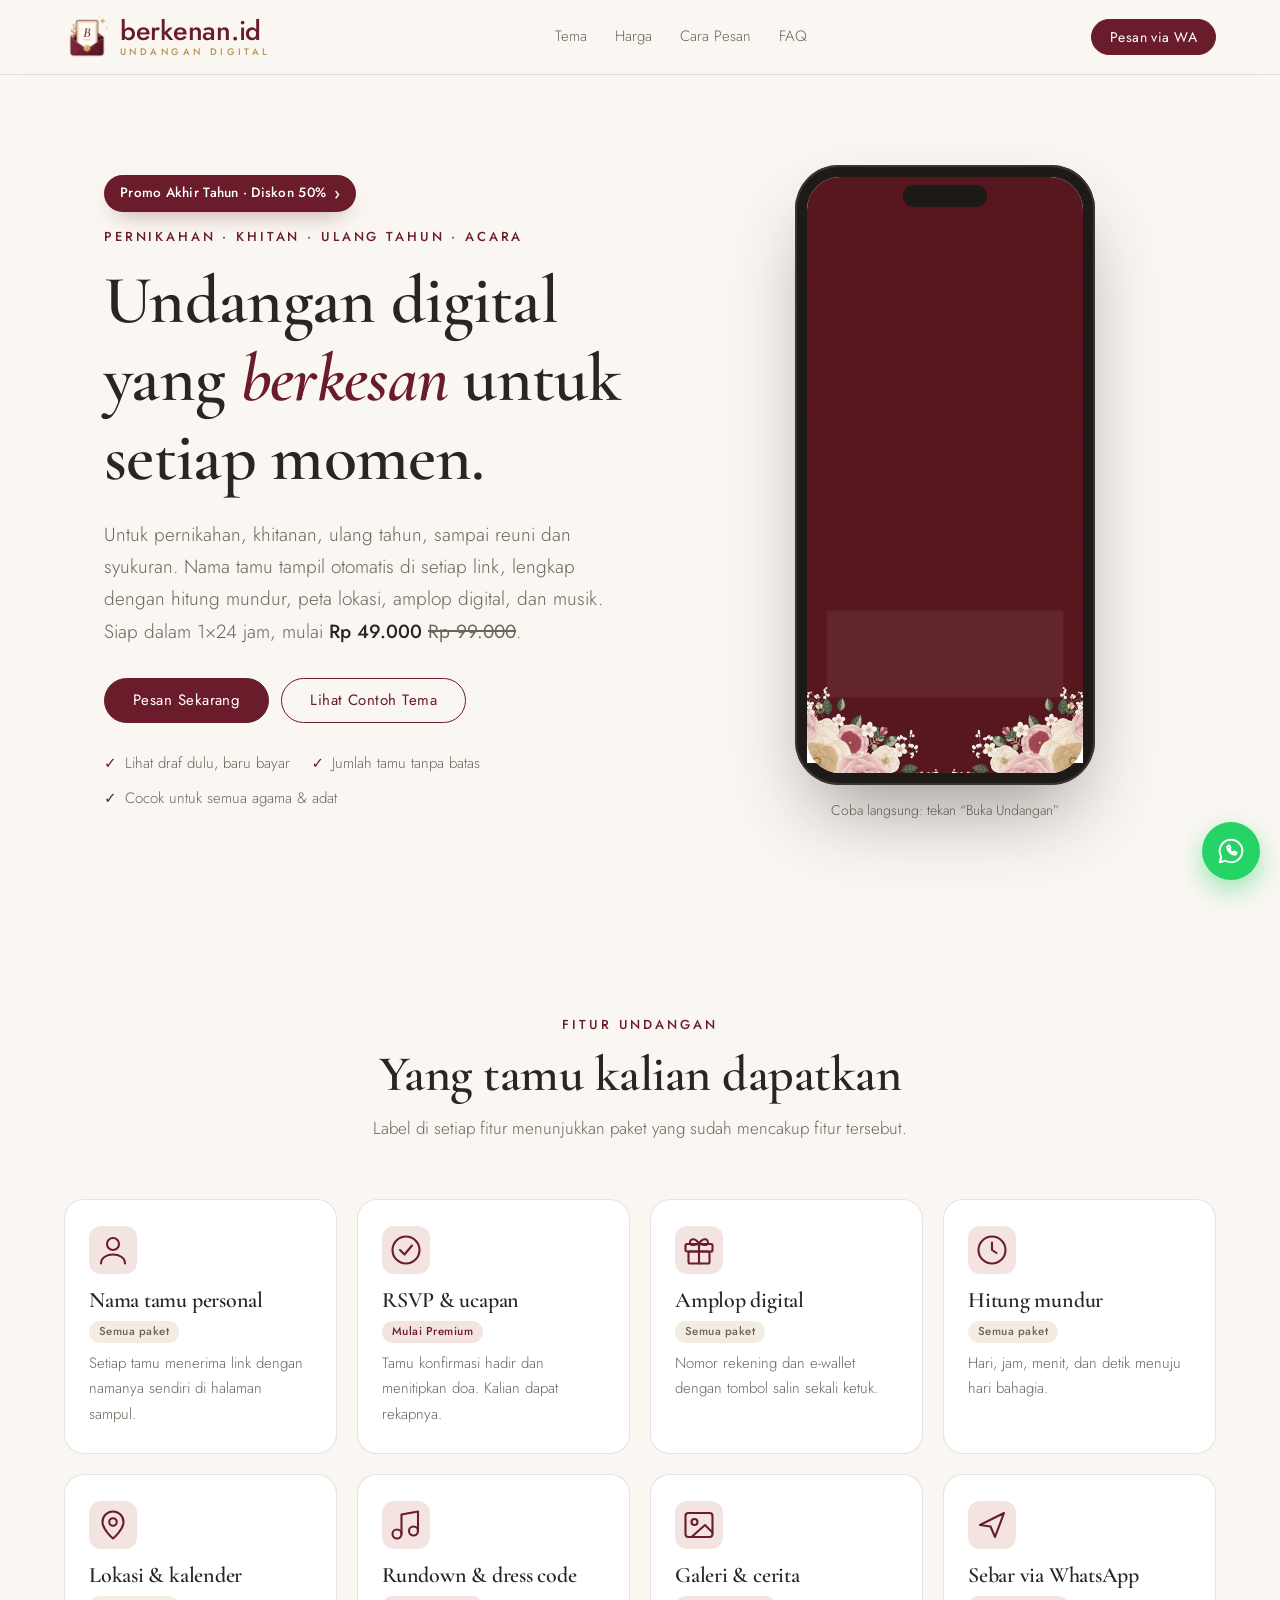
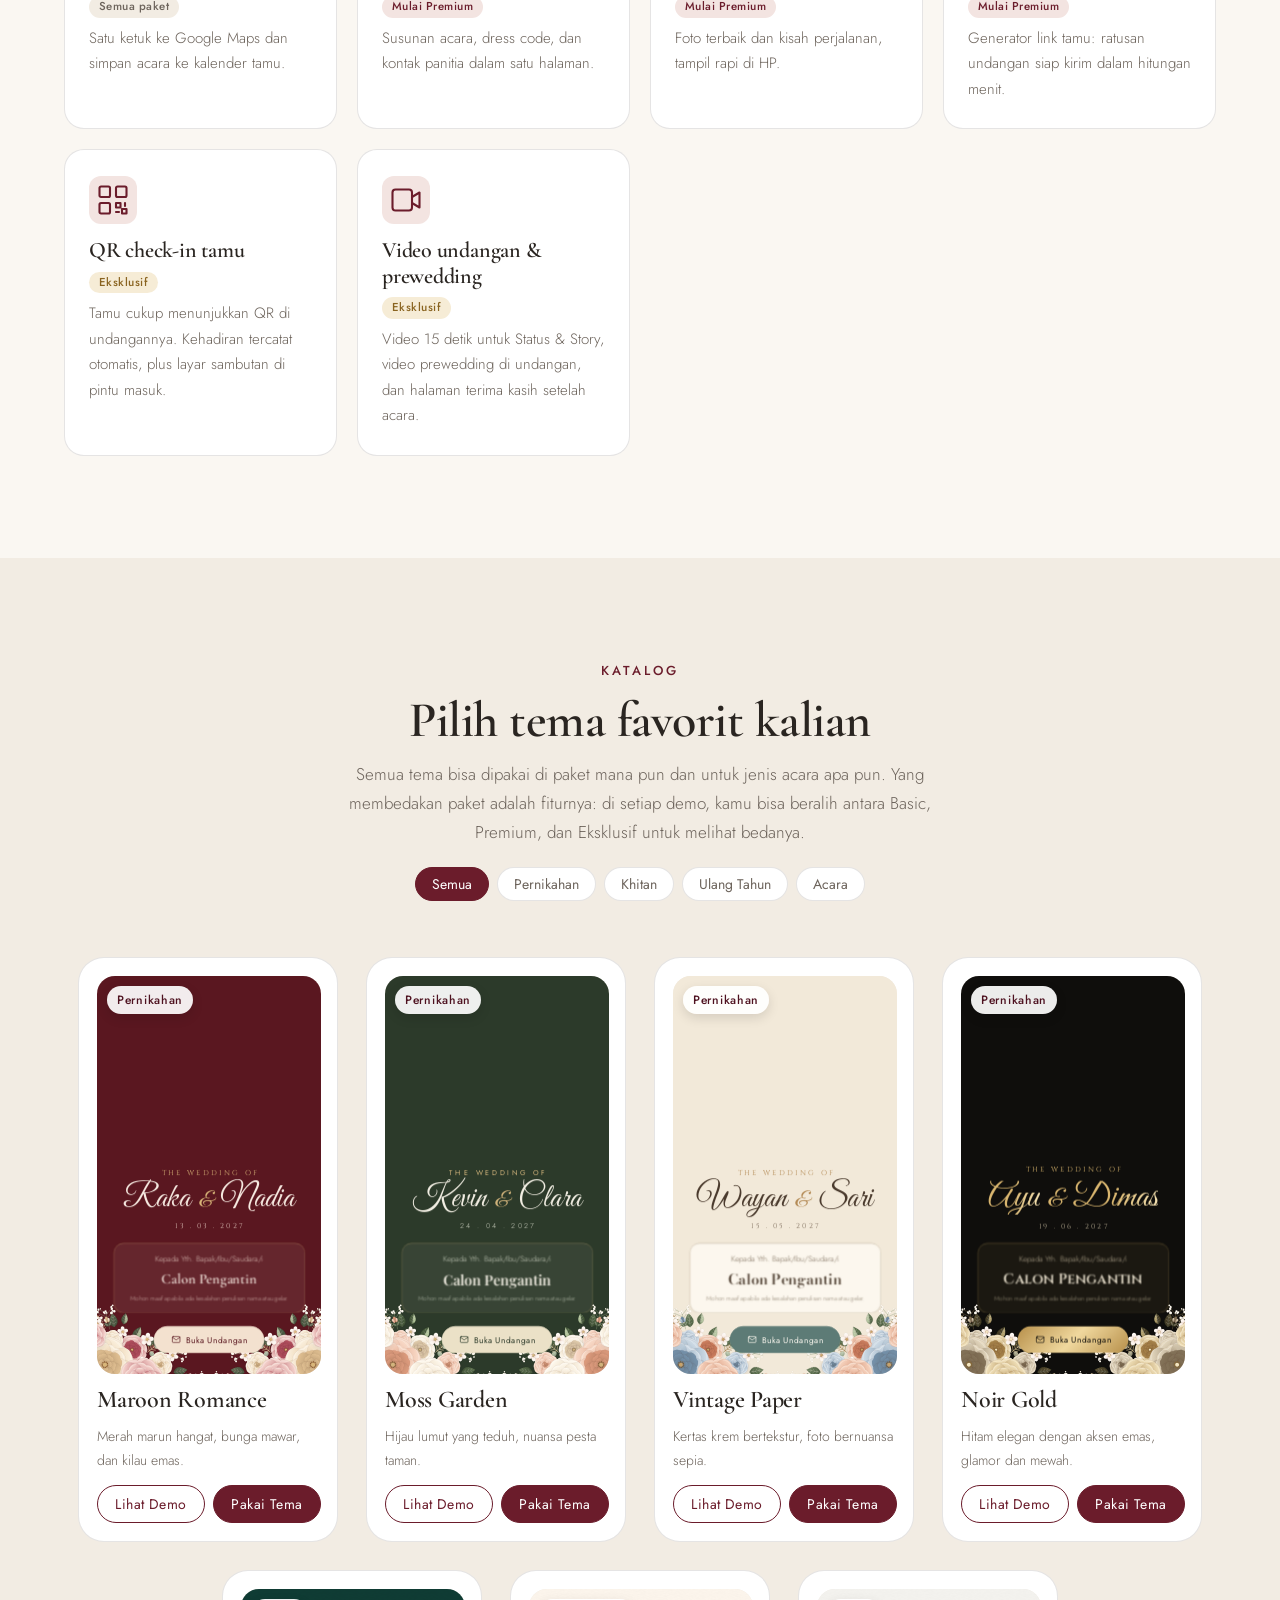
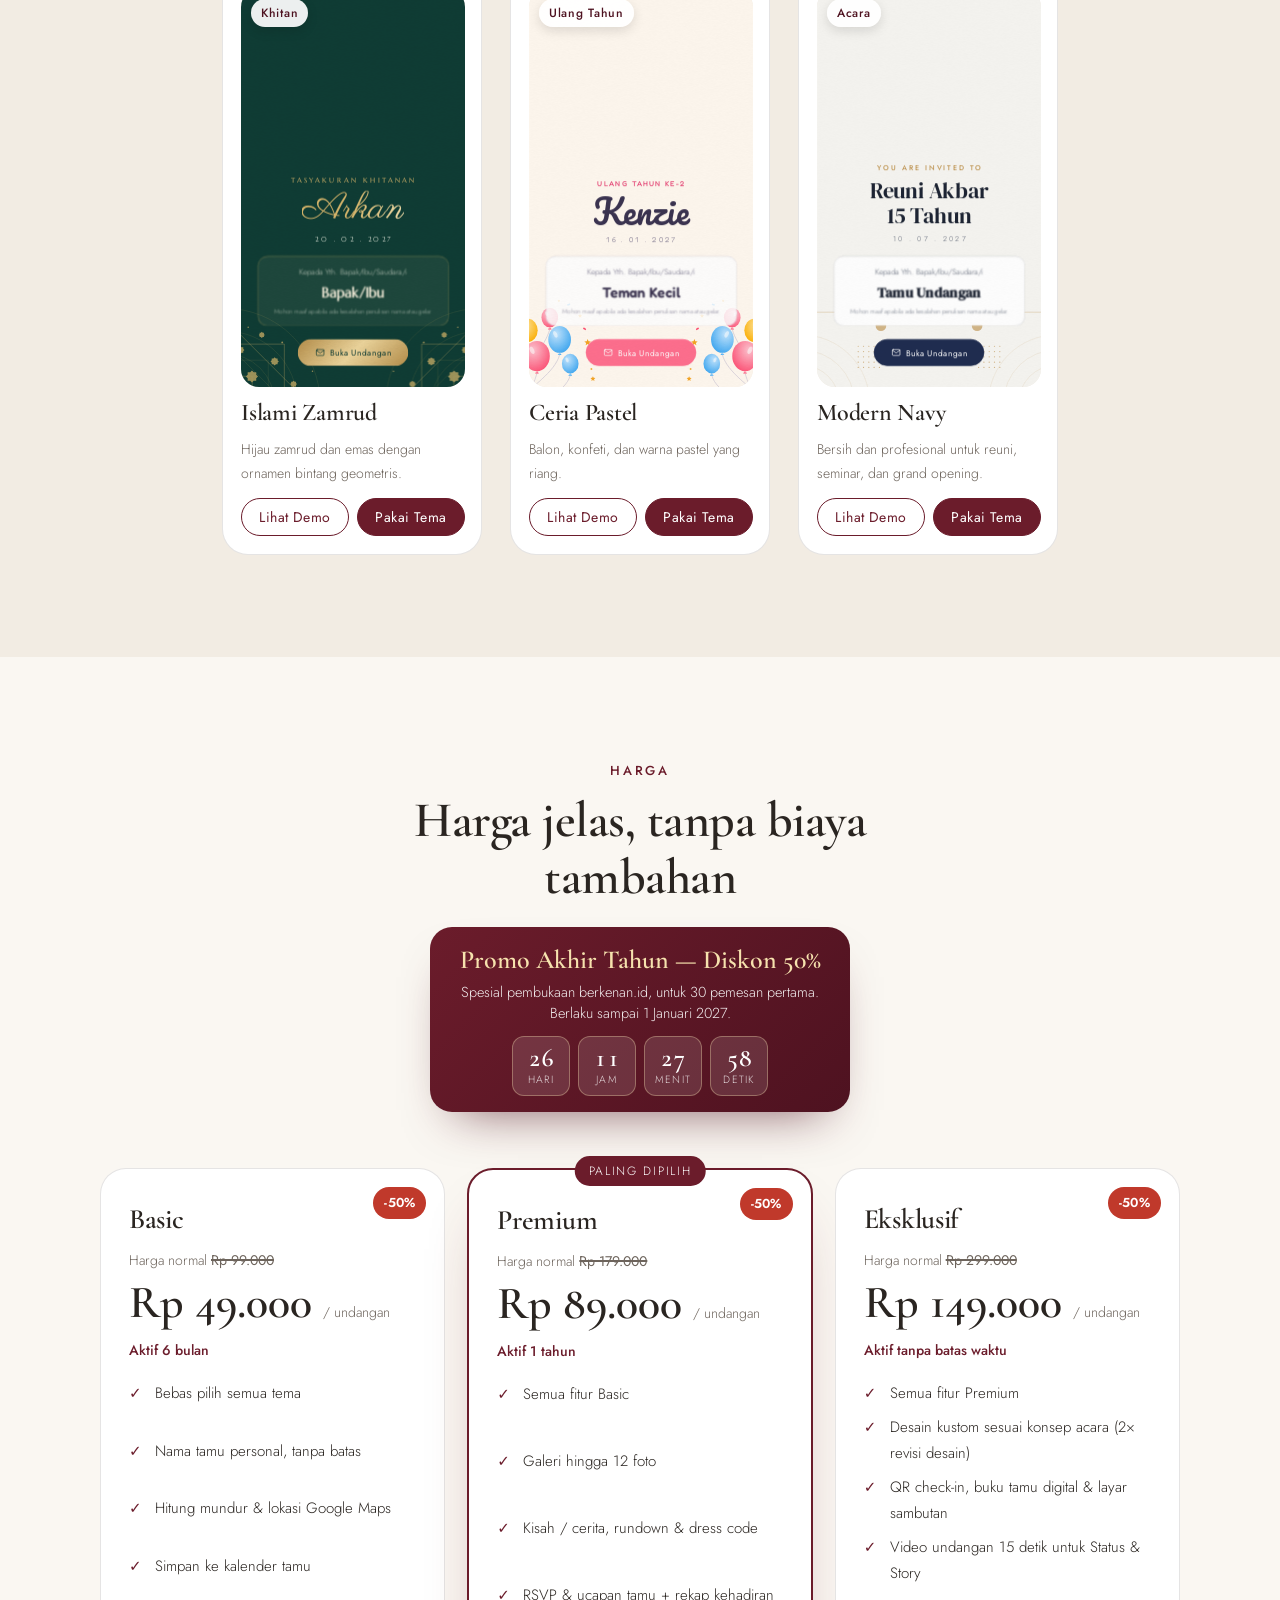
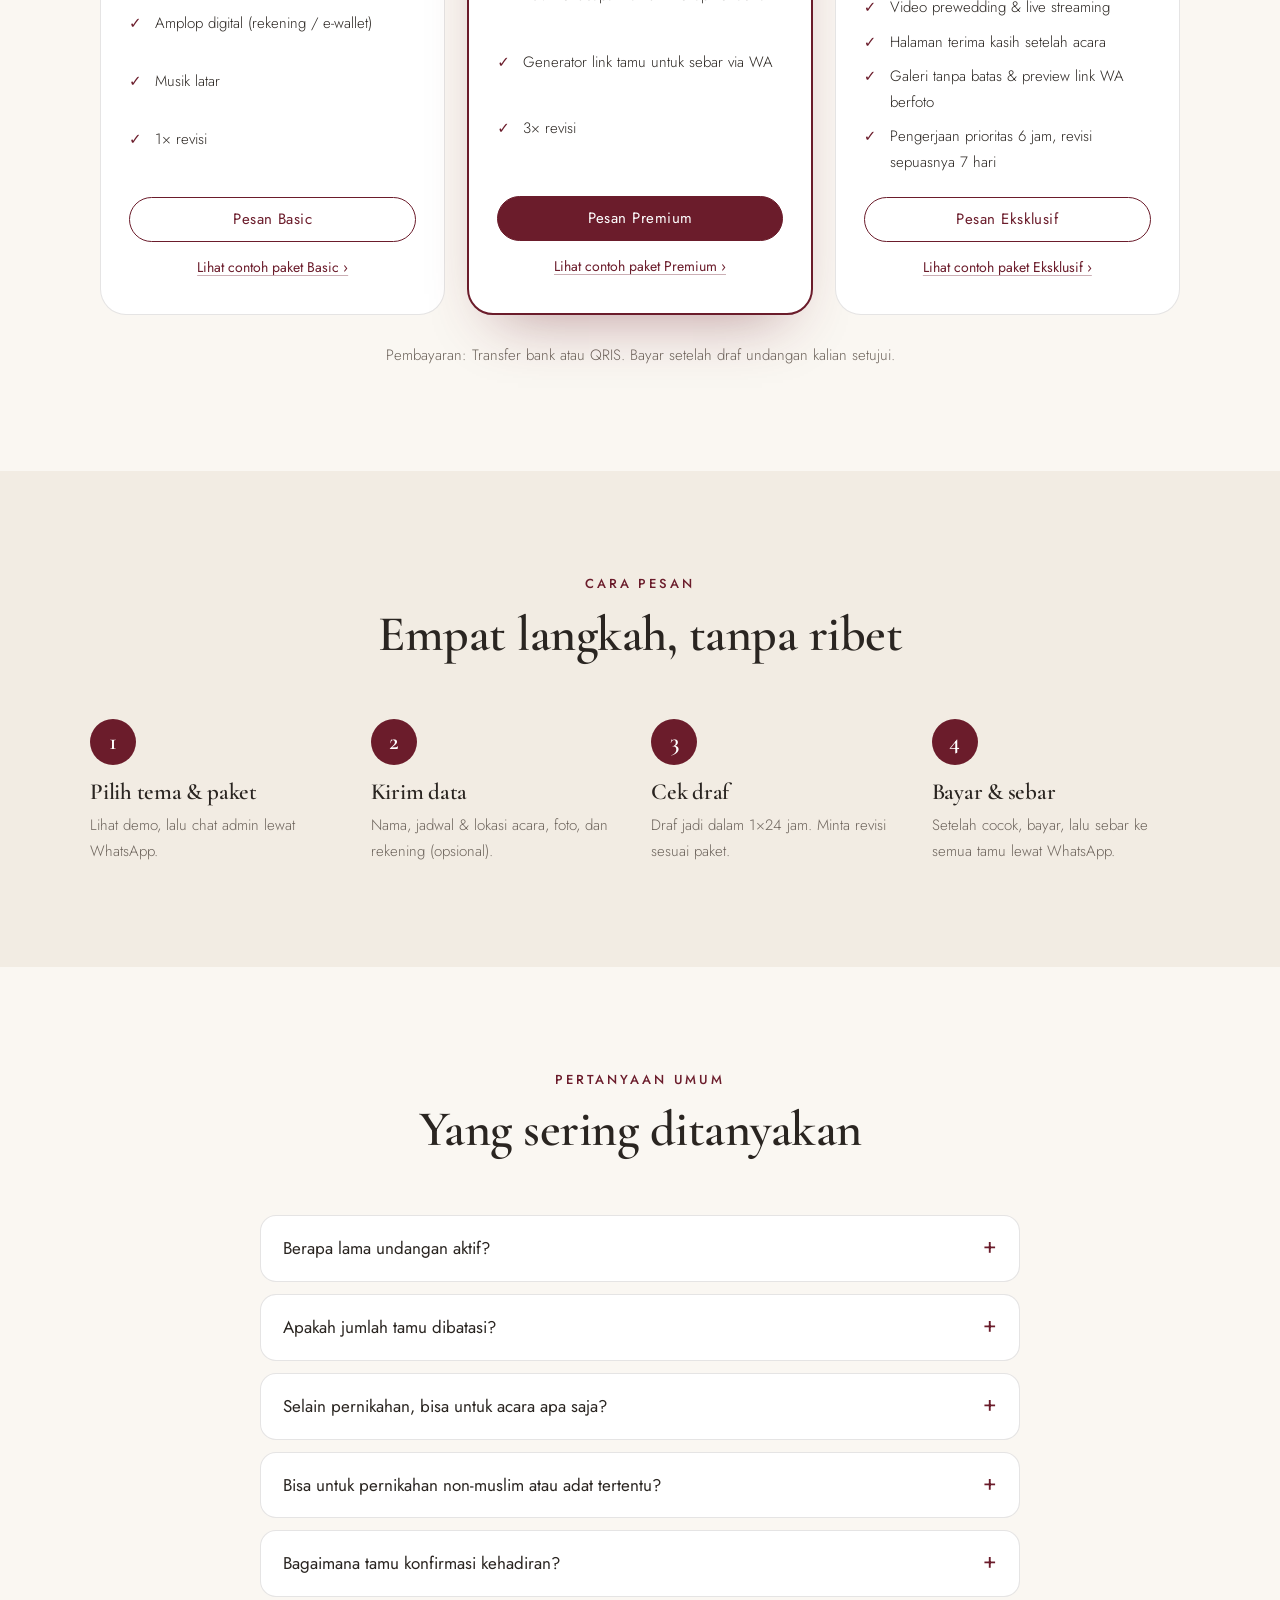
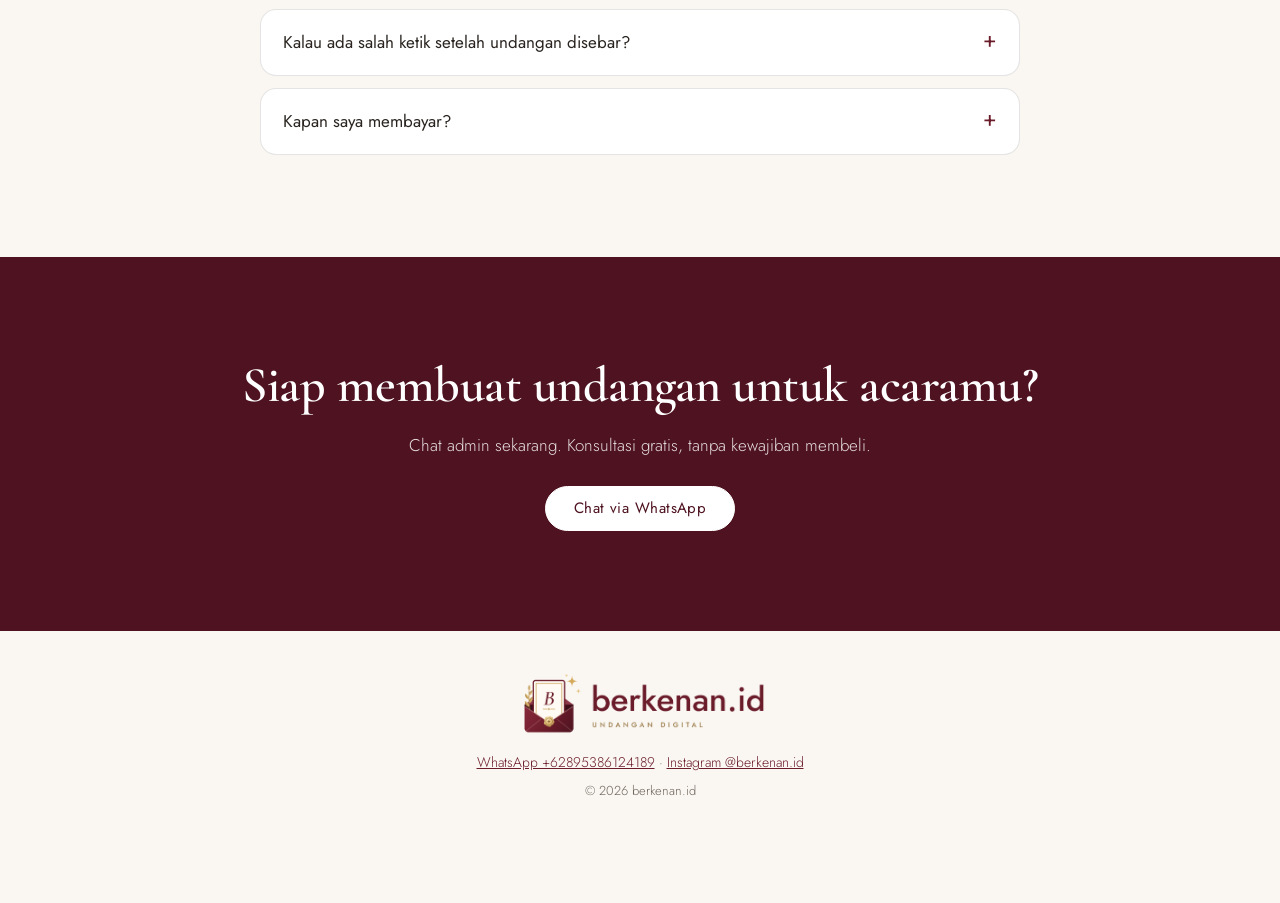
==== index.html @ 18062f18 "Promo Akhir Tahun 50% (berakhir otomatis 1 Jan 2027) & bagian testimoni - config.js → diskon: nama, " ====
<!doctype html>
<html lang="id">
<head>
  <meta charset="utf-8">
  <meta name="viewport" content="width=device-width, initial-scale=1">
  <title>berkenan.id — Undangan Digital Pernikahan, Khitan, Ulang Tahun & Acara</title>
  <meta name="description" content="Undangan digital elegan untuk pernikahan, khitanan, ulang tahun, reuni, dan acara lainnya: nama tamu otomatis, RSVP, amplop digital, hitung mundur, dan musik. Jadi dalam 1×24 jam.">
  <meta property="og:title" content="berkenan.id — Undangan Digital untuk Setiap Momen">
  <meta property="og:description" content="Undangan digital untuk pernikahan, khitan, ulang tahun, dan acara. Siap disebar dalam 1×24 jam.">
  <meta property="og:type" content="website">
  <meta property="og:site_name" content="berkenan.id">
  <!-- Pratinjau link (WhatsApp, Facebook) butuh alamat lengkap. Ganti saat pindah ke domain sendiri. -->
  <meta property="og:image" content="https://ivan42118.github.io/berkenan.id/assets/logo/og.png">
  <meta property="og:image:width" content="1200">
  <meta property="og:image:height" content="630">
  <meta name="twitter:card" content="summary_large_image">
  <meta name="theme-color" content="#faf7f2">
  <link rel="icon" type="image/png" sizes="32x32" href="assets/logo/favicon-32.png">
  <link rel="icon" type="image/png" sizes="16x16" href="assets/logo/favicon-16.png">
  <link rel="apple-touch-icon" href="assets/logo/apple-touch-icon.png">
  <link rel="preconnect" href="https://fonts.googleapis.com">
  <link rel="preconnect" href="https://fonts.gstatic.com" crossorigin>
  <link href="https://fonts.googleapis.com/css2?family=Cormorant+Garamond:ital,wght@0,500;0,600;1,500&family=Jost:wght@300;400;500&display=swap" rel="stylesheet">
  <link rel="stylesheet" href="assets/landing.css?v=20261127d">
</head>
<body>
  <div class="peringatan" id="peringatan" hidden>
    ⚠ Nomor WhatsApp masih contoh. Ganti <code>whatsapp</code> di <code>config.js</code> sebelum situs ini online.
  </div>

  <header class="nav">
    <a class="logo" href="#" aria-label="berkenan.id, undangan digital">
      <img src="assets/logo/ikon-terang-96.png" srcset="assets/logo/ikon-terang-96.png 1x, assets/logo/ikon-terang-192.png 2x" width="46" height="46" alt="">
      <span class="logo-teks"><span class="logo-nama" data-brand>berkenan.id</span><small data-tagline>Undangan Digital</small></span>
    </a>
    <nav class="menu" aria-label="Navigasi utama">
      <a href="#tema">Tema</a>
      <a href="#harga">Harga</a>
      <a href="#cara">Cara Pesan</a>
      <a href="#faq">FAQ</a>
    </nav>
    <a class="btn kecil" data-wa target="_blank" rel="noopener">Pesan via WA</a>
  </header>

  <main>
    <section class="hero">
      <div class="hero-teks">
        <p class="eyebrow">Pernikahan · Khitan · Ulang Tahun · Acara</p>
        <h1>Undangan digital yang <em>berkesan</em> untuk setiap momen.</h1>
        <p class="lead">Untuk pernikahan, khitanan, ulang tahun, sampai reuni dan syukuran. Nama tamu tampil otomatis di setiap link, lengkap dengan hitung mundur, peta lokasi, amplop digital, dan musik. Siap dalam <span data-waktu>1×24 jam</span>, mulai <strong data-harga-min>Rp 99.000</strong>.</p>
        <div class="cta">
          <a class="btn" data-wa target="_blank" rel="noopener">Pesan Sekarang</a>
          <a class="btn garis" href="#tema">Lihat Contoh Tema</a>
        </div>
        <ul class="jaminan">
          <li>Lihat draf dulu, baru bayar</li>
          <li>Jumlah tamu tanpa batas</li>
          <li>Cocok untuk semua agama &amp; adat</li>
        </ul>
      </div>
      <div class="hero-hp">
        <div class="hp">
          <!-- Undangan dirender selebar HP asli (375px) lalu diperkecil, supaya tampilannya persis seperti di HP tamu. -->
          <div class="hp-layar">
            <iframe src="undangan/?u=demo-maroon&amp;to=Tamu%20Spesial&amp;v=20261127d" title="Contoh undangan tema Maroon Romance"></iframe>
          </div>
        </div>
        <p class="hp-ket">Coba langsung: tekan “Buka Undangan”</p>
      </div>
    </section>

    <section class="bagian" id="fitur">
      <header class="kepala">
        <p class="eyebrow">Fitur undangan</p>
        <h2>Yang tamu kalian dapatkan</h2>
        <p>Label di setiap fitur menunjukkan paket yang sudah mencakup fitur tersebut.</p>
      </header>
      <div class="grid-fitur">
        <article class="fitur">
          <svg viewBox="0 0 24 24" aria-hidden="true"><circle cx="12" cy="8" r="4"/><path d="M4 21c0-4 4-6 8-6s8 2 8 6"/></svg>
          <h3>Nama tamu personal</h3>
          <span class="lencana-paket">Semua paket</span>
          <p>Setiap tamu menerima link dengan namanya sendiri di halaman sampul.</p>
        </article>
        <article class="fitur">
          <svg viewBox="0 0 24 24" aria-hidden="true"><circle cx="12" cy="12" r="9"/><path d="M8 12l3 3 5-6"/></svg>
          <h3>RSVP &amp; ucapan</h3>
          <span class="lencana-paket premium">Mulai Premium</span>
          <p>Tamu konfirmasi hadir dan menitipkan doa. Kalian dapat rekapnya.</p>
        </article>
        <article class="fitur">
          <svg viewBox="0 0 24 24" aria-hidden="true"><rect x="3" y="8" width="18" height="5" rx="1"/><rect x="5" y="13" width="14" height="8" rx="1"/><path d="M12 8v13M12 8c-2-4-6-4-6-1s4 1 6 1zM12 8c2-4 6-4 6-1s-4 1-6 1z"/></svg>
          <h3>Amplop digital</h3>
          <span class="lencana-paket">Semua paket</span>
          <p>Nomor rekening dan e-wallet dengan tombol salin sekali ketuk.</p>
        </article>
        <article class="fitur">
          <svg viewBox="0 0 24 24" aria-hidden="true"><circle cx="12" cy="12" r="9"/><path d="M12 7v5l3 2"/></svg>
          <h3>Hitung mundur</h3>
          <span class="lencana-paket">Semua paket</span>
          <p>Hari, jam, menit, dan detik menuju hari bahagia.</p>
        </article>
        <article class="fitur">
          <svg viewBox="0 0 24 24" aria-hidden="true"><path d="M12 21s-7-6-7-11a7 7 0 0 1 14 0c0 5-7 11-7 11z"/><circle cx="12" cy="10" r="2.5"/></svg>
          <h3>Lokasi &amp; kalender</h3>
          <span class="lencana-paket">Semua paket</span>
          <p>Satu ketuk ke Google Maps dan simpan acara ke kalender tamu.</p>
        </article>
        <article class="fitur">
          <svg viewBox="0 0 24 24" aria-hidden="true"><path d="M9 18V5l11-2v13"/><circle cx="6" cy="18" r="3"/><circle cx="17" cy="16" r="3"/></svg>
          <h3>Rundown &amp; dress code</h3>
          <span class="lencana-paket premium">Mulai Premium</span>
          <p>Susunan acara, dress code, dan kontak panitia dalam satu halaman.</p>
        </article>
        <article class="fitur">
          <svg viewBox="0 0 24 24" aria-hidden="true"><rect x="3" y="4" width="18" height="16" rx="2"/><circle cx="9" cy="10" r="2"/><path d="M21 17l-5-5-9 8"/></svg>
          <h3>Galeri &amp; cerita</h3>
          <span class="lencana-paket premium">Mulai Premium</span>
          <p>Foto terbaik dan kisah perjalanan, tampil rapi di HP.</p>
        </article>
        <article class="fitur">
          <svg viewBox="0 0 24 24" aria-hidden="true"><path d="M4 12l16-8-6 16-3-7z"/></svg>
          <h3>Sebar via WhatsApp</h3>
          <span class="lencana-paket premium">Mulai Premium</span>
          <p>Generator link tamu: ratusan undangan siap kirim dalam hitungan menit.</p>
        </article>
        <article class="fitur">
          <svg viewBox="0 0 24 24" aria-hidden="true"><rect x="3" y="3" width="7" height="7" rx="1"/><rect x="14" y="3" width="7" height="7" rx="1"/><rect x="3" y="14" width="7" height="7" rx="1"/><path d="M14 14h3v3h-3zM18 18h3v3h-3zM14 20h2M20 14v2"/></svg>
          <h3>QR check-in tamu</h3>
          <span class="lencana-paket eksklusif">Eksklusif</span>
          <p>Tamu cukup menunjukkan QR di undangannya. Kehadiran tercatat otomatis, plus layar sambutan di pintu masuk.</p>
        </article>
        <article class="fitur">
          <svg viewBox="0 0 24 24" aria-hidden="true"><rect x="3" y="5" width="13" height="14" rx="2"/><path d="M16 10l5-3v10l-5-3"/></svg>
          <h3>Video undangan &amp; prewedding</h3>
          <span class="lencana-paket eksklusif">Eksklusif</span>
          <p>Video 15 detik untuk Status &amp; Story, video prewedding di undangan, dan halaman terima kasih setelah acara.</p>
        </article>
      </div>
    </section>

    <section class="bagian lembut" id="tema">
      <header class="kepala">
        <p class="eyebrow">Katalog</p>
        <h2>Pilih tema favorit kalian</h2>
        <p>Semua tema bisa dipakai di paket mana pun dan untuk jenis acara apa pun. Yang membedakan paket adalah fiturnya: di setiap demo, kamu bisa beralih antara Basic, Premium, dan Eksklusif untuk melihat bedanya.</p>
        <div class="filter-tema" id="filter-tema" role="tablist" aria-label="Filter kategori"></div>
      </header>
      <div class="grid-tema" id="grid-tema"></div>
    </section>

    <section class="bagian" id="harga">
      <header class="kepala">
        <p class="eyebrow">Harga</p>
        <h2>Harga jelas, tanpa biaya tambahan</h2>
        <p class="promo" id="promo" hidden></p>
      </header>
      <div class="grid-harga" id="grid-harga"></div>
      <p class="catatan">Pembayaran: <span data-pembayaran>Transfer bank atau QRIS</span>. Bayar setelah draf undangan kalian setujui.</p>
    </section>

    <!-- Testimoni: diisi dari config.js (testimoni). Tersembunyi selama belum ada isinya. -->
    <section class="bagian testimoni" id="testimoni" hidden>
      <header class="kepala">
        <p class="eyebrow">Testimoni</p>
        <h2>Cerita mereka</h2>
        <p>Sebelum memakai nama berkenan.id, kami sudah membuatkan undangan digital untuk keluarga dan sahabat. Ini kesan mereka.</p>
      </header>
      <div class="grid-testimoni" id="grid-testimoni"></div>
    </section>

    <section class="bagian lembut" id="cara">
      <header class="kepala">
        <p class="eyebrow">Cara pesan</p>
        <h2>Empat langkah, tanpa ribet</h2>
      </header>
      <ol class="langkah">
        <li><span>1</span><h3>Pilih tema &amp; paket</h3><p>Lihat demo, lalu chat admin lewat WhatsApp.</p></li>
        <li><span>2</span><h3>Kirim data</h3><p>Nama, jadwal &amp; lokasi acara, foto, dan rekening (opsional).</p></li>
        <li><span>3</span><h3>Cek draf</h3><p>Draf jadi dalam <span data-waktu>1×24 jam</span>. Minta revisi sesuai paket.</p></li>
        <li><span>4</span><h3>Bayar &amp; sebar</h3><p>Setelah cocok, bayar, lalu sebar ke semua tamu lewat WhatsApp.</p></li>
      </ol>
    </section>

    <section class="bagian" id="faq">
      <header class="kepala">
        <p class="eyebrow">Pertanyaan umum</p>
        <h2>Yang sering ditanyakan</h2>
      </header>
      <div class="faq">
        <details>
          <summary>Berapa lama undangan aktif?</summary>
          <p>Paket Basic aktif 6 bulan dan Premium aktif 1 tahun sejak undangan jadi. Paket Eksklusif aktif tanpa batas waktu, dan setelah acara berubah menjadi halaman terima kasih berisi foto hari H sebagai kenang-kenangan.</p>
        </details>
        <details>
          <summary>Apakah jumlah tamu dibatasi?</summary>
          <p>Tidak. Kalian bisa membuat link bernama untuk tamu sebanyak apa pun tanpa biaya tambahan.</p>
        </details>
        <details>
          <summary>Selain pernikahan, bisa untuk acara apa saja?</summary>
          <p>Bisa untuk khitanan, aqiqah, ulang tahun anak maupun dewasa, reuni, syukuran, pengajian, seminar, sampai grand opening usaha. Isi dan susunan undangan menyesuaikan jenis acaranya.</p>
        </details>
        <details>
          <summary>Bisa untuk pernikahan non-muslim atau adat tertentu?</summary>
          <p>Bisa. Salam pembuka, kutipan, nama acara (akad, pemberkatan, resepsi, ngunduh mantu, dan lainnya) semuanya disesuaikan dengan kalian.</p>
        </details>
        <details>
          <summary>Bagaimana tamu konfirmasi kehadiran?</summary>
          <p>Tamu mengisi form RSVP di undangan. Konfirmasi dan ucapan masuk ke rekap yang bisa kalian lihat (paket Premium ke atas).</p>
        </details>
        <details>
          <summary>Kalau ada salah ketik setelah undangan disebar?</summary>
          <p>Kami perbaiki tanpa mengganti link, jadi tamu yang sudah menerima tetap melihat versi terbaru.</p>
        </details>
        <details>
          <summary>Kapan saya membayar?</summary>
          <p>Setelah draf undangan jadi dan kalian setujui. Pembayaran lewat <span data-pembayaran>transfer bank atau QRIS</span>.</p>
        </details>
      </div>
    </section>

    <!-- Setelah ada pelanggan, tambahkan bagian testimoni ASLI (dengan izin mereka) di sini. -->

    <section class="cta-akhir">
      <h2>Siap membuat undangan untuk acaramu?</h2>
      <p>Chat admin sekarang. Konsultasi gratis, tanpa kewajiban membeli.</p>
      <a class="btn terang" data-wa target="_blank" rel="noopener">Chat via WhatsApp</a>
    </section>
  </main>

  <footer class="kaki">
    <img class="kaki-logo" src="assets/logo/logo-mendatar-terang.png" width="250" height="68" alt="berkenan.id, undangan digital">
    <p id="kontak"></p>
    <p class="hak">© <span id="tahun"></span> <span data-brand>berkenan.id</span></p>
  </footer>

  <a class="wa-mengambang" data-wa target="_blank" rel="noopener" aria-label="Chat via WhatsApp">
    <svg viewBox="0 0 24 24" aria-hidden="true"><path d="M12 3a9 9 0 0 0-7.8 13.5L3 21l4.6-1.2A9 9 0 1 0 12 3z"/><path d="M9 8.5c0 3.5 3 6.5 6.5 6.5l1-1.6-2-1-1 1c-1.2-.5-2.4-1.7-2.9-2.9l1-1-1-2z"/></svg>
  </a>

  <script src="config.js?v=20261127d"></script>
  <script src="assets/landing.js?v=20261127d"></script>
</body>
</html>
---- assets/landing.css ----
:root {
  --bg: #faf7f2;
  --bg-lembut: #f2ece3;
  --kartu: #ffffff;
  --tinta: #2a2521;
  --redup: #6d645c;
  /* Warna brand berkenan.id: marun + emas (sama dengan logo) */
  --aksen: #6b1c2b;
  --aksen-gelap: #4e1220;
  --aksen-lembut: #f3e4e1;
  --emas: #b8914c;
  --garis: rgba(42, 37, 33, 0.12);
  --radius: 20px;
  --font-judul: "Cormorant Garamond", Georgia, serif;
  --font-teks: "Jost", system-ui, sans-serif;
}

*, *::before, *::after { box-sizing: border-box; }
[hidden] { display: none !important; }
html { scroll-behavior: smooth; scroll-padding-top: 80px; }
body { margin: 0; background: var(--bg); color: var(--tinta); font: 300 17px/1.7 var(--font-teks); -webkit-font-smoothing: antialiased; }
h1, h2, h3 { font-family: var(--font-judul); font-weight: 600; line-height: 1.15; margin: 0; letter-spacing: -0.01em; }
p { margin: 0; }
a { color: inherit; }
code { font-size: .9em; background: rgba(0, 0, 0, .08); padding: 1px 6px; border-radius: 6px; }

.peringatan { background: #fff3cd; color: #664d03; text-align: center; font-size: 14px; padding: 10px 16px; border-bottom: 1px solid #ffe69c; }

/* ---------- tombol ---------- */
.btn {
  display: inline-flex; align-items: center; justify-content: center; gap: 8px;
  padding: 14px 28px; border-radius: 999px; border: 1px solid var(--aksen);
  background: var(--aksen); color: #fff; text-decoration: none;
  font: 400 15px/1 var(--font-teks); letter-spacing: .03em; cursor: pointer;
  transition: background .2s ease, transform .2s ease, box-shadow .2s ease;
}
.btn:hover { background: var(--aksen-gelap); transform: translateY(-1px); box-shadow: 0 8px 20px rgba(107, 28, 43, .25); }
.btn:focus-visible, .menu a:focus-visible, summary:focus-visible { outline: 2px solid var(--aksen); outline-offset: 3px; }
.btn.garis { background: transparent; color: var(--aksen); }
.btn.garis:hover { background: var(--aksen-lembut); box-shadow: none; }
.btn.kecil { padding: 10px 18px; font-size: 14px; }
.btn.terang { background: #fff; color: var(--aksen-gelap); border-color: #fff; }
.btn.terang:hover { background: var(--aksen-lembut); }

/* ---------- navigasi ---------- */
.nav {
  position: sticky; top: 0; z-index: 10;
  display: flex; align-items: center; justify-content: space-between; gap: 20px;
  padding: 14px clamp(20px, 5vw, 64px);
  background: rgba(250, 247, 242, .88); backdrop-filter: blur(10px);
  border-bottom: 1px solid var(--garis);
}
.logo { display: flex; align-items: center; gap: 10px; text-decoration: none; }
.logo img { width: 46px; height: 46px; flex: none; }
.logo-teks { display: grid; gap: 4px; line-height: 1; }
.logo-nama { font: 500 27px/1 var(--font-teks); letter-spacing: -.01em; text-transform: lowercase; color: var(--aksen); }
.logo small { font-size: 9.5px; font-weight: 500; letter-spacing: .36em; text-transform: uppercase; color: var(--emas); }
.menu { display: flex; gap: 28px; }
.menu a { text-decoration: none; font-size: 15px; color: var(--redup); }
.menu a:hover { color: var(--tinta); }

/* ---------- hero ---------- */
.hero {
  display: grid; grid-template-columns: 1.15fr 1fr; align-items: center; gap: clamp(32px, 6vw, 80px);
  padding: clamp(40px, 7vw, 96px) clamp(20px, 5vw, 64px);
  max-width: 1200px; margin: 0 auto;
}
.eyebrow { font-size: 13px; letter-spacing: .22em; text-transform: uppercase; color: var(--aksen); font-weight: 500; margin-bottom: 14px; }
.hero h1 { font-size: clamp(40px, 5.6vw, 68px); }
.hero h1 em { font-style: italic; color: var(--aksen); }
.lead { margin-top: 22px; font-size: 19px; color: var(--redup); max-width: 34em; }
.lead strong { color: var(--tinta); font-weight: 500; }
.cta { display: flex; flex-wrap: wrap; gap: 12px; margin-top: 30px; }
.jaminan { list-style: none; padding: 0; margin: 28px 0 0; display: flex; flex-wrap: wrap; gap: 10px 22px; font-size: 15px; color: var(--redup); }
.jaminan li::before { content: "✓"; color: var(--aksen); font-weight: 500; margin-right: 8px; }

.hero-hp { display: grid; justify-items: center; gap: 14px; }
.hp {
  /* --skala = lebar layar dalam mockup ÷ 375px (lebar HP asli). */
  --skala: calc(276 / 375);
  width: 300px; height: 620px; border-radius: 44px; padding: 12px;
  background: #1d1a18; box-shadow: 0 40px 80px -20px rgba(42, 37, 33, .45), inset 0 0 0 2px #3a3532;
  position: relative;
}
.hp::before { content: ""; position: absolute; top: 20px; left: 50%; translate: -50% 0; width: 84px; height: 22px; border-radius: 999px; background: #1d1a18; z-index: 2; }
.hp-layar { position: relative; width: 100%; height: 100%; border-radius: 33px; overflow: hidden; background: #fff; }
.hp-layar iframe {
  position: absolute; top: 0; left: 0; border: 0;
  width: calc(100% / var(--skala)); height: calc(100% / var(--skala));
  transform: scale(var(--skala)); transform-origin: 0 0;
}
.hp-ket { font-size: 14px; color: var(--redup); }

/* ---------- bagian umum ---------- */
.bagian { padding: clamp(64px, 8vw, 110px) clamp(20px, 5vw, 64px); }
.bagian.lembut { background: var(--bg-lembut); }
.kepala { text-align: center; max-width: 640px; margin: 0 auto clamp(36px, 5vw, 56px); display: grid; gap: 10px; }
.kepala .eyebrow { margin-bottom: 0; }
.kepala h2 { font-size: clamp(34px, 4.4vw, 50px); }
.kepala p:not(.eyebrow) { color: var(--redup); }

.grid-fitur { display: grid; grid-template-columns: repeat(4, 1fr); gap: 20px; max-width: 1200px; margin: 0 auto; }
.fitur { background: var(--kartu); border: 1px solid var(--garis); border-radius: var(--radius); padding: 26px 24px; display: grid; gap: 8px; align-content: start; }
.fitur svg { width: 36px; height: 36px; fill: none; stroke: var(--aksen); stroke-width: 1.4; stroke-linecap: round; stroke-linejoin: round; padding: 6px; background: var(--aksen-lembut); border-radius: 12px; box-sizing: content-box; margin-bottom: 6px; }
.fitur h3 { font-size: 22px; }
.lencana-paket { justify-self: start; font-size: 11.5px; font-weight: 500; letter-spacing: .04em; line-height: 1; padding: 5px 10px; border-radius: 999px; background: var(--bg-lembut); color: var(--redup); }
.lencana-paket.premium { background: var(--aksen-lembut); color: var(--aksen); }
.lencana-paket.eksklusif { background: #f6ecd6; color: #8a6420; }
.fitur p { font-size: 15px; color: var(--redup); }

/* ---------- katalog tema ---------- */
.grid-tema { display: flex; flex-wrap: wrap; justify-content: center; gap: 28px; max-width: 1200px; margin: 0 auto; }
.kartu-tema { width: 260px; background: var(--kartu); border: 1px solid var(--garis); border-radius: 26px; padding: 18px; display: grid; gap: 12px; transition: transform .25s ease, box-shadow .25s ease; }
.kartu-tema:hover { transform: translateY(-4px); box-shadow: 0 24px 40px -18px rgba(42, 37, 33, .3); }
.pratinjau { width: 224px; height: 398px; border-radius: 18px; overflow: hidden; position: relative; background: var(--bg-lembut); }
.pratinjau iframe { width: 375px; height: 667px; border: 0; transform: scale(.5974); transform-origin: 0 0; pointer-events: none; }
.kartu-tema { position: relative; }
.kategori-tema { position: absolute; top: 28px; left: 28px; z-index: 2; background: rgba(255, 255, 255, 0.92); color: var(--aksen-gelap); font-size: 12px; font-weight: 500; letter-spacing: 0.06em; padding: 4px 10px; border-radius: 999px; box-shadow: 0 4px 12px rgba(0, 0, 0, 0.12); }
.filter-tema { display: flex; flex-wrap: wrap; justify-content: center; gap: 8px; margin-top: 10px; }
.chip { font: 400 14px/1 var(--font-teks); padding: 9px 16px; border-radius: 999px; border: 1px solid var(--garis); background: var(--kartu); color: var(--redup); cursor: pointer; transition: all 0.2s ease; }
.chip:hover { border-color: var(--aksen); color: var(--aksen-gelap); }
.chip.aktif { background: var(--aksen); border-color: var(--aksen); color: #fff; }
.chip:focus-visible { outline: 2px solid var(--aksen); outline-offset: 3px; }
.kartu-tema h3 { font-size: 24px; }
.kartu-tema p { font-size: 14px; color: var(--redup); }
.kartu-tema .aksi { display: flex; gap: 8px; }
.kartu-tema .btn { flex: 1; padding: 11px 12px; font-size: 14px; }

/* ---------- harga ---------- */
.promo { display: inline-block; justify-self: center; background: var(--aksen-lembut); color: var(--aksen-gelap); padding: 6px 16px; border-radius: 999px; font-size: 14px; font-weight: 500; }
.grid-harga { display: grid; grid-template-columns: repeat(3, 1fr); gap: 22px; max-width: 1080px; margin: 0 auto; align-items: stretch; }
.paket { background: var(--kartu); border: 1px solid var(--garis); border-radius: 26px; padding: 34px 28px; display: flex; flex-direction: column; gap: 14px; position: relative; }
.paket.unggulan { border: 2px solid var(--aksen); box-shadow: 0 30px 60px -30px rgba(107, 28, 43, .45); }
.paket .label { position: absolute; top: -14px; left: 50%; translate: -50% 0; background: var(--aksen); color: #fff; font-size: 12px; letter-spacing: .14em; text-transform: uppercase; padding: 5px 14px; border-radius: 999px; white-space: nowrap; }
.paket h3 { font-size: 28px; }
.paket .harga { font-family: var(--font-judul); font-size: 46px; font-weight: 600; line-height: 1; color: var(--tinta); }
.paket .harga small { font-family: var(--font-teks); font-size: 14px; font-weight: 300; color: var(--redup); white-space: nowrap; }
.paket .masa { font-size: 14px; color: var(--aksen); font-weight: 500; }
.paket ul { list-style: none; padding: 0; margin: 4px 0 8px; display: grid; gap: 9px; font-size: 15px; flex: 1; }
.paket li { padding-left: 26px; position: relative; }
.paket li::before { content: "✓"; position: absolute; left: 0; color: var(--aksen); font-weight: 500; }
.paket .btn { width: 100%; }
.contoh-paket { text-align: center; font-size: 14px; font-weight: 400; color: var(--aksen); text-decoration: underline; text-underline-offset: 3px; text-decoration-color: rgba(107, 28, 43, .35); }
.contoh-paket:hover { text-decoration-color: var(--aksen); }
.paket:not(.unggulan) .btn { background: transparent; color: var(--aksen); }
.paket:not(.unggulan) .btn:hover { background: var(--aksen-lembut); box-shadow: none; }
.catatan { text-align: center; font-size: 15px; color: var(--redup); margin-top: 28px; }

/* ---------- langkah ---------- */
.langkah { list-style: none; padding: 0; margin: 0 auto; max-width: 1100px; display: grid; grid-template-columns: repeat(4, 1fr); gap: 22px; counter-reset: x; }
.langkah li { display: grid; gap: 8px; align-content: start; }
.langkah li > span:first-child { width: 46px; height: 46px; border-radius: 50%; display: grid; place-items: center; background: var(--aksen); color: #fff; font-family: var(--font-judul); font-size: 24px; font-weight: 600; margin-bottom: 6px; }
.langkah h3 { font-size: 23px; }
.langkah p { font-size: 15px; color: var(--redup); }

/* ---------- faq ---------- */
.faq { max-width: 760px; margin: 0 auto; display: grid; gap: 12px; }
.faq details { background: var(--kartu); border: 1px solid var(--garis); border-radius: 16px; padding: 0 22px; }
.faq summary { cursor: pointer; padding: 18px 0; font-weight: 400; font-size: 17px; list-style: none; display: flex; justify-content: space-between; gap: 16px; }
.faq summary::-webkit-details-marker { display: none; }
.faq summary::after { content: "+"; color: var(--aksen); font-size: 22px; line-height: 1; transition: transform .2s; }
.faq details[open] summary::after { transform: rotate(45deg); }
.faq details p { padding: 0 0 20px; color: var(--redup); font-size: 16px; }

/* ---------- penutup ---------- */
.cta-akhir { background: var(--aksen-gelap); color: #fff; text-align: center; padding: clamp(64px, 8vw, 100px) 24px; display: grid; gap: 16px; justify-items: center; }
.cta-akhir h2 { font-size: clamp(34px, 4.4vw, 50px); }
.cta-akhir p { opacity: .85; margin-bottom: 10px; }

.kaki { text-align: center; padding: 40px 24px 100px; font-size: 14px; color: var(--redup); display: grid; gap: 6px; }
.kaki-logo { justify-self: center; width: 250px; height: auto; margin-bottom: 6px; }
.kaki a { color: var(--aksen); }
.hak { font-size: 13px; }

.wa-mengambang {
  position: fixed; right: 20px; bottom: 20px; z-index: 20;
  width: 58px; height: 58px; border-radius: 50%; display: grid; place-items: center;
  background: #25d366; box-shadow: 0 10px 26px rgba(37, 211, 102, .45); transition: transform .2s;
}
.wa-mengambang:hover { transform: scale(1.06); }
.wa-mengambang svg { width: 30px; height: 30px; fill: none; stroke: #fff; stroke-width: 1.6; stroke-linejoin: round; }

/* ---------- responsif ---------- */
@media (max-width: 1000px) {
  .grid-fitur { grid-template-columns: repeat(2, 1fr); }
  .langkah { grid-template-columns: repeat(2, 1fr); }
  .grid-harga { grid-template-columns: 1fr; max-width: 440px; }
  .paket.unggulan { order: -1; }
}
@media (max-width: 820px) {
  .hero { grid-template-columns: 1fr; text-align: center; }
  .cta, .jaminan { justify-content: center; }
  .lead { margin-inline: auto; }
  .menu { display: none; }
}
@media (max-width: 520px) {
  body { font-size: 16px; }
  .grid-fitur, .langkah { grid-template-columns: 1fr; }
  .logo small { display: none; }
  .hp { width: 280px; height: 580px; --skala: calc(256 / 375); }
  .paket { padding: 30px 22px; }
  .paket .harga { font-size: 40px; }
}
/* HP kecil: logo + tombol WA tetap satu baris */
@media (max-width: 420px) {
  .nav { gap: 10px; }
  .logo { gap: 8px; }
  .logo img { width: 38px; height: 38px; }
  .logo-nama { font-size: 22px; }
  .nav .btn.kecil { padding: 9px 14px; font-size: 13.5px; white-space: nowrap; }
}
@media (prefers-reduced-motion: reduce) {
  html { scroll-behavior: auto; }
  .btn, .kartu-tema, .wa-mengambang { transition: none; }
}

/* ---------- promo berbatas waktu (config.js → diskon) ---------- */
.pil-promo { display: inline-flex; align-items: center; gap: 8px; margin-bottom: 14px; padding: 7px 16px; border-radius: 999px; background: var(--aksen); color: #fff;
  font-size: 13.5px; font-weight: 500; letter-spacing: .02em; text-decoration: none; box-shadow: 0 10px 24px -12px rgba(107, 28, 43, .6); }
.pil-promo::after { content: "›"; font-size: 17px; line-height: 1; }
.coret, .harga-normal s { color: var(--redup); font-weight: 400; text-decoration-thickness: 1.5px; }
.pita-promo { justify-self: center; display: grid; justify-items: center; gap: 6px; margin-top: 10px; padding: 18px 26px 16px; border-radius: 22px;
  background: linear-gradient(135deg, var(--aksen), var(--aksen-gelap)); color: #fff; text-align: center; box-shadow: 0 24px 50px -26px rgba(78, 18, 32, .7); max-width: 560px; }
.kepala .pita-promo .pp-judul { margin: 0; max-width: none; font-family: var(--font-judul); font-size: 26px; font-weight: 600; line-height: 1.15; color: #f6e2ae; }
.kepala .pita-promo .pp-ket { margin: 0; max-width: 46ch; font-size: 14.5px; line-height: 1.5; color: #fff; opacity: .92; }
.hitung-promo { display: flex; gap: 8px; margin-top: 6px; }
.hp-unit { display: grid; min-width: 58px; padding: 8px 6px 6px; border-radius: 12px; background: rgba(255, 255, 255, .12); border: 1px solid rgba(246, 226, 174, .35); }
.hp-unit b { font-family: var(--font-judul); font-size: 26px; font-weight: 600; line-height: 1; font-variant-numeric: tabular-nums; }
.hp-unit small { font-size: 10.5px; letter-spacing: .12em; text-transform: uppercase; opacity: .8; }
.paket .label-diskon { position: absolute; top: 18px; right: 18px; padding: 5px 11px; border-radius: 999px; background: #c0392b; color: #fff; font-size: 13px; font-weight: 600; letter-spacing: .02em; }
.paket .harga-normal { font-size: 14px; color: var(--redup); margin-bottom: -8px; }

/* ---------- testimoni (config.js → testimoni) ---------- */
.testimoni { background: var(--aksen-lembut); }
.grid-testimoni { display: grid; grid-template-columns: repeat(auto-fit, minmax(270px, 1fr)); gap: 20px; max-width: 1080px; margin: 0 auto; }
.kartu-testi { margin: 0; background: var(--kartu); border: 1px solid var(--garis); border-radius: 22px; padding: 26px 24px 22px; display: flex; flex-direction: column; gap: 16px; }
.kartu-testi blockquote { margin: 0; flex: 1; font-family: var(--font-judul); font-size: 20px; font-style: italic; line-height: 1.5; color: var(--tinta); }
.kartu-testi blockquote::before { content: "“"; display: block; font-size: 54px; line-height: .6; color: var(--emas); margin-bottom: 6px; font-style: normal; }
.kartu-testi figcaption { display: flex; align-items: center; gap: 12px; }
.testi-foto, .testi-inisial { width: 44px; height: 44px; border-radius: 50%; flex: none; object-fit: cover; }
.testi-inisial { display: grid; place-items: center; background: var(--aksen); color: #fff; font-family: var(--font-judul); font-size: 21px; font-weight: 600; }
.testi-info { display: grid; line-height: 1.3; }
.testi-info strong { font-weight: 500; }
.testi-info small { font-size: 13px; color: var(--redup); }
.testi-link { font-size: 14px; color: var(--aksen); text-underline-offset: 3px; }
@media (max-width: 520px) {
  .pita-promo { padding: 16px 16px 14px; }
  .kepala .pita-promo .pp-judul { font-size: 23px; }
  .hp-unit { min-width: 52px; }
  .hp-unit b { font-size: 22px; }
}
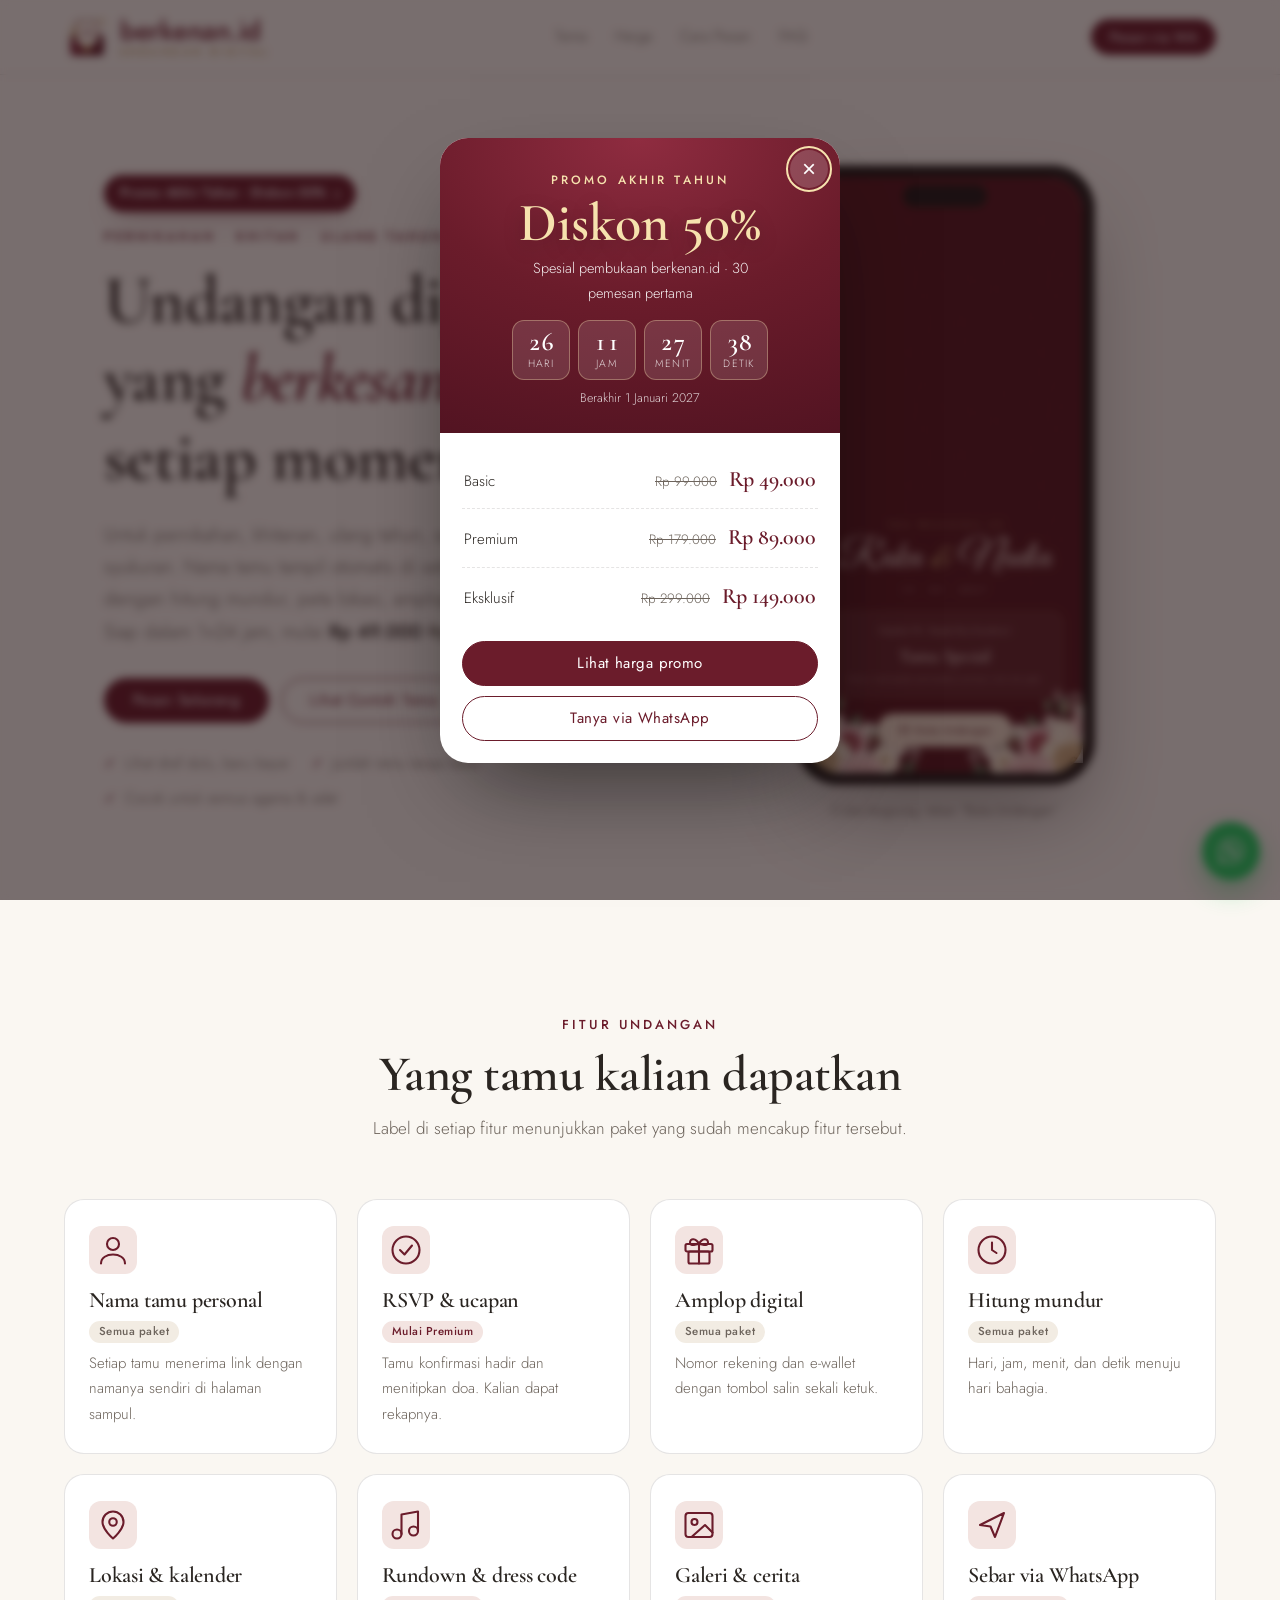
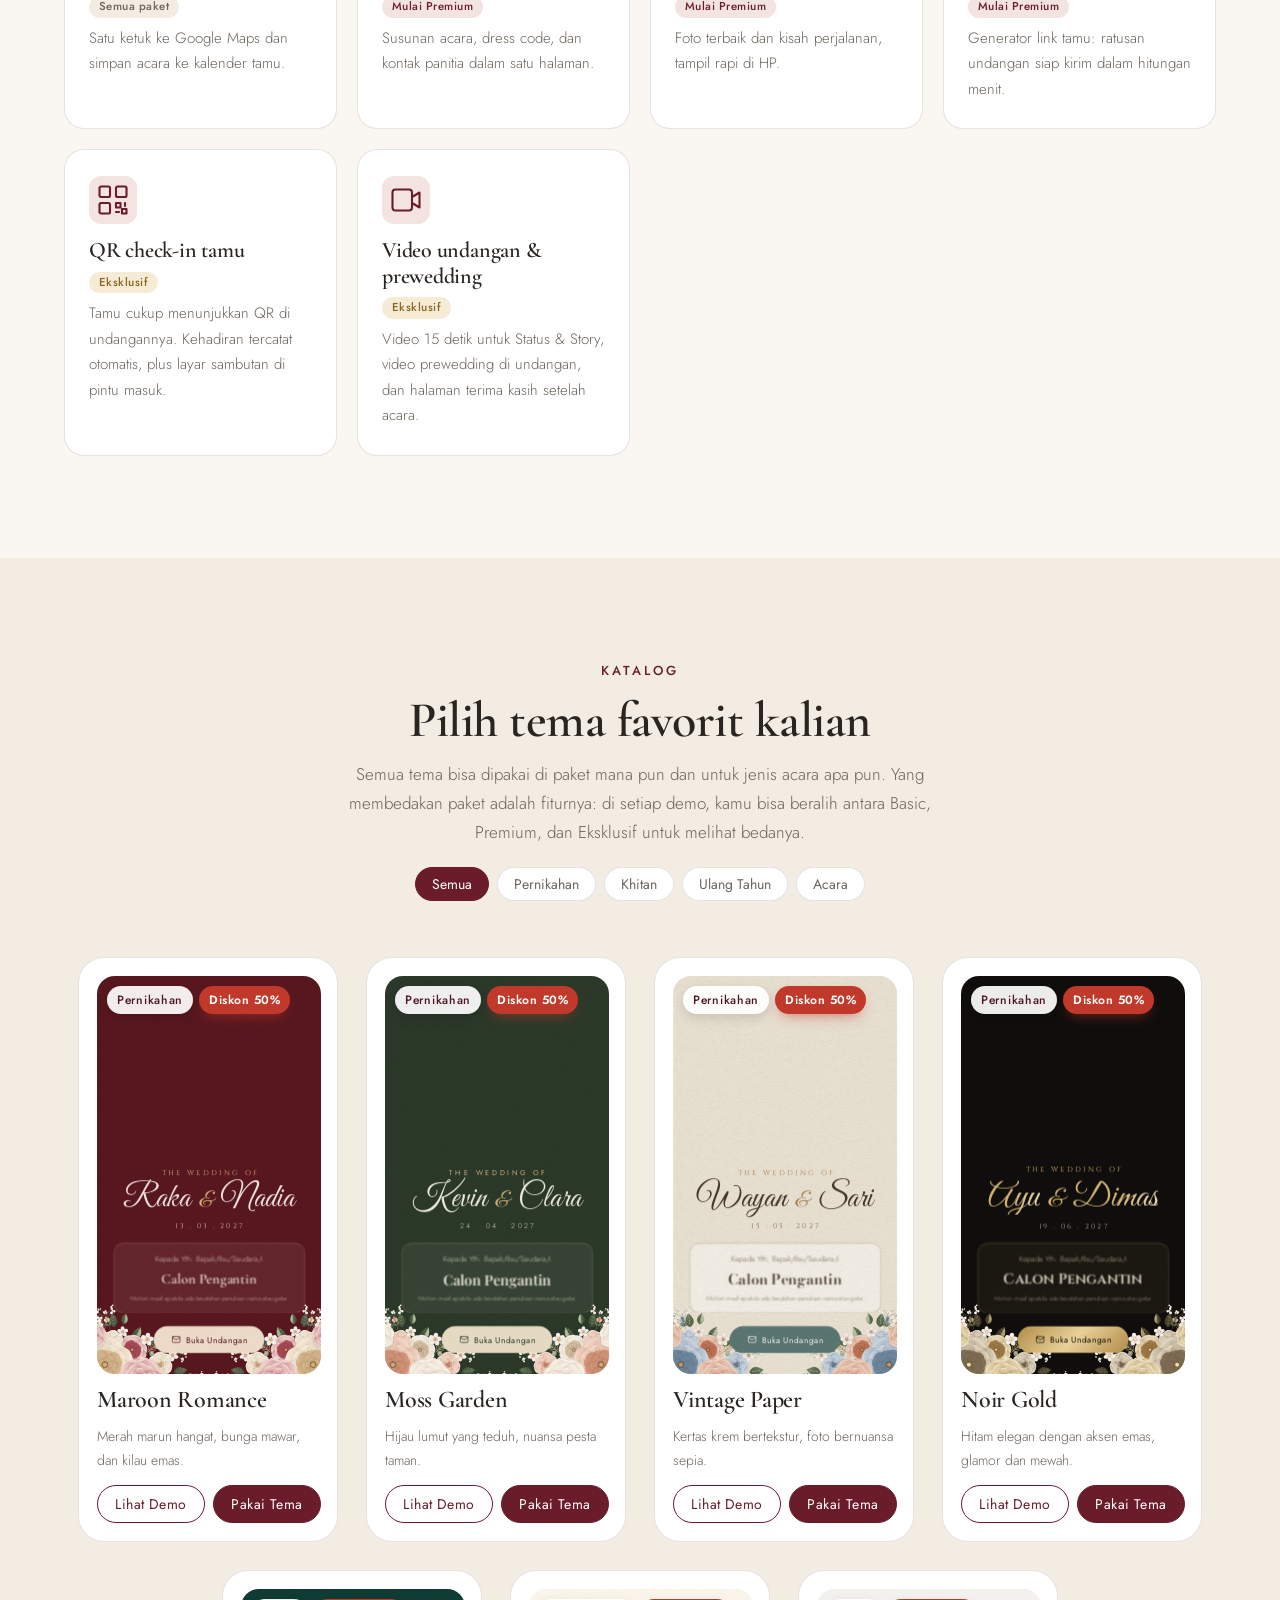
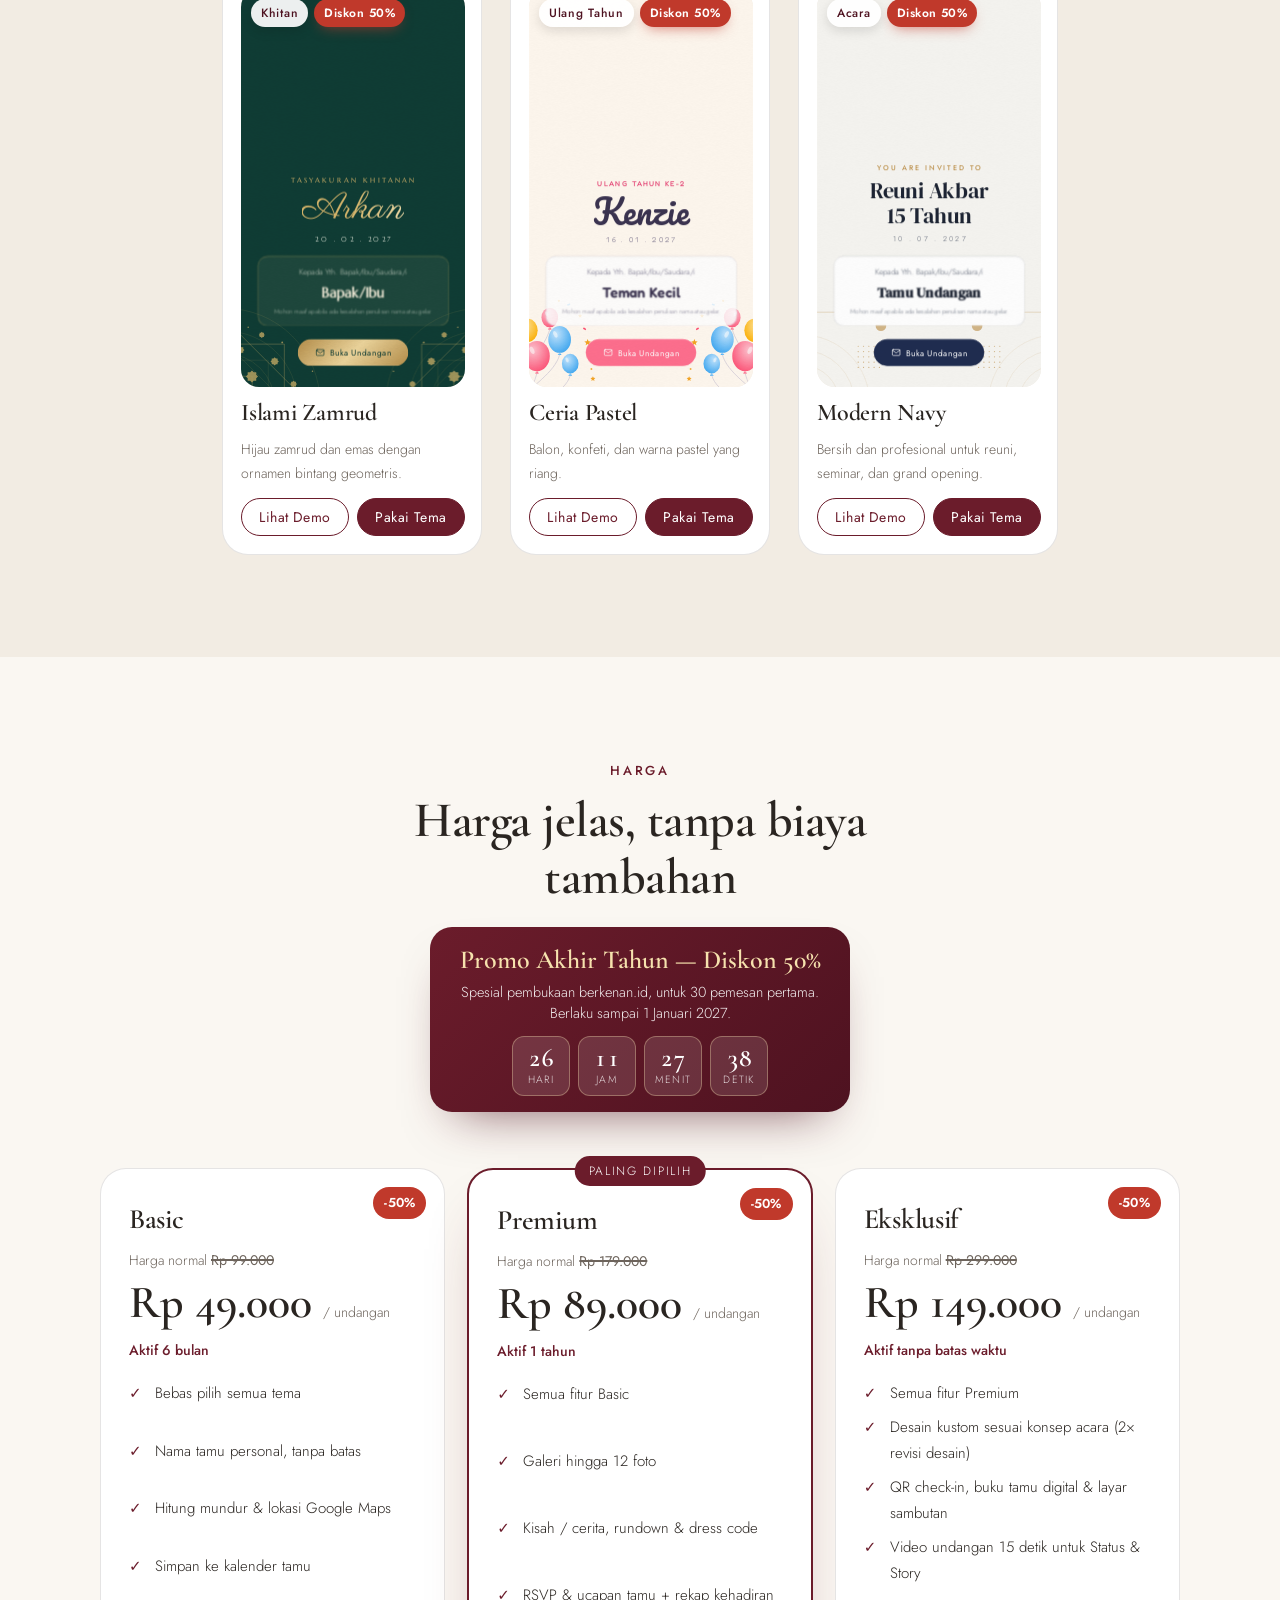
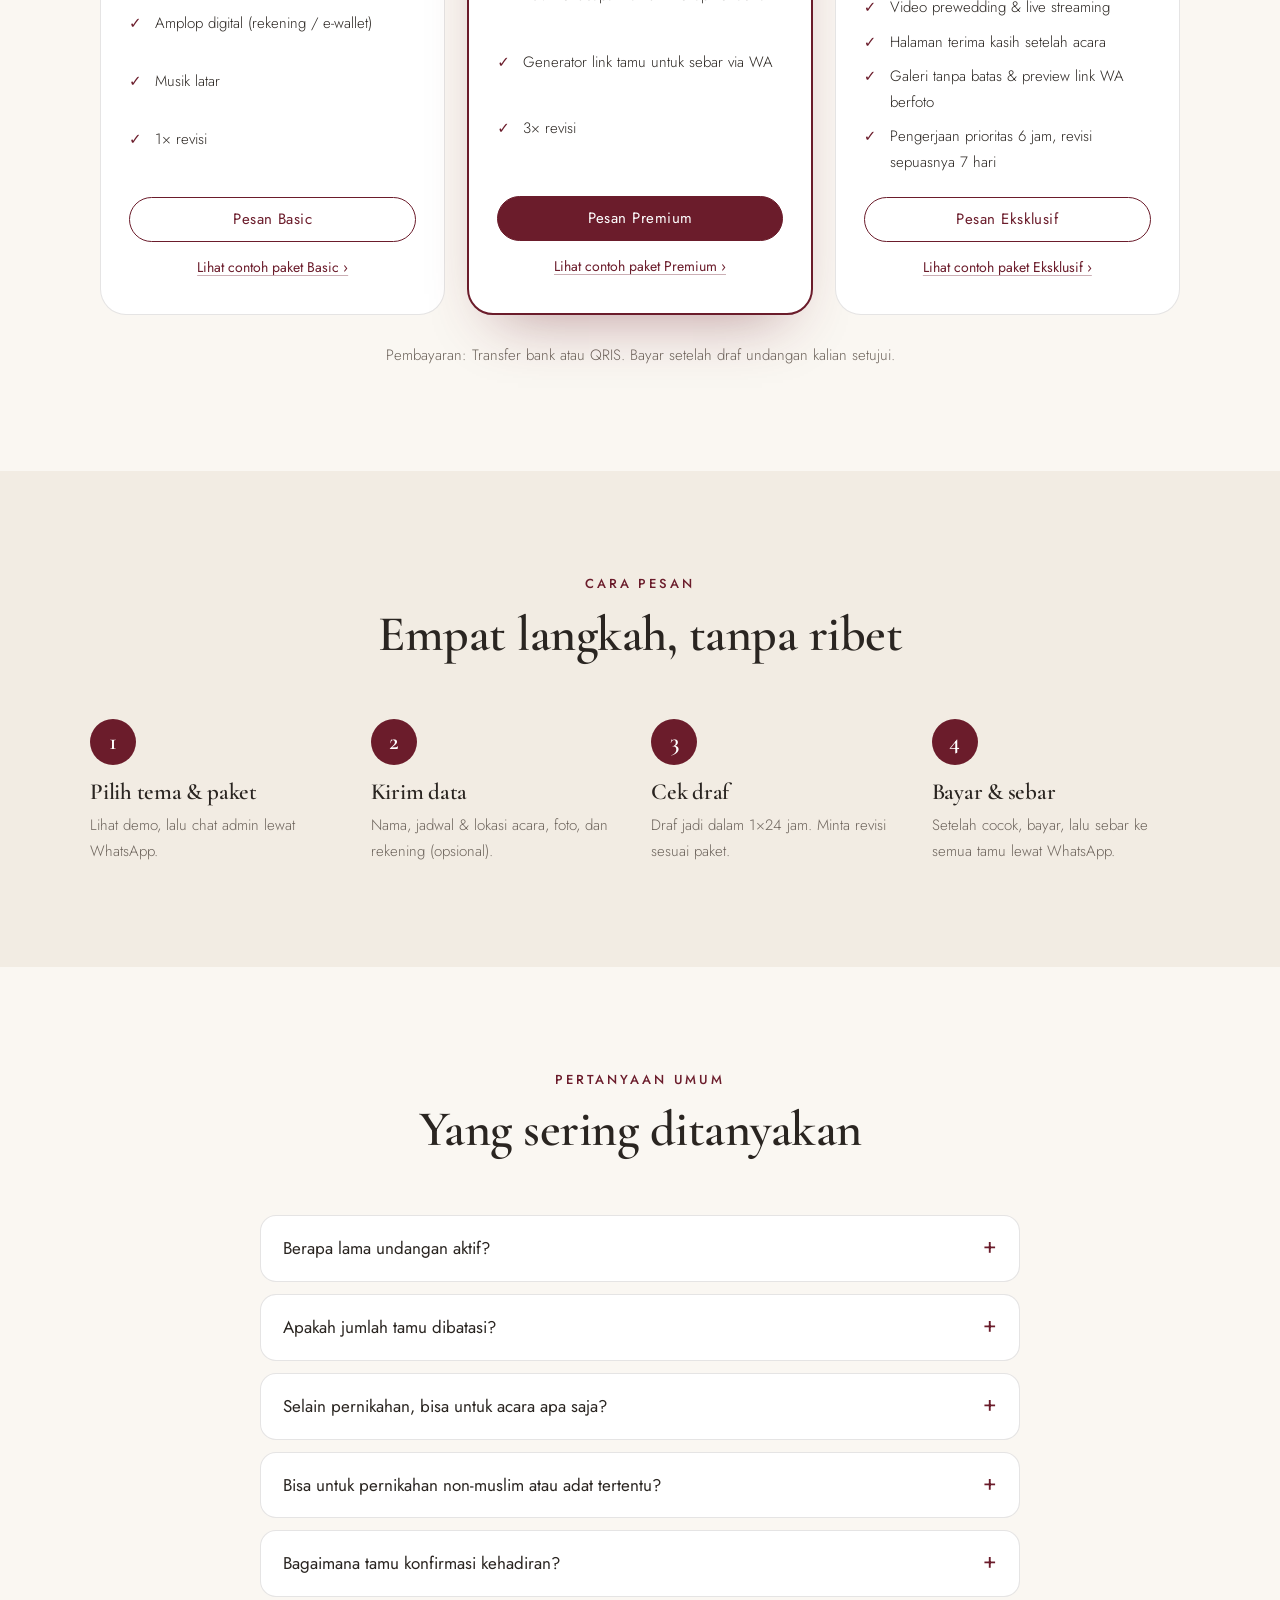
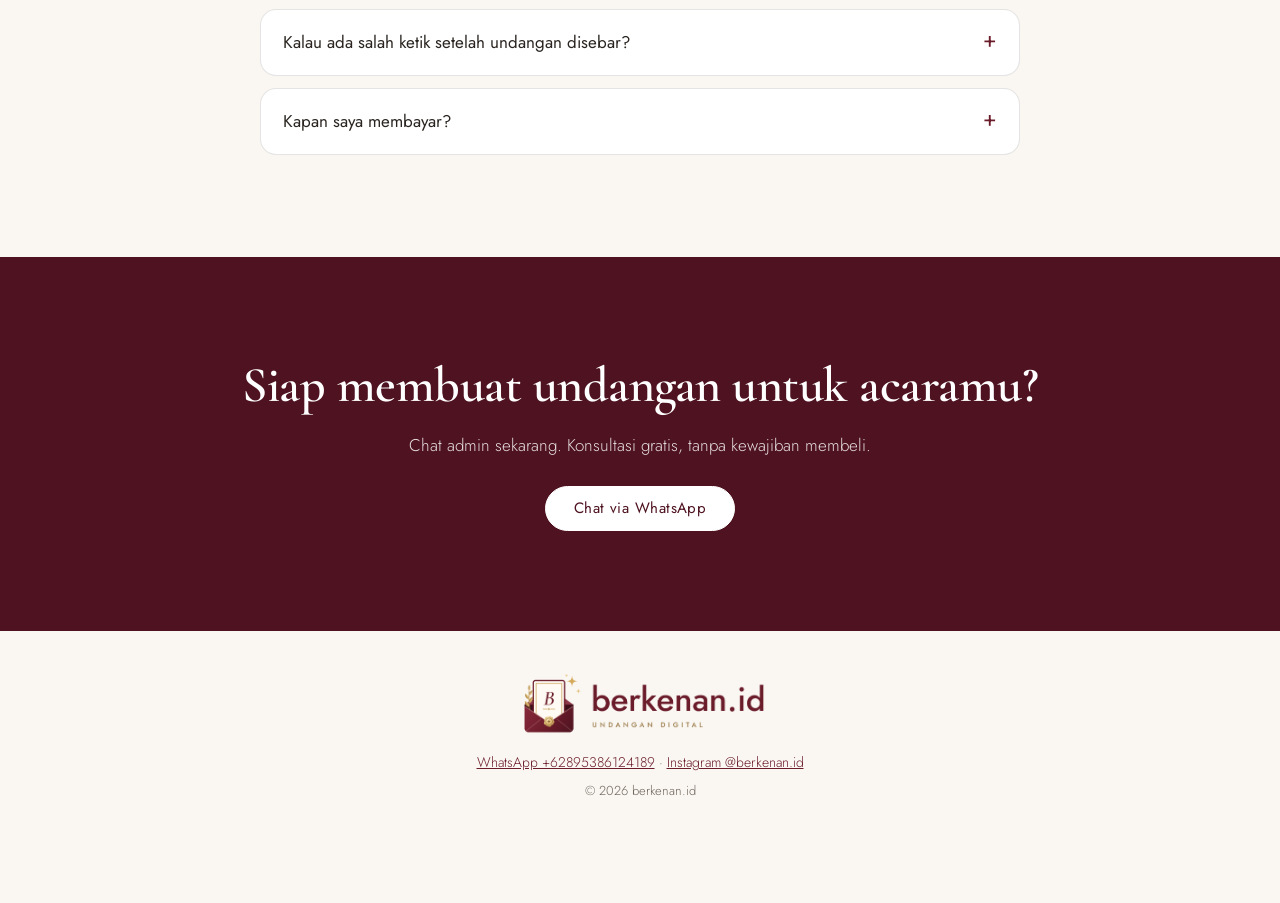
==== commit 5edd26f0: "Popup Promo Akhir Tahun dengan konfeti & label Diskon 50% di kartu tema - Saat situs dibuka: konfeti" ====
--- a/index.html
+++ b/index.html
@@ -21,7 +21,7 @@
   <link rel="preconnect" href="https://fonts.googleapis.com">
   <link rel="preconnect" href="https://fonts.gstatic.com" crossorigin>
   <link href="https://fonts.googleapis.com/css2?family=Cormorant+Garamond:ital,wght@0,500;0,600;1,500&family=Jost:wght@300;400;500&display=swap" rel="stylesheet">
-  <link rel="stylesheet" href="assets/landing.css?v=20261127d">
+  <link rel="stylesheet" href="assets/landing.css?v=20261127e">
 </head>
 <body>
   <div class="peringatan" id="peringatan" hidden>
@@ -62,7 +62,7 @@
         <div class="hp">
           <!-- Undangan dirender selebar HP asli (375px) lalu diperkecil, supaya tampilannya persis seperti di HP tamu. -->
           <div class="hp-layar">
-            <iframe src="undangan/?u=demo-maroon&amp;to=Tamu%20Spesial&amp;v=20261127d" title="Contoh undangan tema Maroon Romance"></iframe>
+            <iframe src="undangan/?u=demo-maroon&amp;to=Tamu%20Spesial&amp;v=20261127e" title="Contoh undangan tema Maroon Romance"></iframe>
           </div>
         </div>
         <p class="hp-ket">Coba langsung: tekan “Buka Undangan”</p>
@@ -238,7 +238,7 @@
     <svg viewBox="0 0 24 24" aria-hidden="true"><path d="M12 3a9 9 0 0 0-7.8 13.5L3 21l4.6-1.2A9 9 0 1 0 12 3z"/><path d="M9 8.5c0 3.5 3 6.5 6.5 6.5l1-1.6-2-1-1 1c-1.2-.5-2.4-1.7-2.9-2.9l1-1-1-2z"/></svg>
   </a>
 
-  <script src="config.js?v=20261127d"></script>
-  <script src="assets/landing.js?v=20261127d"></script>
+  <script src="config.js?v=20261127e"></script>
+  <script src="assets/landing.js?v=20261127e"></script>
 </body>
 </html>
--- a/assets/landing.css
+++ b/assets/landing.css
@@ -249,3 +249,42 @@
   .hp-unit { min-width: 52px; }
   .hp-unit b { font-size: 22px; }
 }
+
+/* ---------- label diskon di kartu tema ---------- */
+.label-tema { position: absolute; top: 28px; left: 28px; right: 28px; z-index: 2; display: flex; flex-wrap: wrap; gap: 6px; pointer-events: none; }
+.label-tema .kategori-tema { position: static; }
+.diskon-tema { background: #c0392b; color: #fff; font-size: 12px; font-weight: 600; letter-spacing: 0.04em; padding: 4px 10px; border-radius: 999px; box-shadow: 0 6px 14px -6px rgba(192, 57, 43, .7); }
+
+/* ---------- jendela promo + konfeti ---------- */
+html.promo-terbuka { overflow: hidden; }
+.promo-lapis { position: fixed; inset: 0; z-index: 90; display: grid; place-items: center; padding: 20px; background: rgba(26, 12, 15, .58);
+  -webkit-backdrop-filter: blur(4px); backdrop-filter: blur(4px); animation: promoLatar .35s ease both; }
+.promo-lapis.keluar { animation: promoLatarKeluar .3s ease forwards; }
+.promo-kotak { position: relative; width: min(400px, 100%); max-height: calc(100vh - 40px); overflow: auto; border-radius: 28px; background: var(--kartu);
+  box-shadow: 0 40px 90px -30px rgba(0, 0, 0, .6); animation: promoMasuk .55s cubic-bezier(.2, .9, .3, 1.25) both; }
+.promo-lapis.keluar .promo-kotak { animation: promoKeluar .3s ease forwards; }
+.promo-tutup { position: absolute; top: 12px; right: 12px; z-index: 2; width: 38px; height: 38px; border-radius: 50%; border: 0; cursor: pointer;
+  background: rgba(255, 255, 255, .18); color: #fff; font-size: 24px; line-height: 1; display: grid; place-items: center; transition: background .2s; }
+.promo-tutup:hover { background: rgba(255, 255, 255, .3); }
+.promo-tutup:focus-visible { outline: 2px solid #f6e2ae; outline-offset: 2px; }
+.promo-atas { display: grid; justify-items: center; gap: 6px; padding: 32px 24px 24px; text-align: center; color: #fff;
+  background: radial-gradient(130% 120% at 50% 0%, #8f2c40 0%, var(--aksen) 45%, var(--aksen-gelap) 100%); }
+.promo-label { font-size: 12px; font-weight: 500; letter-spacing: .26em; text-transform: uppercase; color: #f6e2ae; }
+.promo-besar { font-family: var(--font-judul); font-size: 54px; font-weight: 600; line-height: 1; color: #f6e2ae; text-shadow: 0 6px 20px rgba(0, 0, 0, .25); }
+.promo-ket { font-size: 14.5px; opacity: .92; max-width: 30ch; }
+.promo-sampai { font-size: 12.5px; opacity: .8; }
+.promo-atas .hitung-promo { margin: 8px 0 2px; }
+.promo-bawah { display: grid; gap: 16px; padding: 18px 22px 22px; }
+.promo-harga { list-style: none; margin: 0; padding: 0; display: grid; }
+.promo-harga li { display: grid; grid-template-columns: 1fr auto auto; align-items: baseline; gap: 12px; padding: 10px 2px; border-bottom: 1px dashed var(--garis); font-size: 15px; }
+.promo-harga li:last-child { border-bottom: 0; }
+.promo-harga s { color: var(--redup); font-size: 13.5px; }
+.promo-harga b { font-family: var(--font-judul); font-size: 22px; font-weight: 600; color: var(--aksen); }
+.promo-aksi { display: grid; gap: 10px; }
+.promo-aksi .btn { width: 100%; justify-content: center; }
+.konfeti { position: fixed; inset: 0; z-index: 95; width: 100%; height: 100%; pointer-events: none; }
+@keyframes promoLatar { from { opacity: 0; } to { opacity: 1; } }
+@keyframes promoLatarKeluar { to { opacity: 0; } }
+@keyframes promoMasuk { from { opacity: 0; transform: translateY(30px) scale(.9); } to { opacity: 1; transform: none; } }
+@keyframes promoKeluar { to { opacity: 0; transform: translateY(16px) scale(.96); } }
+@media (prefers-reduced-motion: reduce) { .promo-lapis, .promo-kotak { animation: none; } }
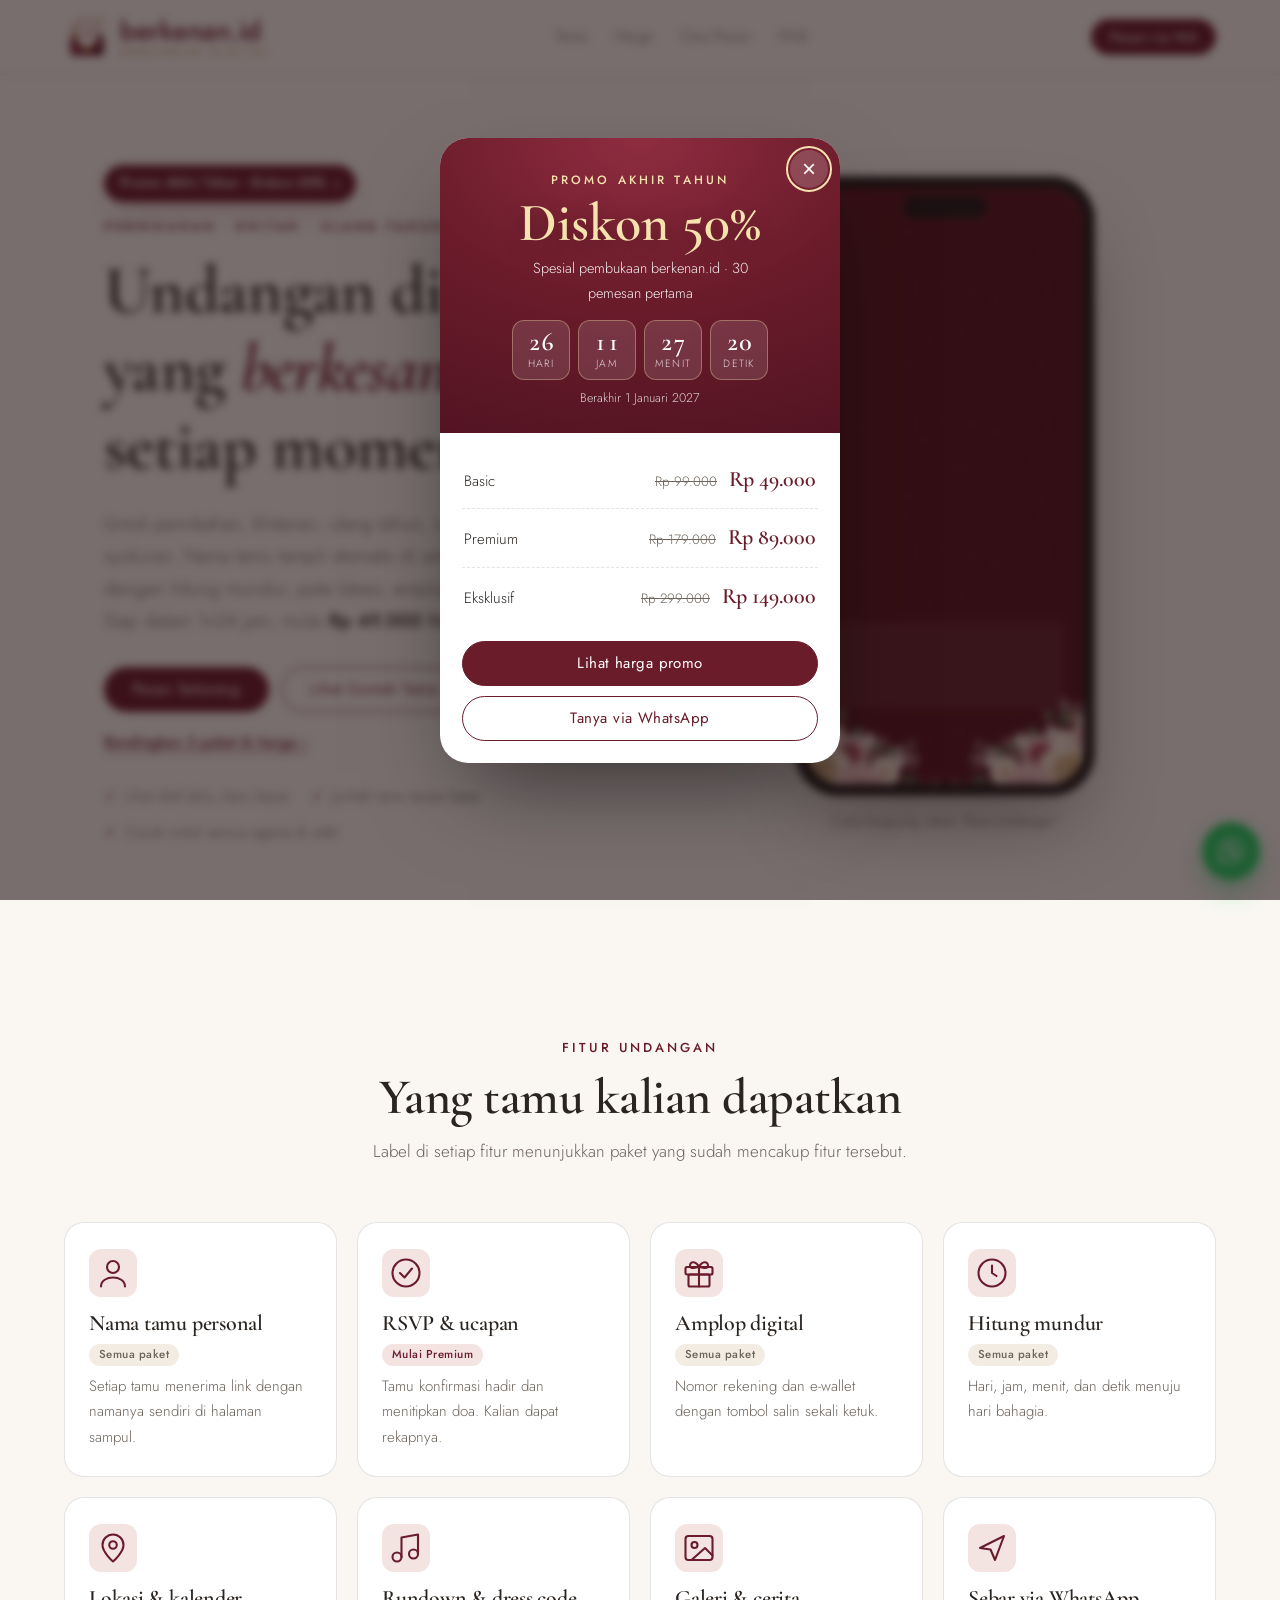
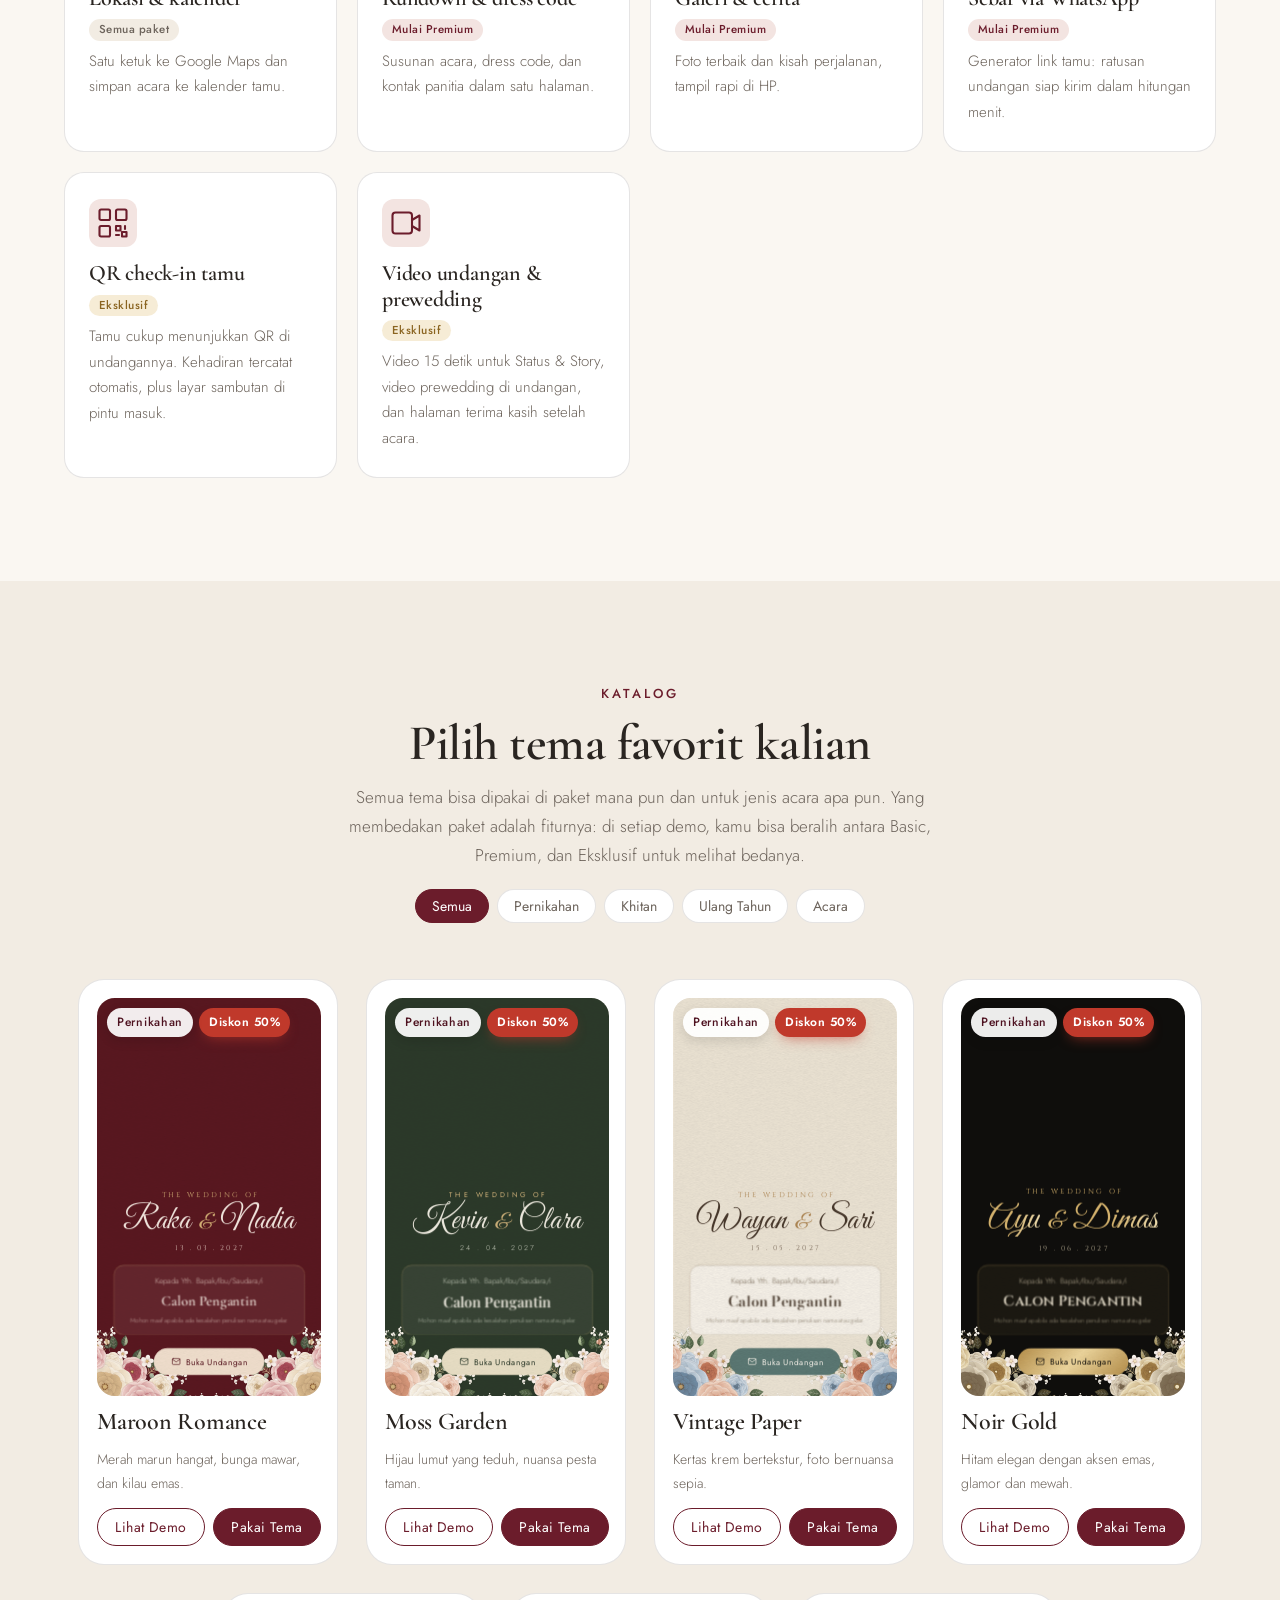
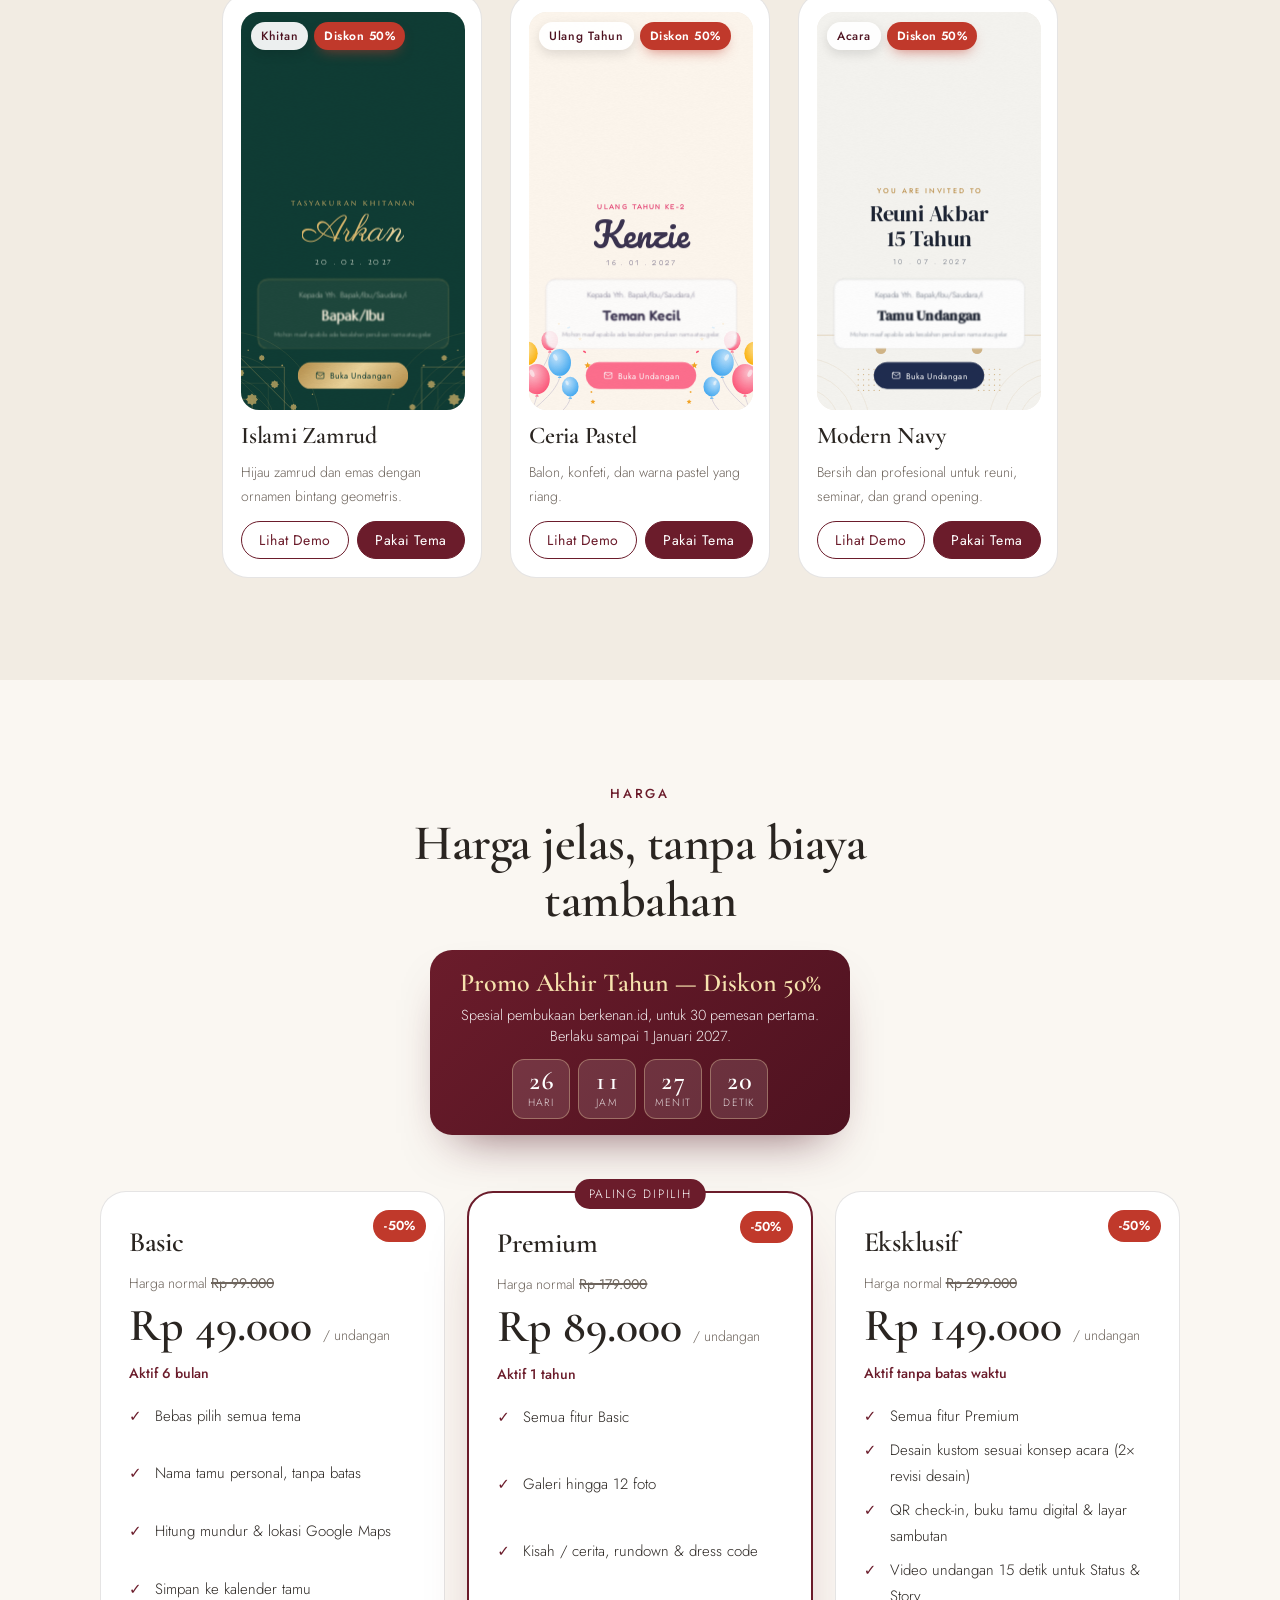
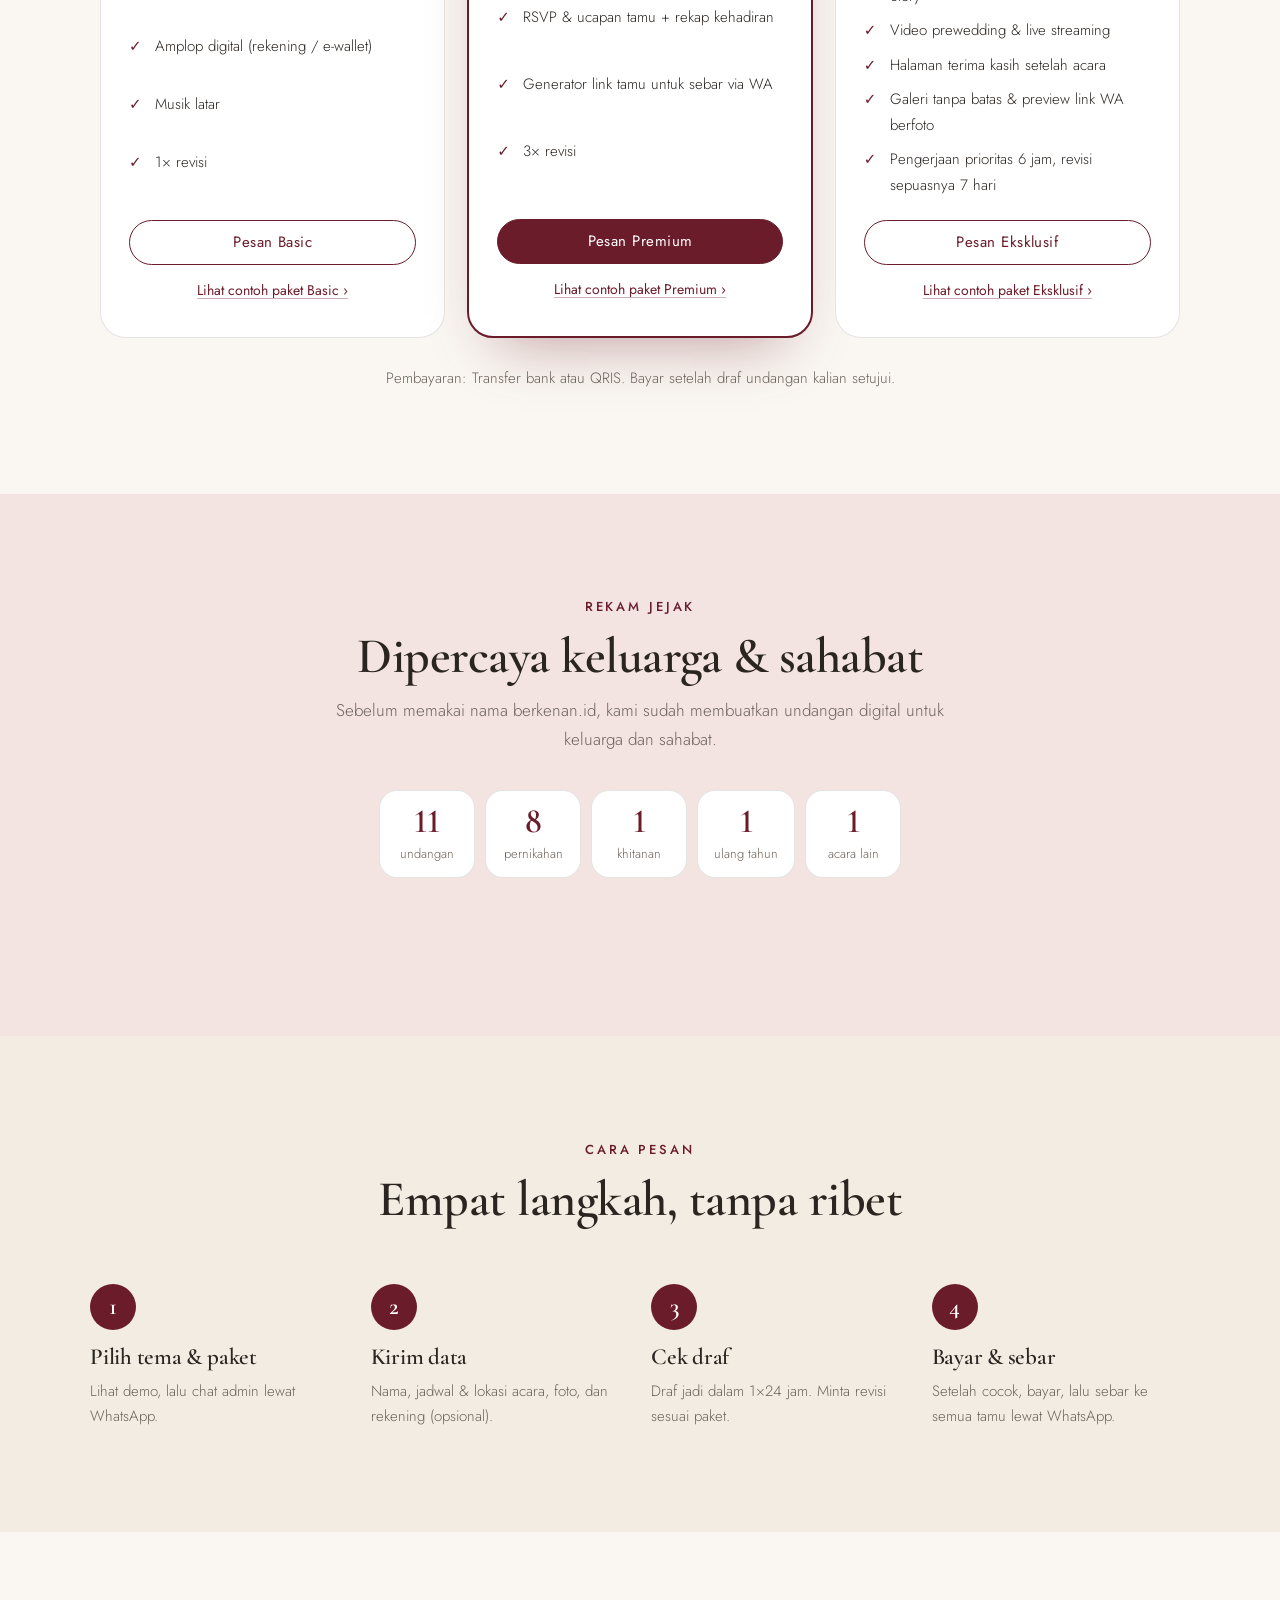
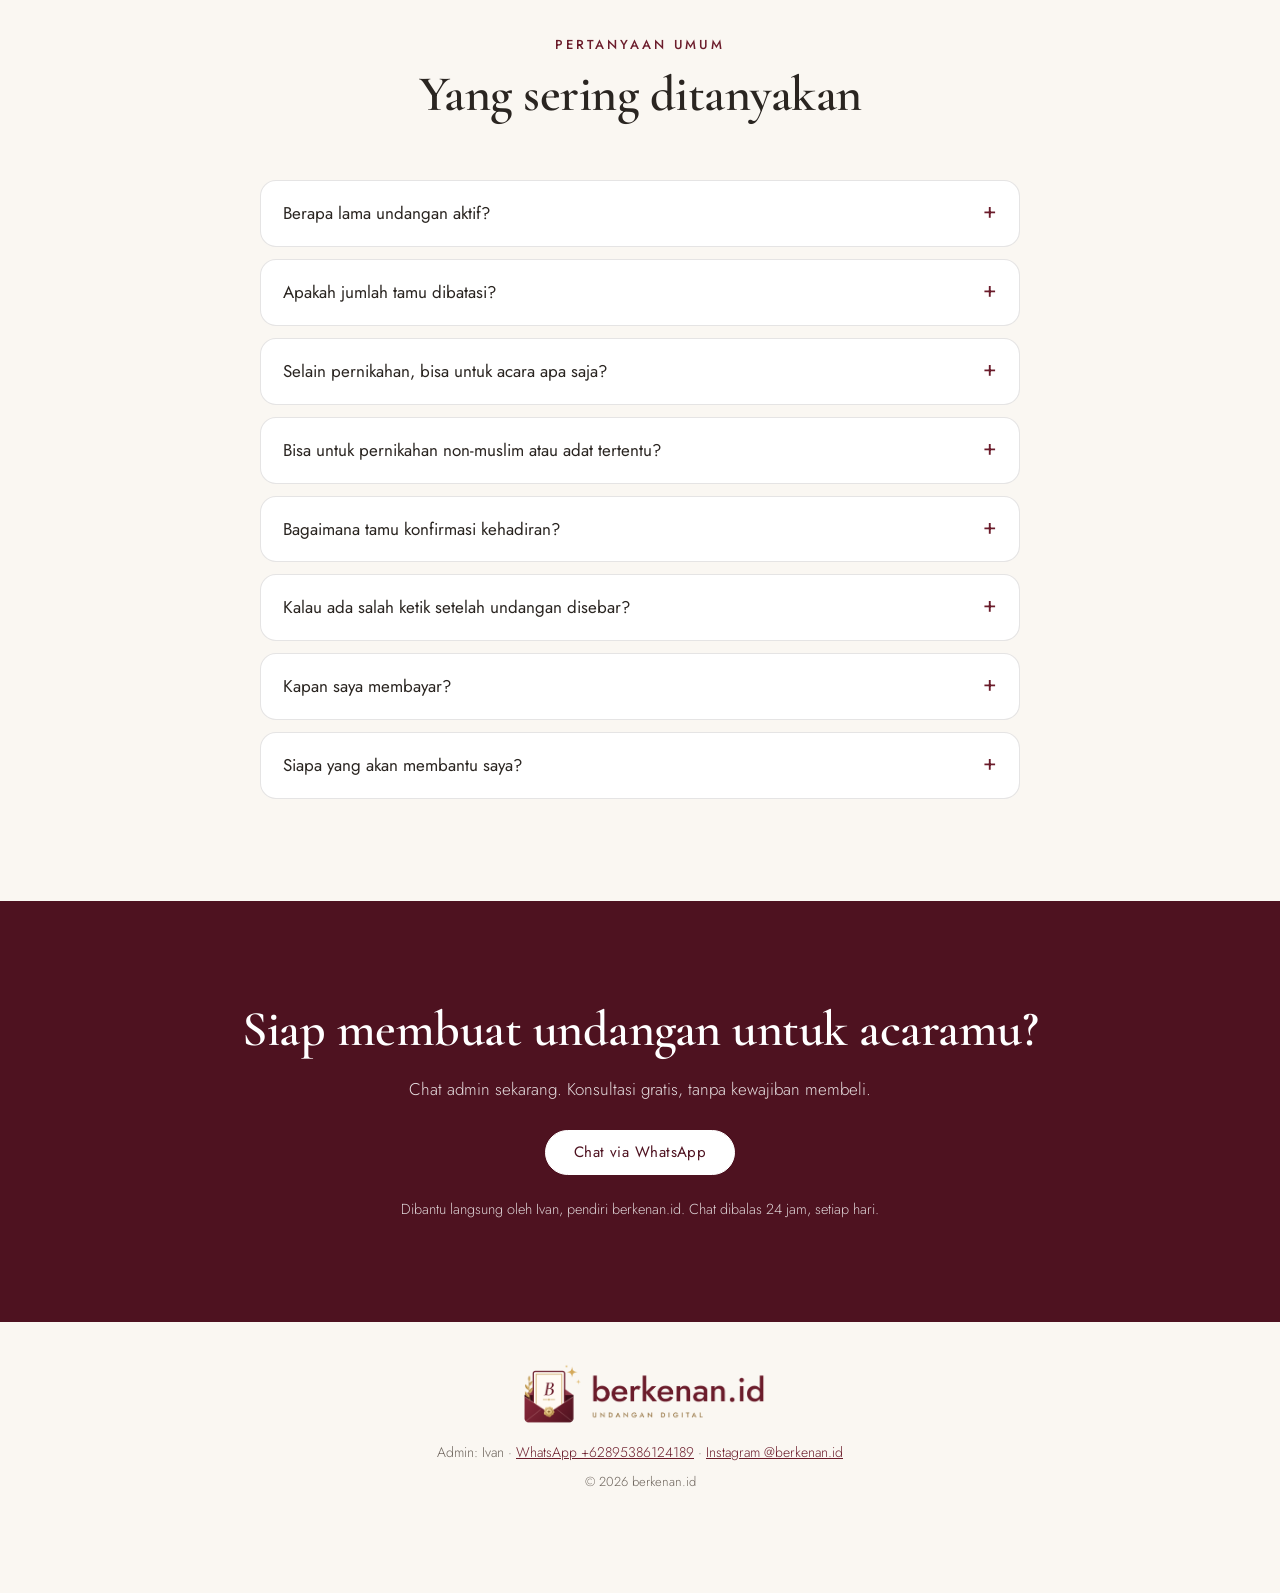
==== commit 38a74cea: "Perbaikan hasil audit UX: pesan WA netral, tombol pesan di demo, admin, rekam jejak, musik demo - Pe" ====
--- a/index.html
+++ b/index.html
@@ -21,7 +21,7 @@
   <link rel="preconnect" href="https://fonts.googleapis.com">
   <link rel="preconnect" href="https://fonts.gstatic.com" crossorigin>
   <link href="https://fonts.googleapis.com/css2?family=Cormorant+Garamond:ital,wght@0,500;0,600;1,500&family=Jost:wght@300;400;500&display=swap" rel="stylesheet">
-  <link rel="stylesheet" href="assets/landing.css?v=20261127e">
+  <link rel="stylesheet" href="assets/landing.css?v=20261127f">
 </head>
 <body>
   <div class="peringatan" id="peringatan" hidden>
@@ -39,6 +39,7 @@
       <a href="#cara">Cara Pesan</a>
       <a href="#faq">FAQ</a>
     </nav>
+    <a class="harga-hp" href="#harga">Harga</a>
     <a class="btn kecil" data-wa target="_blank" rel="noopener">Pesan via WA</a>
   </header>
 
@@ -52,6 +53,7 @@
           <a class="btn" data-wa target="_blank" rel="noopener">Pesan Sekarang</a>
           <a class="btn garis" href="#tema">Lihat Contoh Tema</a>
         </div>
+        <a class="tautan-harga" href="#harga">Bandingkan 3 paket &amp; harga ›</a>
         <ul class="jaminan">
           <li>Lihat draf dulu, baru bayar</li>
           <li>Jumlah tamu tanpa batas</li>
@@ -62,7 +64,7 @@
         <div class="hp">
           <!-- Undangan dirender selebar HP asli (375px) lalu diperkecil, supaya tampilannya persis seperti di HP tamu. -->
           <div class="hp-layar">
-            <iframe src="undangan/?u=demo-maroon&amp;to=Tamu%20Spesial&amp;v=20261127e" title="Contoh undangan tema Maroon Romance"></iframe>
+            <iframe src="undangan/?u=demo-maroon&amp;to=Tamu%20Spesial&amp;v=20261127f" title="Contoh undangan tema Maroon Romance"></iframe>
           </div>
         </div>
         <p class="hp-ket">Coba langsung: tekan “Buka Undangan”</p>
@@ -163,8 +165,9 @@
     <section class="bagian testimoni" id="testimoni" hidden>
       <header class="kepala">
         <p class="eyebrow">Testimoni</p>
-        <h2>Cerita mereka</h2>
-        <p>Sebelum memakai nama berkenan.id, kami sudah membuatkan undangan digital untuk keluarga dan sahabat. Ini kesan mereka.</p>
+        <h2>Dipercaya keluarga &amp; sahabat</h2>
+        <p>Sebelum memakai nama berkenan.id, kami sudah membuatkan undangan digital untuk keluarga dan sahabat.<span id="testi-ajak" hidden> Ini kesan mereka.</span></p>
+        <ul class="ringkas-testi" id="ringkas-testi"></ul>
       </header>
       <div class="grid-testimoni" id="grid-testimoni"></div>
     </section>
@@ -216,15 +219,18 @@
           <summary>Kapan saya membayar?</summary>
           <p>Setelah draf undangan jadi dan kalian setujui. Pembayaran lewat <span data-pembayaran>transfer bank atau QRIS</span>.</p>
         </details>
-      </div>
-    </section>
-
-    <!-- Setelah ada pelanggan, tambahkan bagian testimoni ASLI (dengan izin mereka) di sini. -->
+        <details>
+          <summary>Siapa yang akan membantu saya?</summary>
+          <p><span data-admin>Ivan</span>, pendiri berkenan.id, yang langsung membalas chat kalian dan mengerjakan undangannya sampai siap disebar. Chat WhatsApp dibalas <span data-jam-balas>24 jam, setiap hari</span>.</p>
+        </details>
+      </div>
+    </section>
 
     <section class="cta-akhir">
       <h2>Siap membuat undangan untuk acaramu?</h2>
       <p>Chat admin sekarang. Konsultasi gratis, tanpa kewajiban membeli.</p>
       <a class="btn terang" data-wa target="_blank" rel="noopener">Chat via WhatsApp</a>
+      <p class="info-admin" id="info-admin" hidden></p>
     </section>
   </main>
 
@@ -238,7 +244,7 @@
     <svg viewBox="0 0 24 24" aria-hidden="true"><path d="M12 3a9 9 0 0 0-7.8 13.5L3 21l4.6-1.2A9 9 0 1 0 12 3z"/><path d="M9 8.5c0 3.5 3 6.5 6.5 6.5l1-1.6-2-1-1 1c-1.2-.5-2.4-1.7-2.9-2.9l1-1-1-2z"/></svg>
   </a>
 
-  <script src="config.js?v=20261127e"></script>
-  <script src="assets/landing.js?v=20261127e"></script>
+  <script src="config.js?v=20261127f"></script>
+  <script src="assets/landing.js?v=20261127f"></script>
 </body>
 </html>
--- a/assets/landing.css
+++ b/assets/landing.css
@@ -288,3 +288,15 @@
 @keyframes promoMasuk { from { opacity: 0; transform: translateY(30px) scale(.9); } to { opacity: 1; transform: none; } }
 @keyframes promoKeluar { to { opacity: 0; transform: translateY(16px) scale(.96); } }
 @media (prefers-reduced-motion: reduce) { .promo-lapis, .promo-kotak { animation: none; } }
+
+/* ---------- pintasan harga, info admin, rekam jejak ---------- */
+.harga-hp { display: none; text-decoration: none; font-size: 15px; font-weight: 500; color: var(--aksen); }
+.tautan-harga { display: inline-block; margin-top: 18px; font-size: 15px; font-weight: 500; color: var(--aksen); text-underline-offset: 4px; }
+.cta-akhir .info-admin { margin: 6px 0 0; font-size: 14.5px; opacity: .8; max-width: 34em; }
+.ringkas-testi { list-style: none; margin: 26px auto 0; padding: 0; display: flex; flex-wrap: wrap; justify-content: center; gap: 10px; }
+.ringkas-testi li { display: grid; justify-items: center; gap: 4px; min-width: 96px; padding: 14px 16px 12px; background: var(--kartu); border: 1px solid var(--garis); border-radius: 18px; }
+.ringkas-testi b { font-family: var(--font-judul); font-size: 34px; font-weight: 600; line-height: 1; color: var(--aksen); font-variant-numeric: lining-nums; }
+.ringkas-testi span { font-size: 13px; color: var(--redup); }
+@media (max-width: 820px) { .harga-hp { display: inline-block; margin-left: auto; } }
+@media (max-width: 420px) { .harga-hp { font-size: 14px; } .ringkas-testi li { min-width: 84px; padding: 12px 12px 10px; } .ringkas-testi b { font-size: 30px; } }
+@media (max-width: 349px) { .harga-hp { display: none; } }
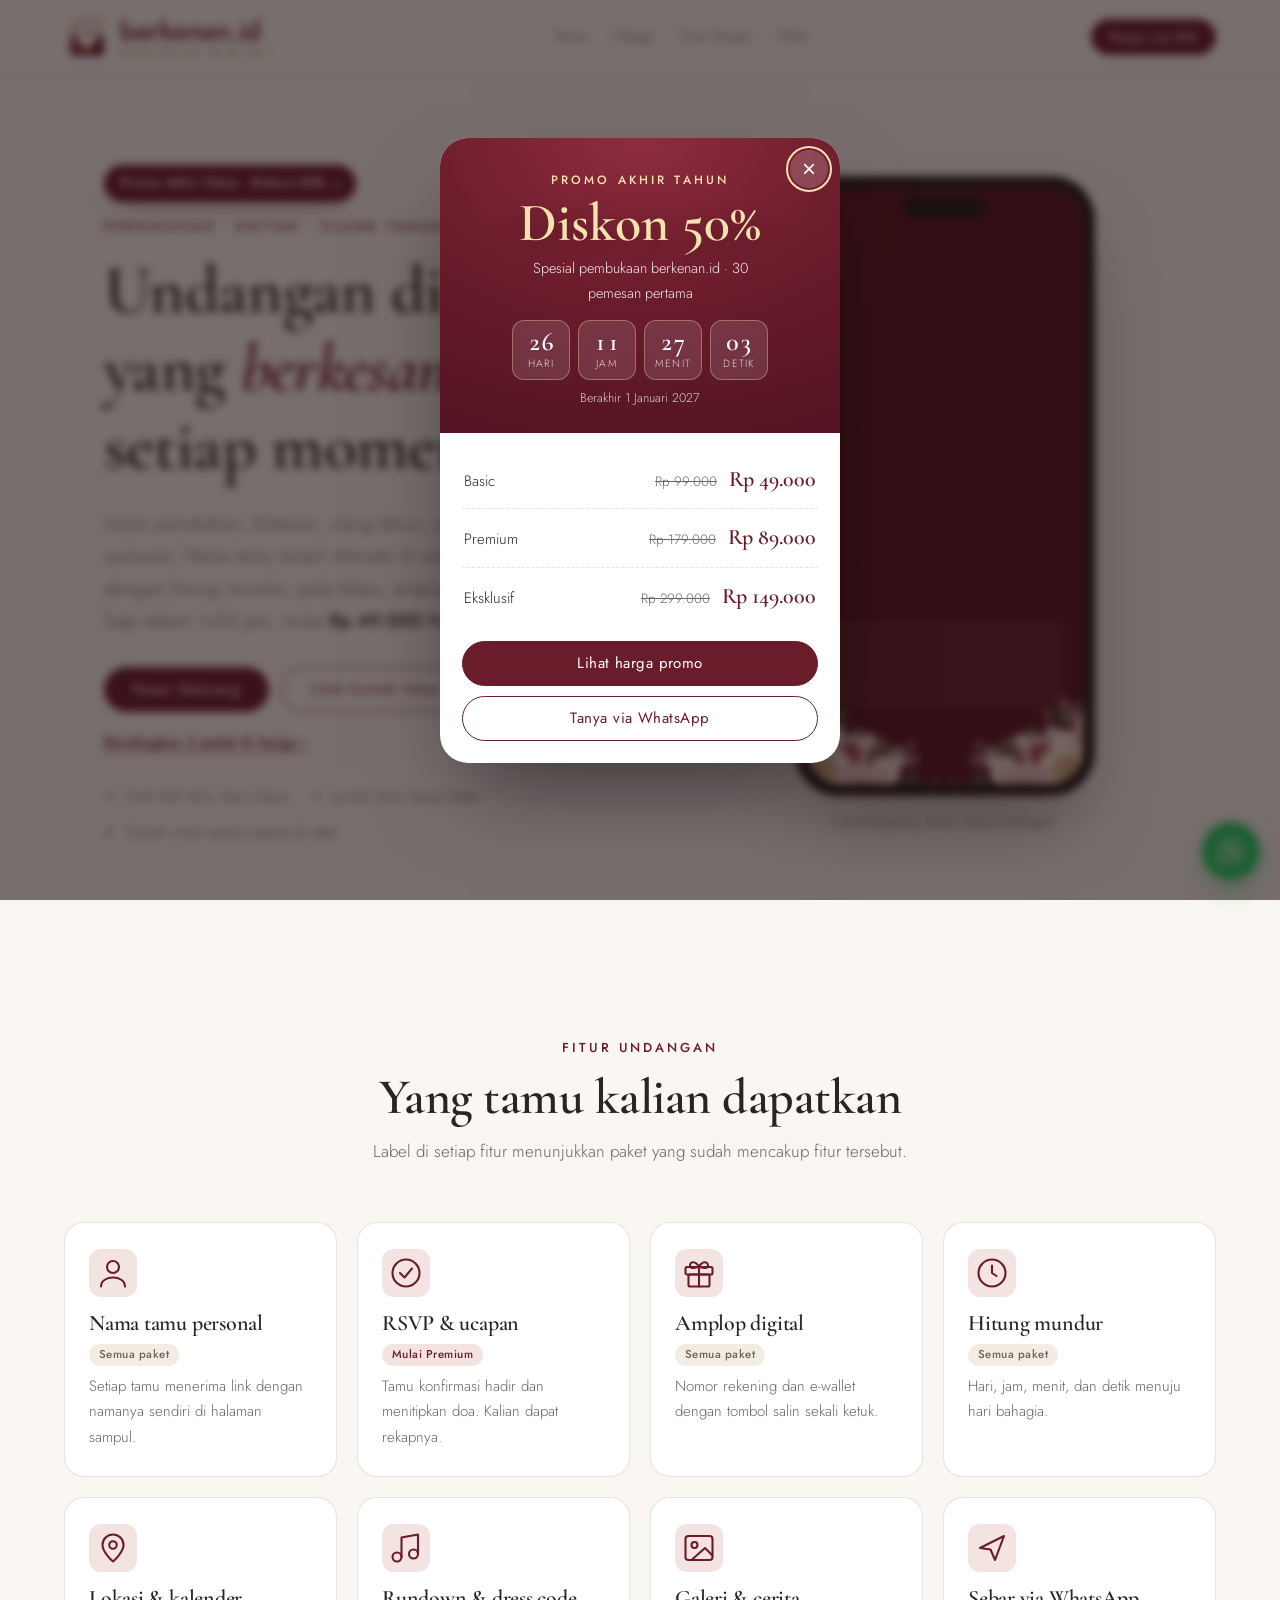
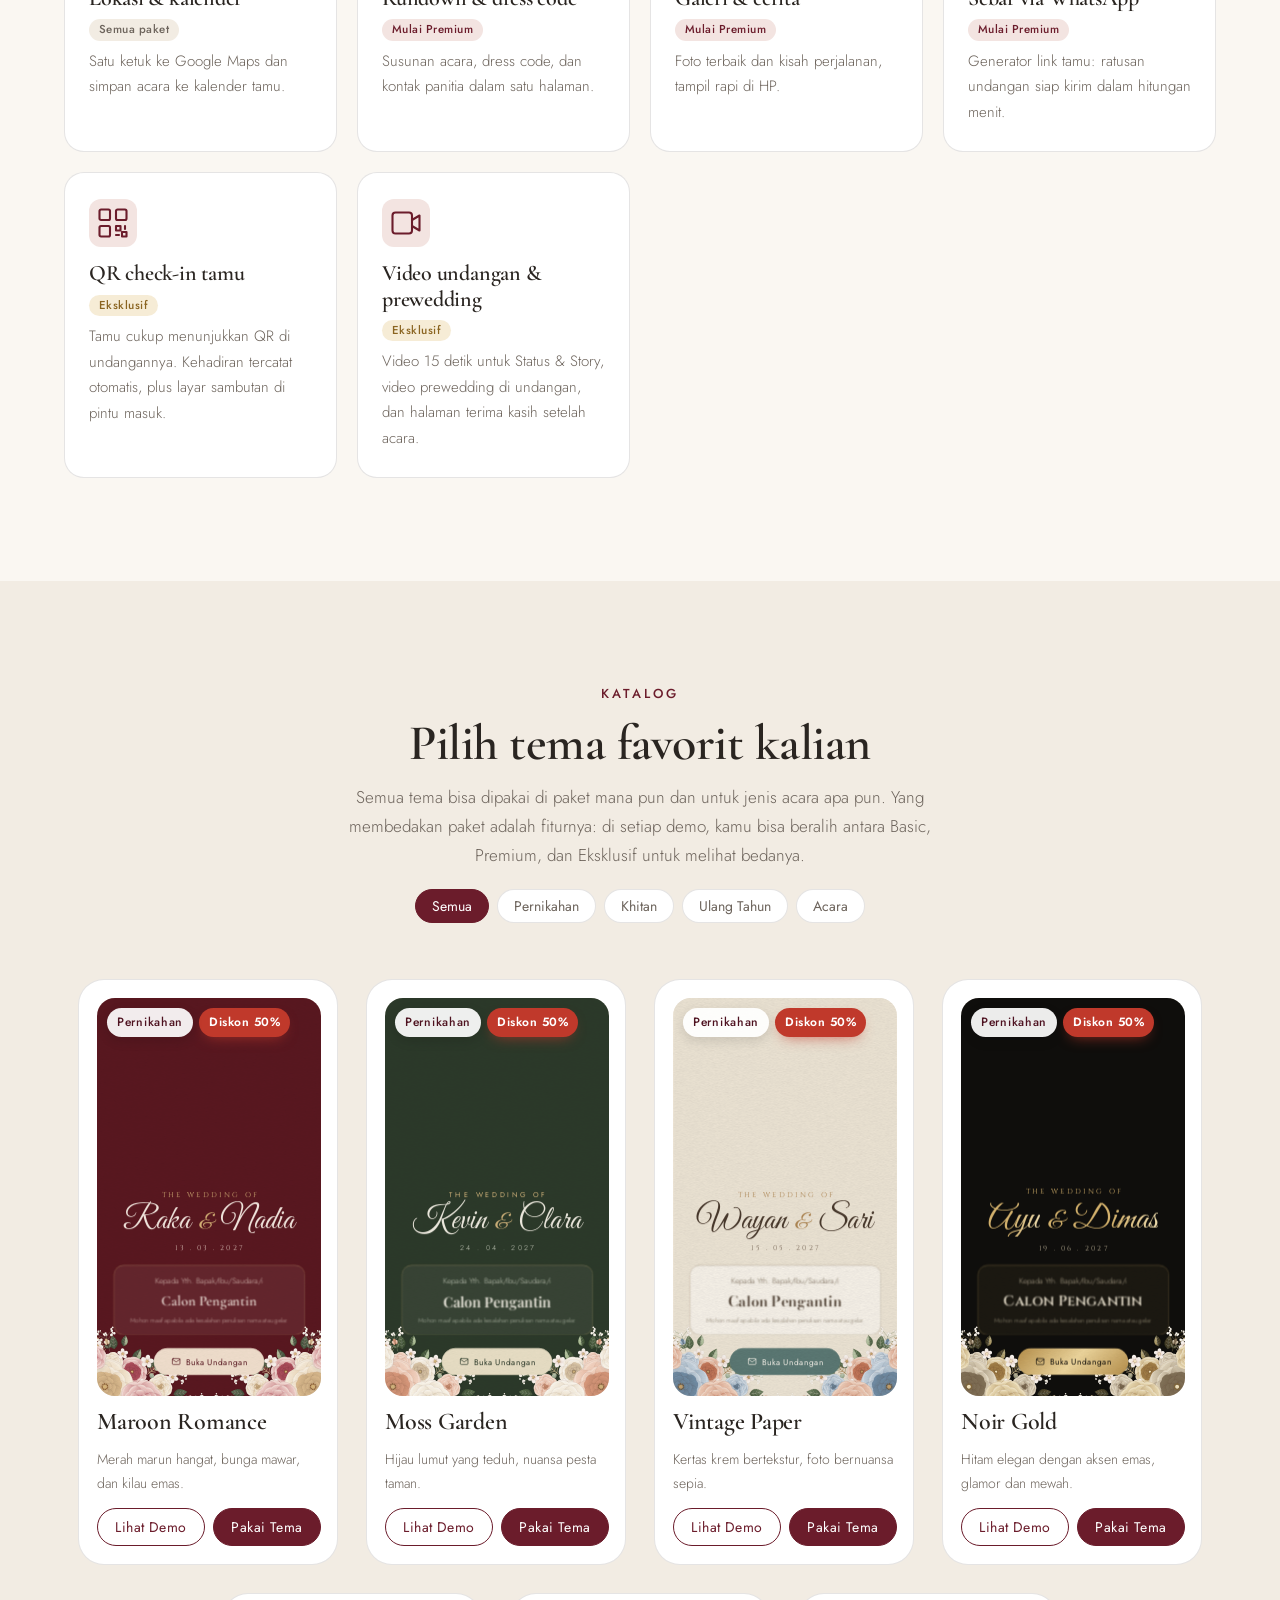
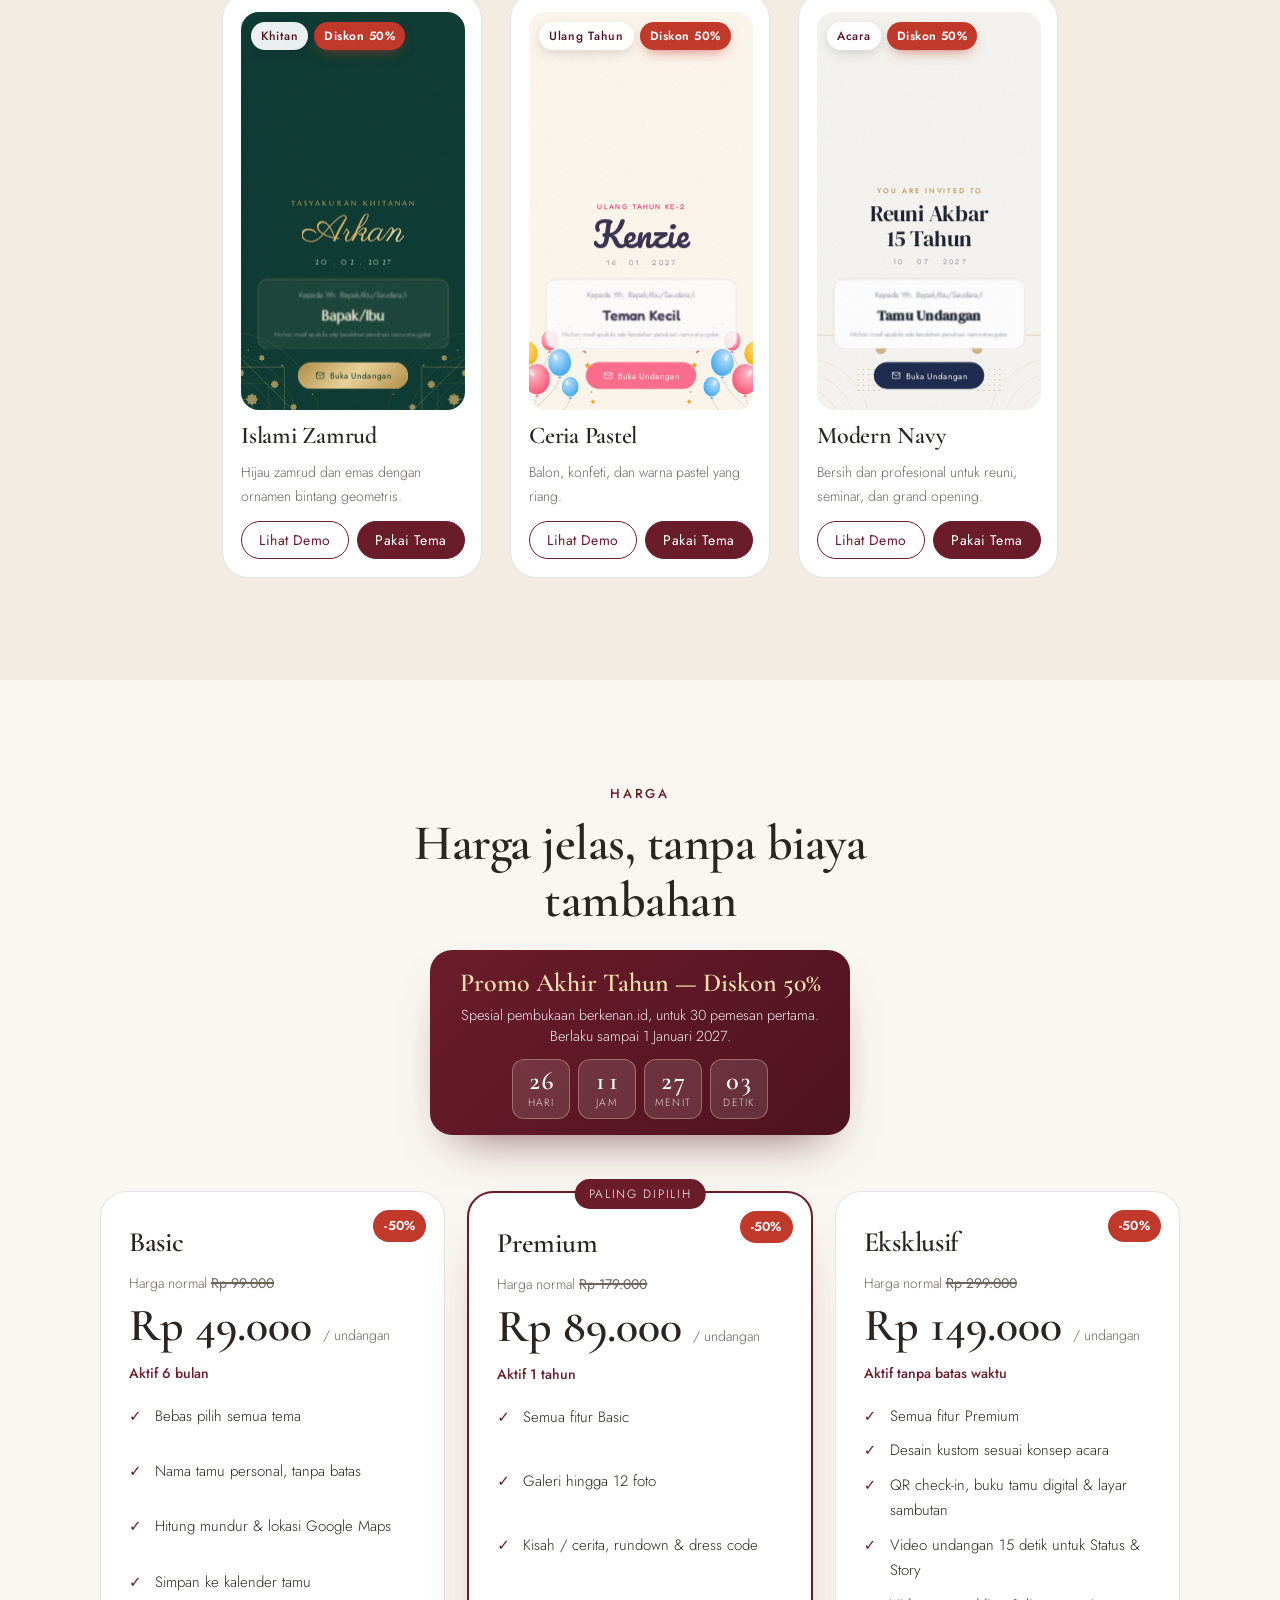
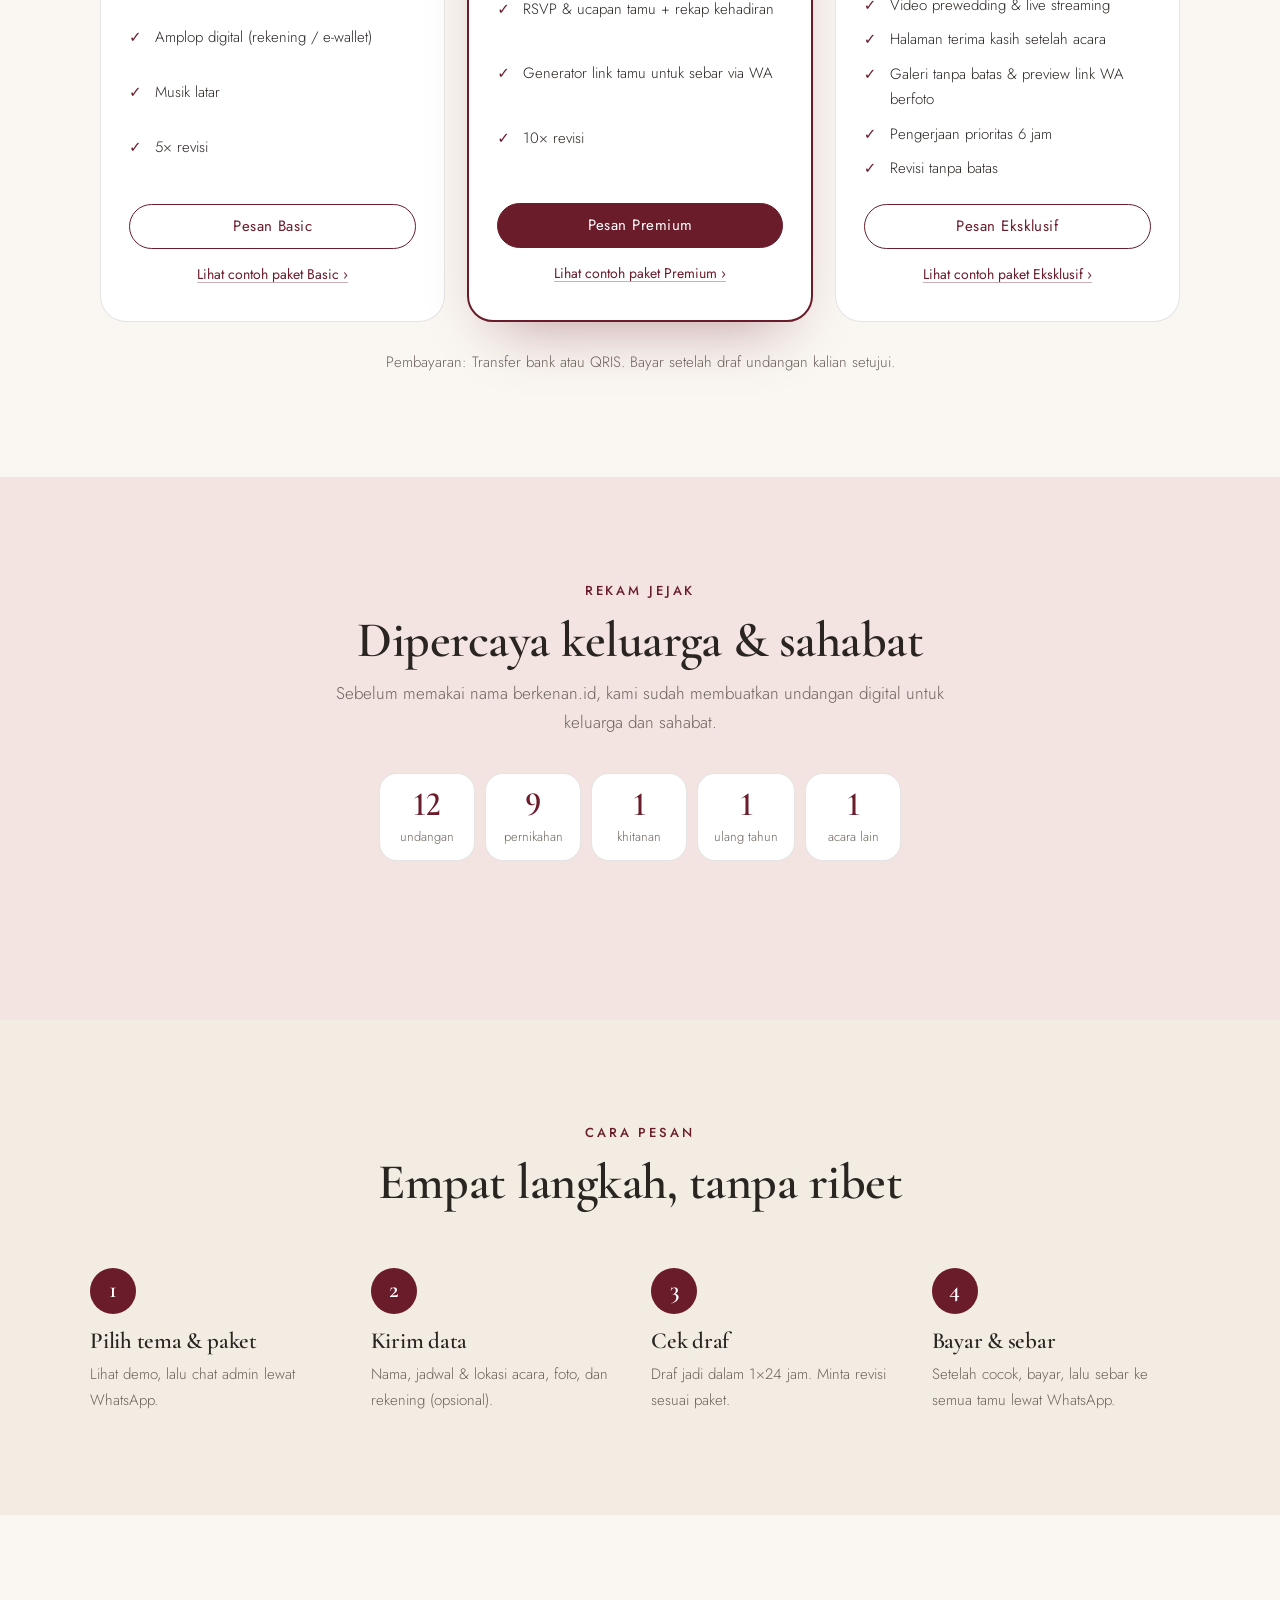
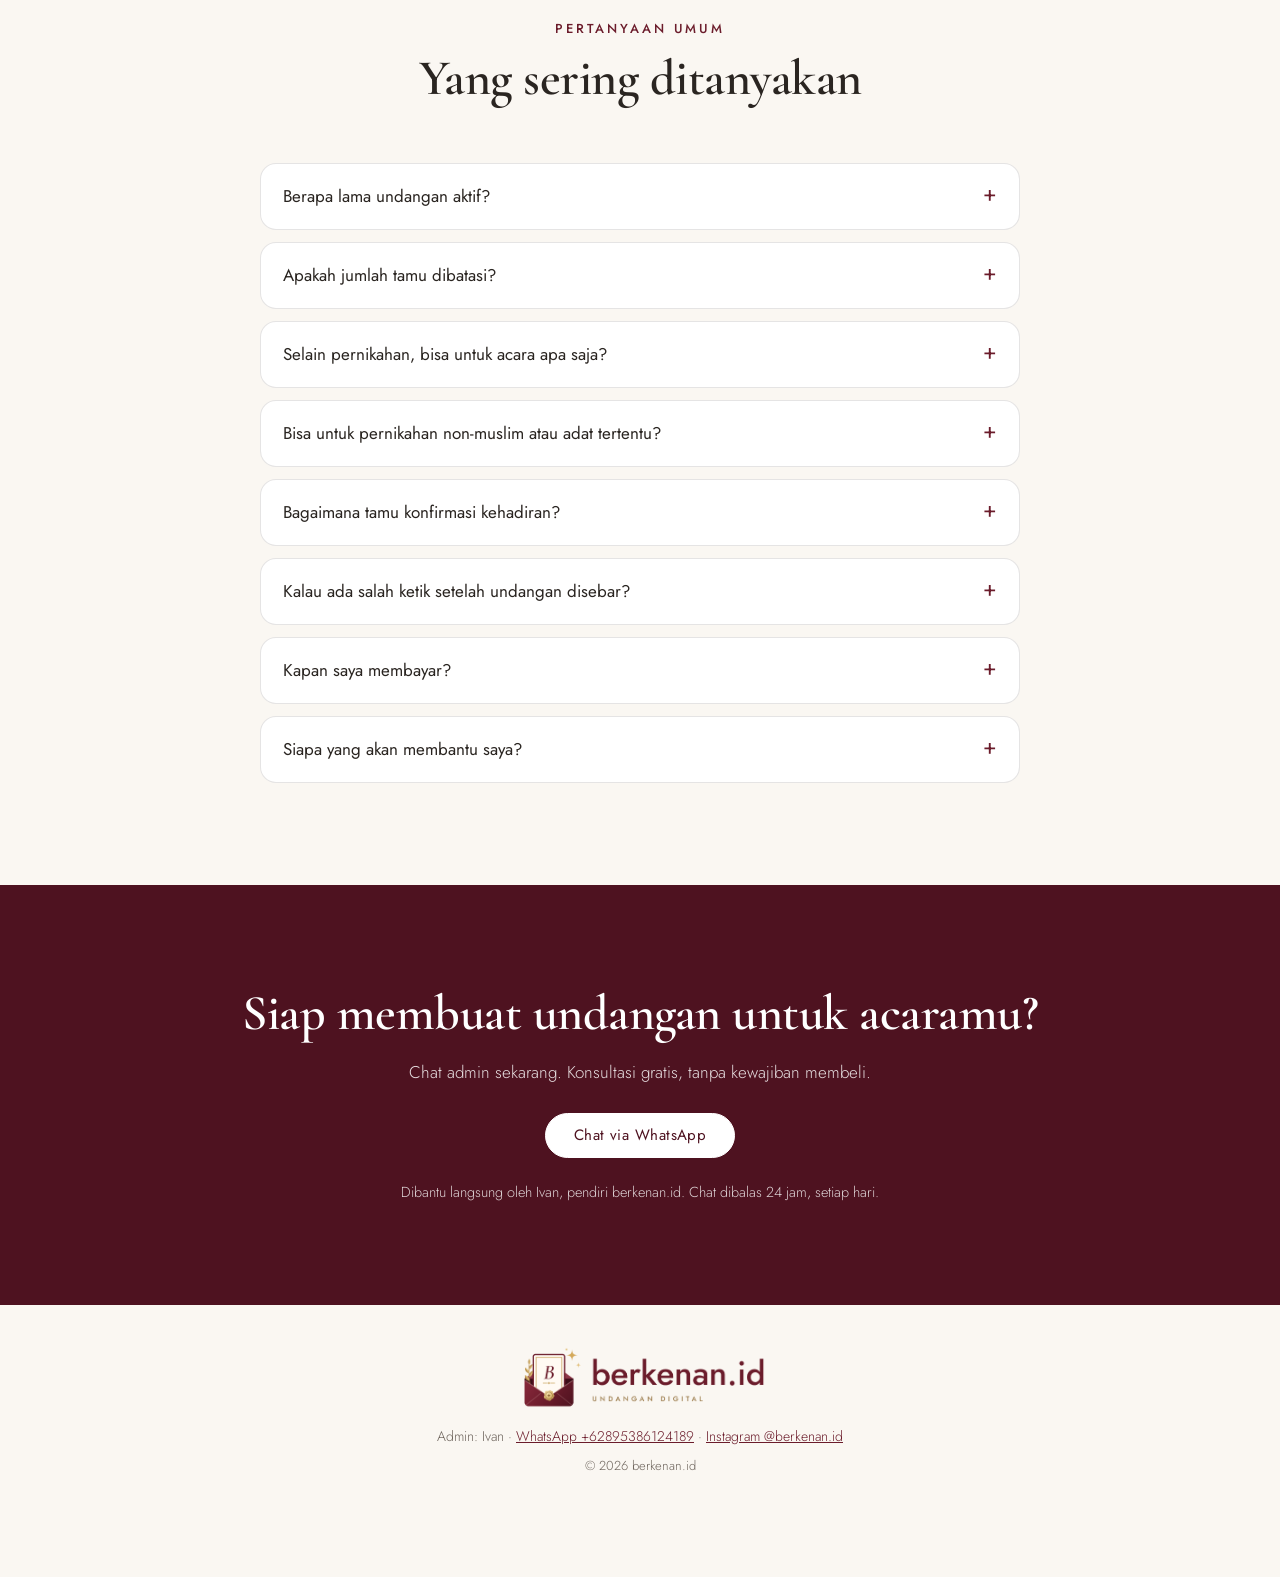
==== commit e67f7bad: "Revisi Basic 5x, Premium 10x, Eksklusif tanpa batas; 12 testimoni dengan kalimat siap pakai - Paket:" ====
--- a/index.html
+++ b/index.html
@@ -21,7 +21,7 @@
   <link rel="preconnect" href="https://fonts.googleapis.com">
   <link rel="preconnect" href="https://fonts.gstatic.com" crossorigin>
   <link href="https://fonts.googleapis.com/css2?family=Cormorant+Garamond:ital,wght@0,500;0,600;1,500&family=Jost:wght@300;400;500&display=swap" rel="stylesheet">
-  <link rel="stylesheet" href="assets/landing.css?v=20261127f">
+  <link rel="stylesheet" href="assets/landing.css?v=20261128a">
 </head>
 <body>
   <div class="peringatan" id="peringatan" hidden>
@@ -64,7 +64,7 @@
         <div class="hp">
           <!-- Undangan dirender selebar HP asli (375px) lalu diperkecil, supaya tampilannya persis seperti di HP tamu. -->
           <div class="hp-layar">
-            <iframe src="undangan/?u=demo-maroon&amp;to=Tamu%20Spesial&amp;v=20261127f" title="Contoh undangan tema Maroon Romance"></iframe>
+            <iframe src="undangan/?u=demo-maroon&amp;to=Tamu%20Spesial&amp;v=20261128a" title="Contoh undangan tema Maroon Romance"></iframe>
           </div>
         </div>
         <p class="hp-ket">Coba langsung: tekan “Buka Undangan”</p>
@@ -244,7 +244,7 @@
     <svg viewBox="0 0 24 24" aria-hidden="true"><path d="M12 3a9 9 0 0 0-7.8 13.5L3 21l4.6-1.2A9 9 0 1 0 12 3z"/><path d="M9 8.5c0 3.5 3 6.5 6.5 6.5l1-1.6-2-1-1 1c-1.2-.5-2.4-1.7-2.9-2.9l1-1-1-2z"/></svg>
   </a>
 
-  <script src="config.js?v=20261127f"></script>
-  <script src="assets/landing.js?v=20261127f"></script>
+  <script src="config.js?v=20261128a"></script>
+  <script src="assets/landing.js?v=20261128a"></script>
 </body>
 </html>
--- a/assets/landing.css
+++ b/assets/landing.css
@@ -300,3 +300,6 @@
 @media (max-width: 820px) { .harga-hp { display: inline-block; margin-left: auto; } }
 @media (max-width: 420px) { .harga-hp { font-size: 14px; } .ringkas-testi li { min-width: 84px; padding: 12px 12px 10px; } .ringkas-testi b { font-size: 30px; } }
 @media (max-width: 349px) { .harga-hp { display: none; } }
+
+/* Tombol "Lihat … testimoni lainnya" */
+.testi-lagi { text-align: center; margin: 26px 0 0; }
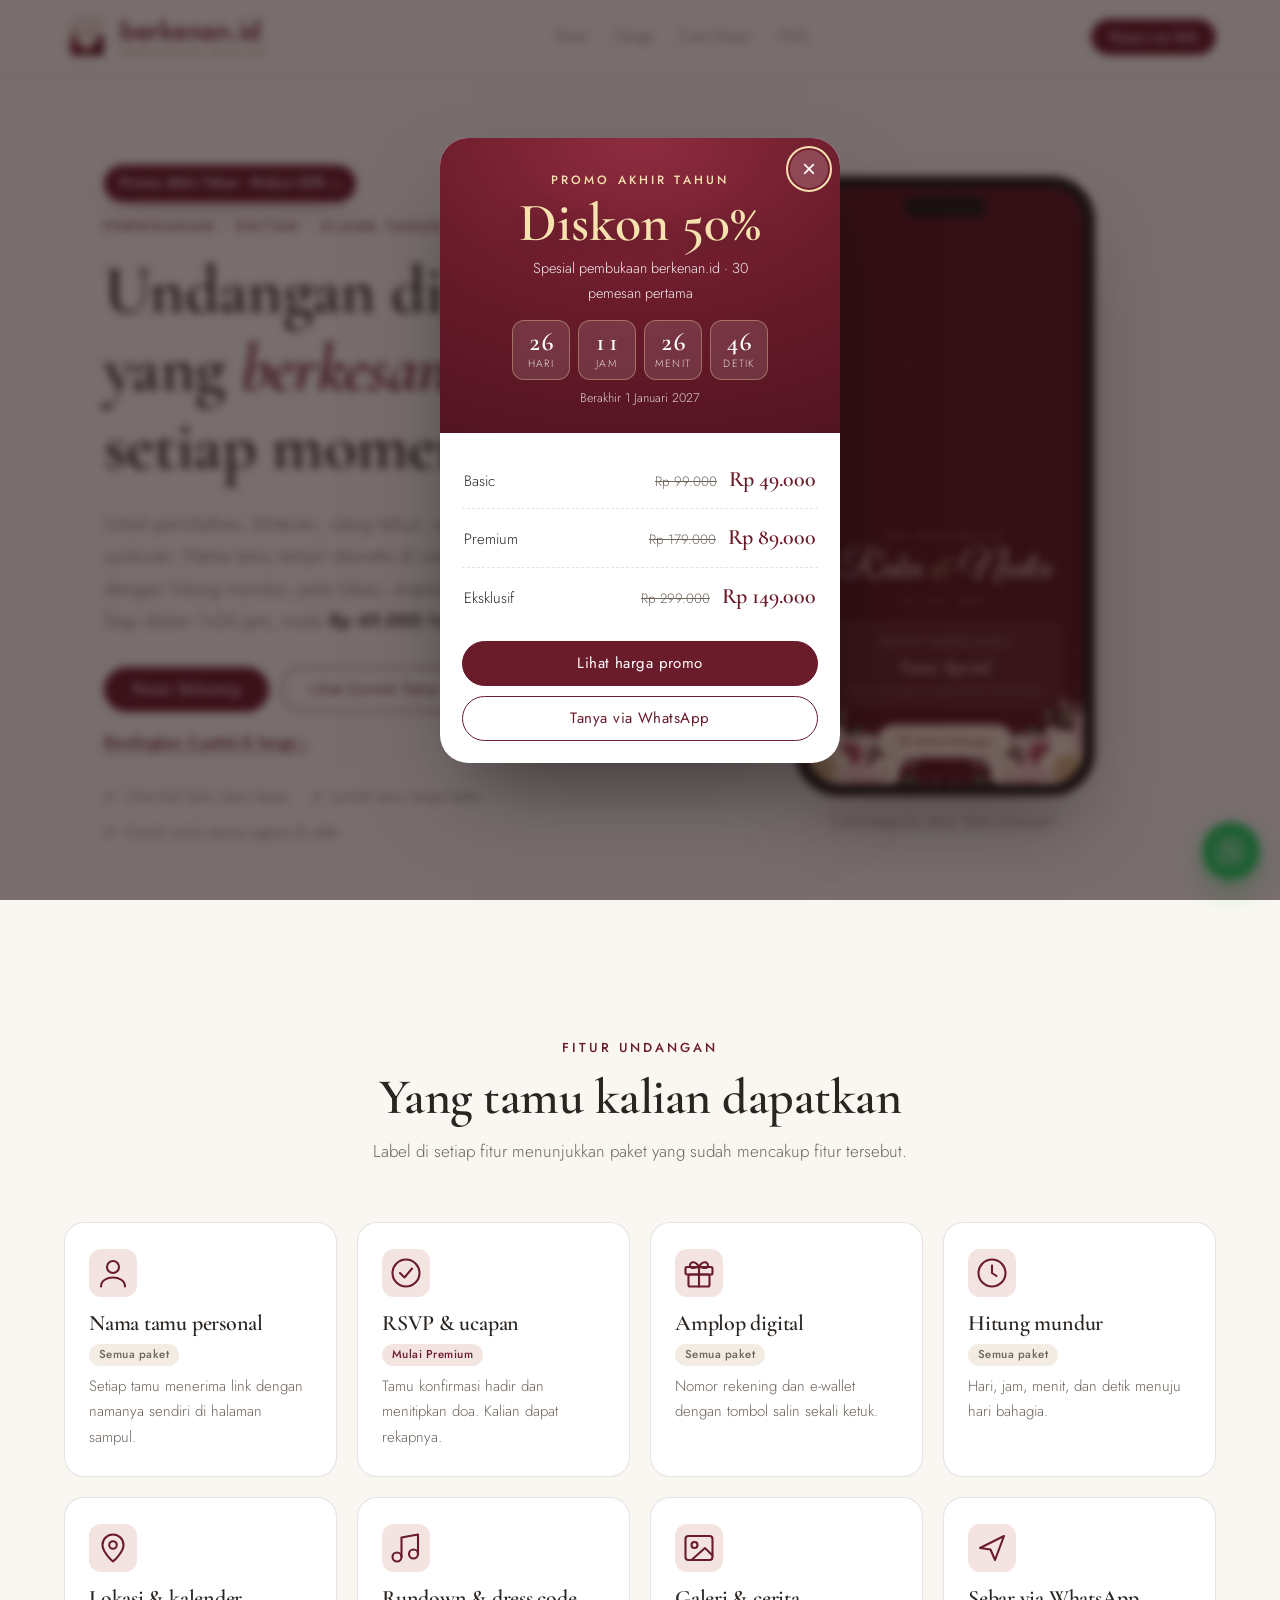
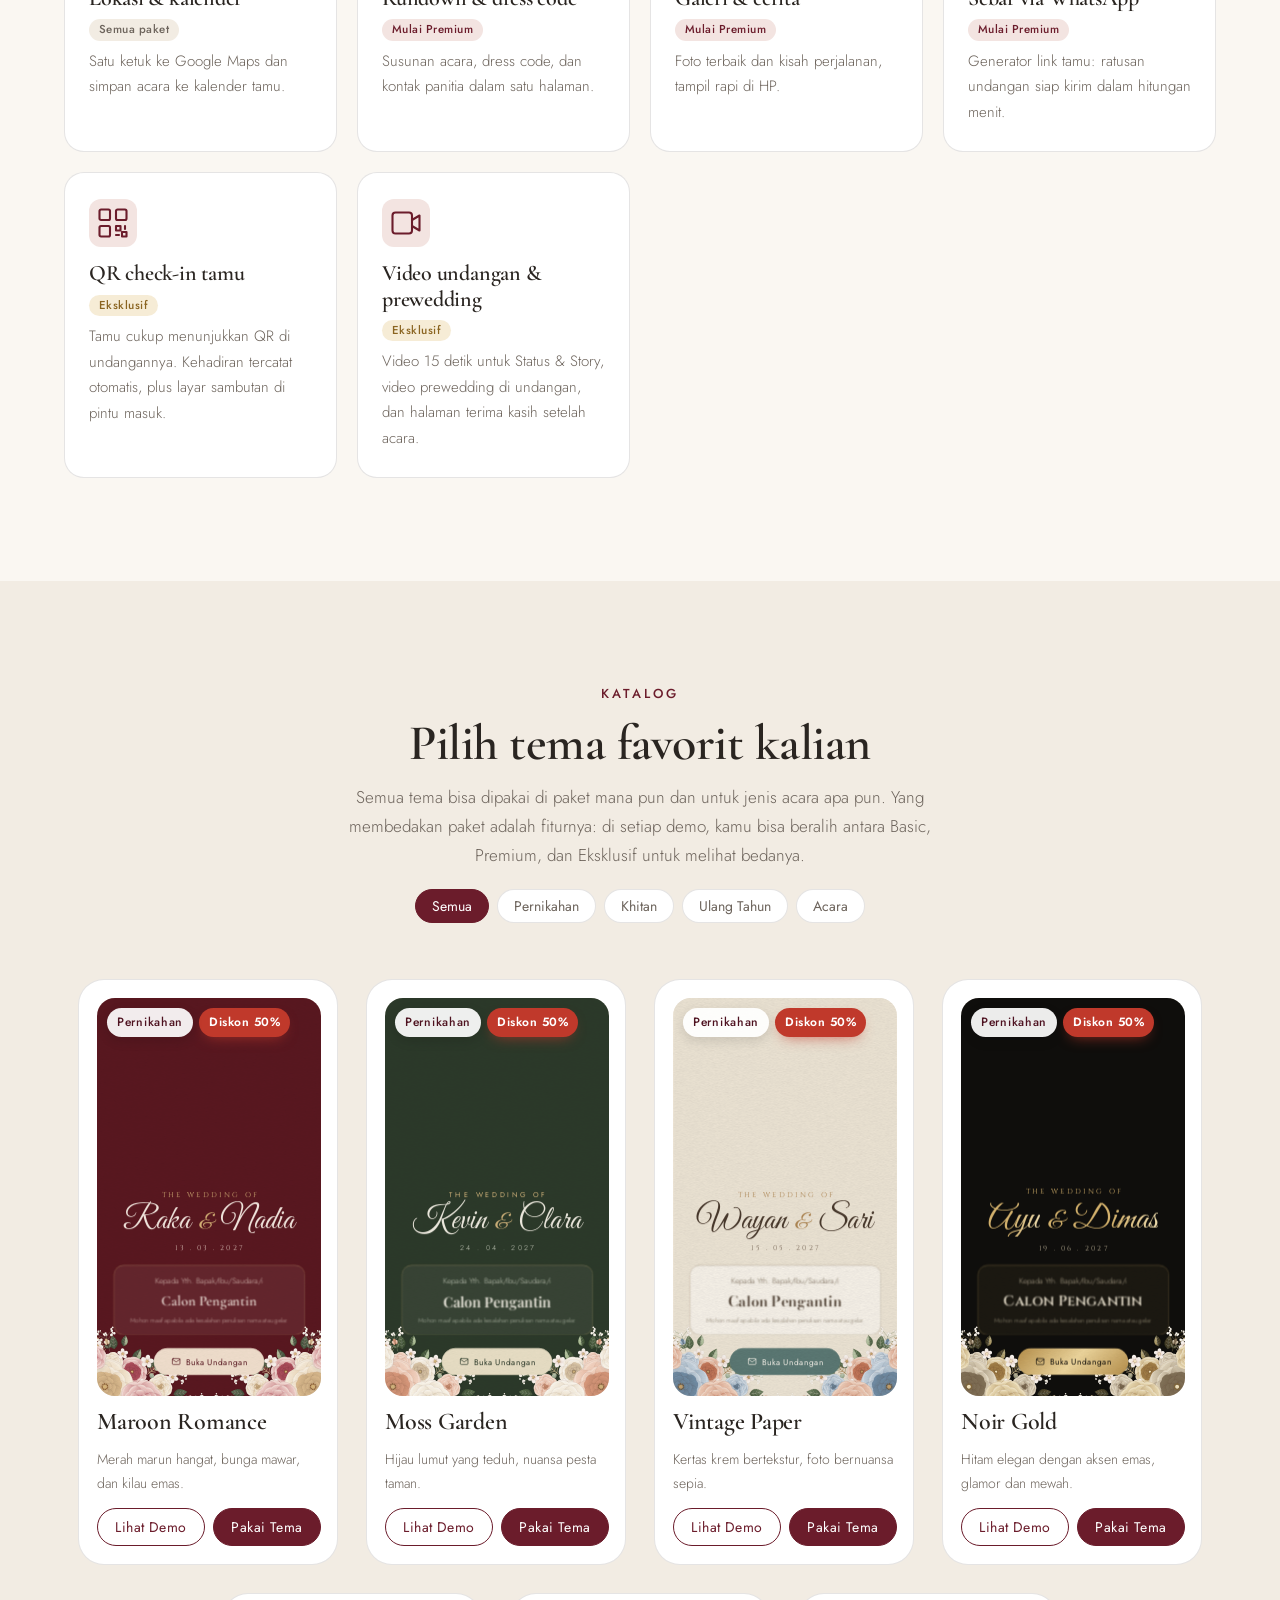
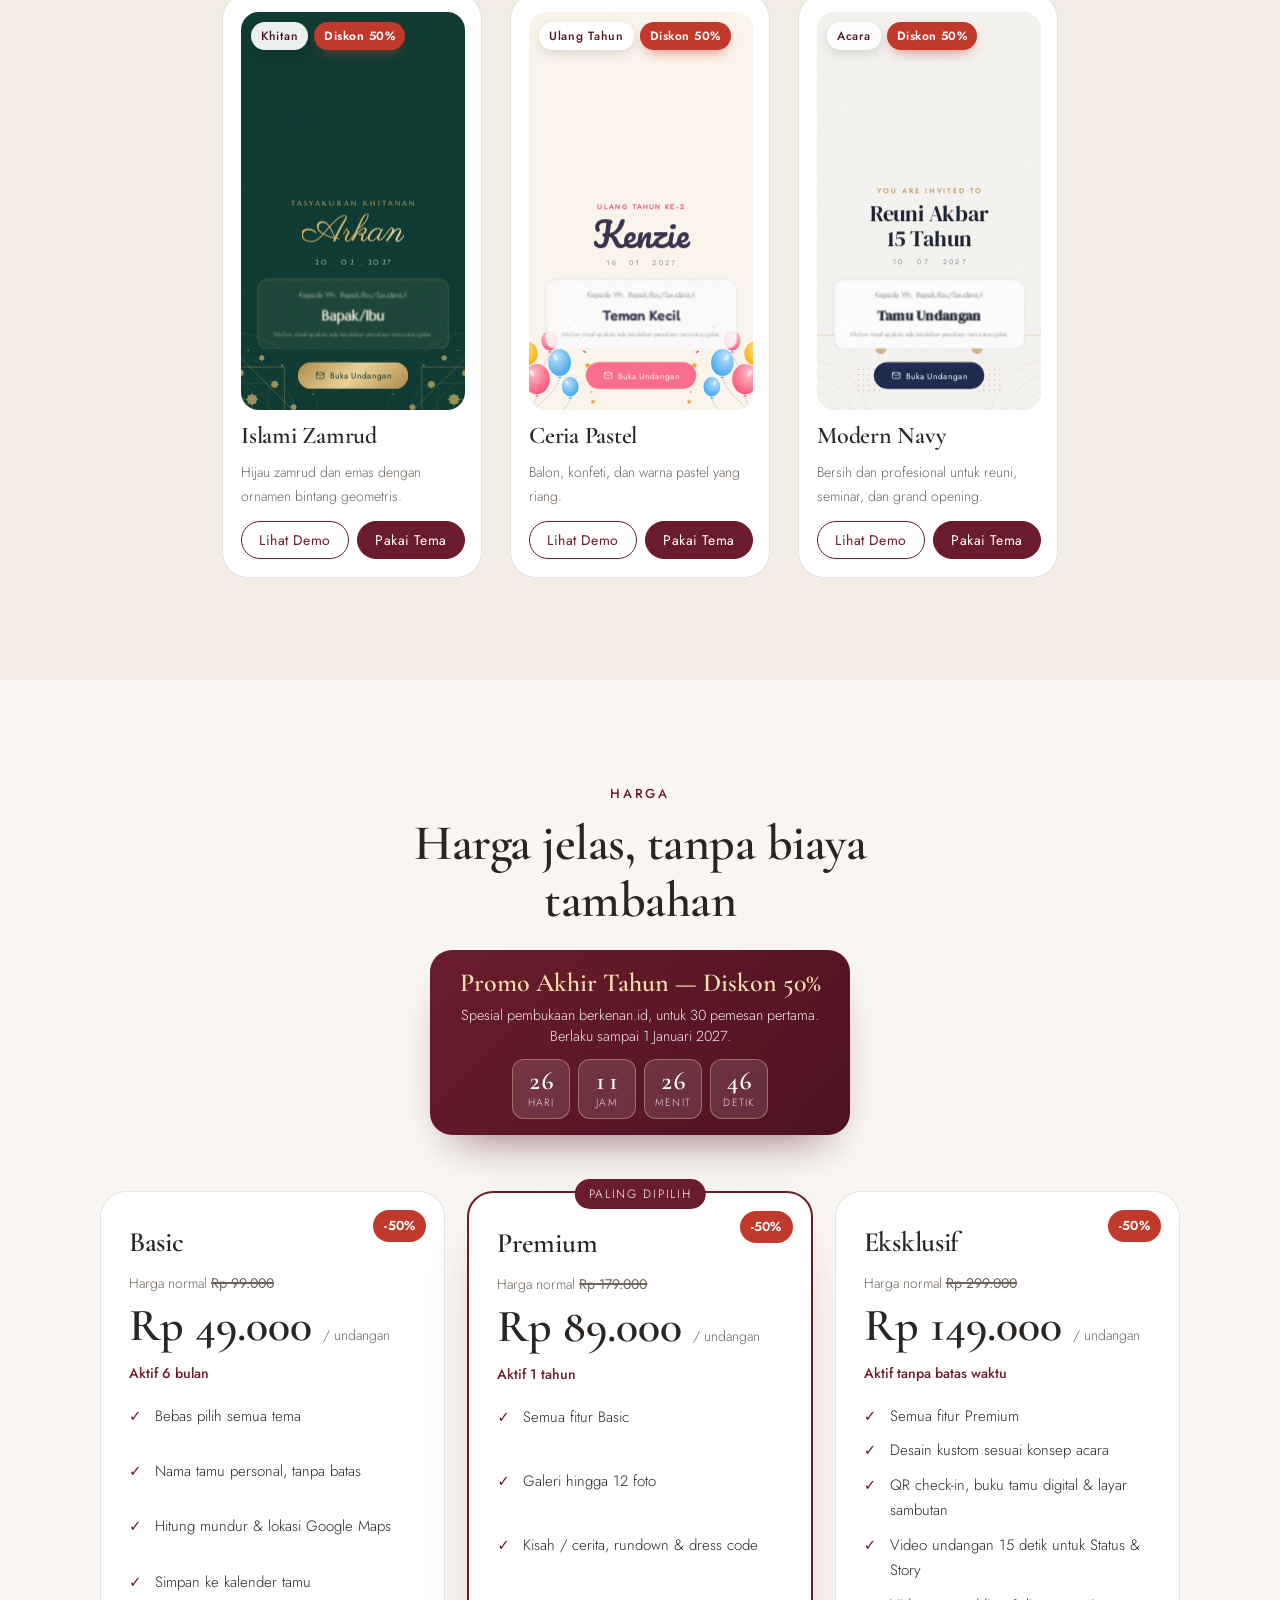
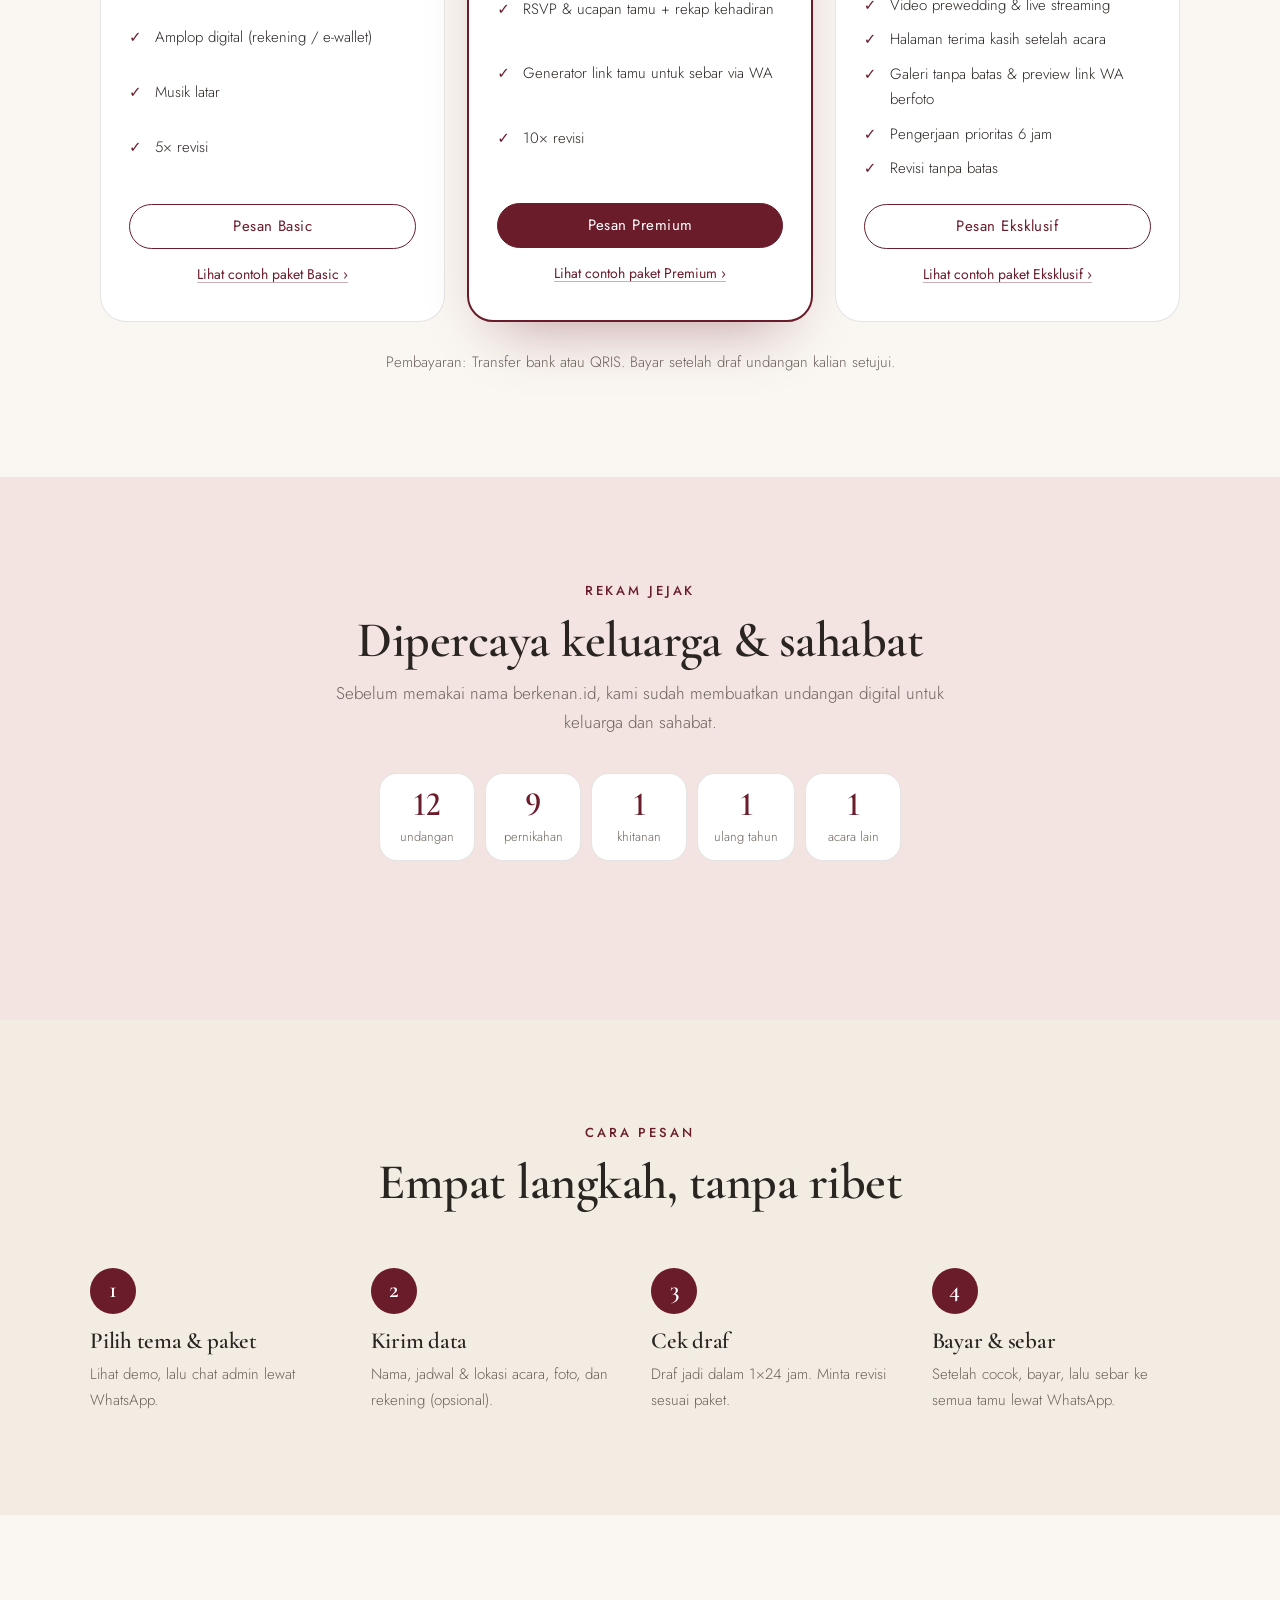
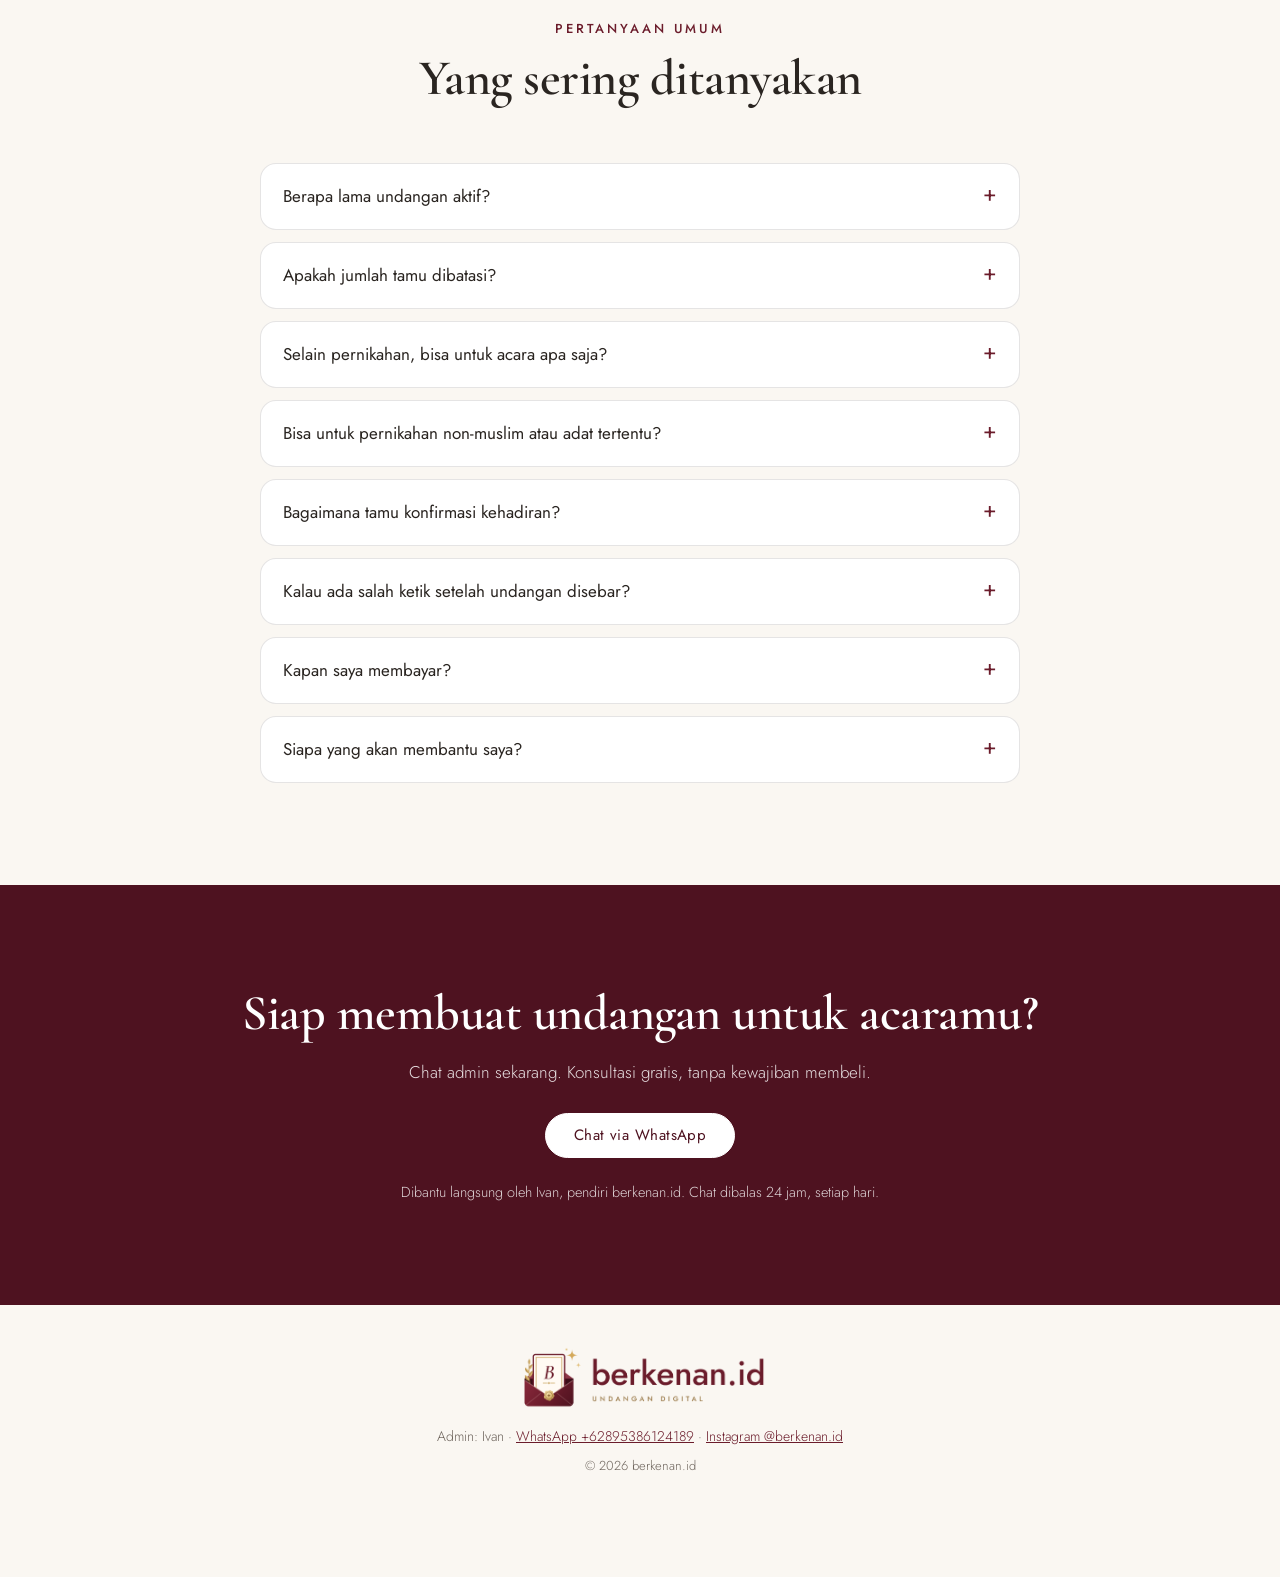
==== commit 79ac644c: "Testimoni jadi slider otomatis & kalimat ditulis ulang agar lebih natural - Grid testimoni diganti s" ====
--- a/index.html
+++ b/index.html
@@ -21,7 +21,7 @@
   <link rel="preconnect" href="https://fonts.googleapis.com">
   <link rel="preconnect" href="https://fonts.gstatic.com" crossorigin>
   <link href="https://fonts.googleapis.com/css2?family=Cormorant+Garamond:ital,wght@0,500;0,600;1,500&family=Jost:wght@300;400;500&display=swap" rel="stylesheet">
-  <link rel="stylesheet" href="assets/landing.css?v=20261128a">
+  <link rel="stylesheet" href="assets/landing.css?v=20261128b">
 </head>
 <body>
   <div class="peringatan" id="peringatan" hidden>
@@ -64,7 +64,7 @@
         <div class="hp">
           <!-- Undangan dirender selebar HP asli (375px) lalu diperkecil, supaya tampilannya persis seperti di HP tamu. -->
           <div class="hp-layar">
-            <iframe src="undangan/?u=demo-maroon&amp;to=Tamu%20Spesial&amp;v=20261128a" title="Contoh undangan tema Maroon Romance"></iframe>
+            <iframe src="undangan/?u=demo-maroon&amp;to=Tamu%20Spesial&amp;v=20261128b" title="Contoh undangan tema Maroon Romance"></iframe>
           </div>
         </div>
         <p class="hp-ket">Coba langsung: tekan “Buka Undangan”</p>
@@ -169,7 +169,14 @@
         <p>Sebelum memakai nama berkenan.id, kami sudah membuatkan undangan digital untuk keluarga dan sahabat.<span id="testi-ajak" hidden> Ini kesan mereka.</span></p>
         <ul class="ringkas-testi" id="ringkas-testi"></ul>
       </header>
-      <div class="grid-testimoni" id="grid-testimoni"></div>
+      <div class="slider-testi" id="slider-testi" role="region" aria-roledescription="carousel" aria-label="Testimoni" hidden>
+        <div class="jalur-testi" id="jalur-testi"></div>
+        <div class="kendali-testi">
+          <button type="button" class="panah-testi mundur" aria-label="Testimoni sebelumnya">‹</button>
+          <div class="titik-testi"></div>
+          <button type="button" class="panah-testi maju" aria-label="Testimoni berikutnya">›</button>
+        </div>
+      </div>
     </section>
 
     <section class="bagian lembut" id="cara">
@@ -244,7 +251,7 @@
     <svg viewBox="0 0 24 24" aria-hidden="true"><path d="M12 3a9 9 0 0 0-7.8 13.5L3 21l4.6-1.2A9 9 0 1 0 12 3z"/><path d="M9 8.5c0 3.5 3 6.5 6.5 6.5l1-1.6-2-1-1 1c-1.2-.5-2.4-1.7-2.9-2.9l1-1-1-2z"/></svg>
   </a>
 
-  <script src="config.js?v=20261128a"></script>
-  <script src="assets/landing.js?v=20261128a"></script>
+  <script src="config.js?v=20261128b"></script>
+  <script src="assets/landing.js?v=20261128b"></script>
 </body>
 </html>
--- a/assets/landing.css
+++ b/assets/landing.css
@@ -232,7 +232,23 @@
 
 /* ---------- testimoni (config.js → testimoni) ---------- */
 .testimoni { background: var(--aksen-lembut); }
-.grid-testimoni { display: grid; grid-template-columns: repeat(auto-fit, minmax(270px, 1fr)); gap: 20px; max-width: 1080px; margin: 0 auto; }
+/* Slider: 3 kartu per layar di desktop, 2 di tablet, 1 (+ intip kartu berikutnya) di HP */
+.slider-testi { max-width: 1080px; margin: 0 auto; }
+.jalur-testi { position: relative; display: flex; gap: 20px; overflow-x: auto; scroll-snap-type: x mandatory; scrollbar-width: none; overscroll-behavior-x: contain; padding: 2px 0; }
+.jalur-testi::-webkit-scrollbar { display: none; }
+.jalur-testi .kartu-testi { flex: 0 0 calc((100% - 40px) / 3); scroll-snap-align: start; }
+.kendali-testi { display: flex; align-items: center; justify-content: center; gap: 16px; margin-top: 24px; }
+.satu-hal .kendali-testi { display: none; }
+.panah-testi { width: 42px; height: 42px; flex: none; display: grid; place-items: center; padding: 0 0 3px; border-radius: 50%; border: 1px solid var(--aksen); background: transparent; color: var(--aksen); font: 400 26px/1 var(--font-teks); cursor: pointer; transition: background .2s ease, color .2s ease; }
+.panah-testi:hover { background: var(--aksen); color: #fff; }
+.panah-testi:focus-visible, .titik-testi button:focus-visible { outline: 2px solid var(--aksen); outline-offset: 3px; }
+.titik-testi { display: flex; flex-wrap: wrap; justify-content: center; gap: 4px; }
+.titik-testi.angka { min-width: 64px; font-size: 15px; letter-spacing: .08em; color: var(--redup); font-variant-numeric: tabular-nums; }
+.titik-testi button { position: relative; width: 8px; height: 8px; margin: 4px; padding: 0; border: 0; border-radius: 999px; background: rgba(107, 28, 43, .25); cursor: pointer; transition: width .3s ease, background .3s ease; }
+.titik-testi button::after { content: ""; position: absolute; inset: -8px -4px; }
+.titik-testi button[aria-current="true"] { width: 22px; background: var(--aksen); }
+@media (max-width: 900px) { .jalur-testi .kartu-testi { flex-basis: calc((100% - 20px) / 2); } }
+@media (max-width: 600px) { .jalur-testi { gap: 14px; } .jalur-testi .kartu-testi { flex-basis: 86%; } }
 .kartu-testi { margin: 0; background: var(--kartu); border: 1px solid var(--garis); border-radius: 22px; padding: 26px 24px 22px; display: flex; flex-direction: column; gap: 16px; }
 .kartu-testi blockquote { margin: 0; flex: 1; font-family: var(--font-judul); font-size: 20px; font-style: italic; line-height: 1.5; color: var(--tinta); }
 .kartu-testi blockquote::before { content: "“"; display: block; font-size: 54px; line-height: .6; color: var(--emas); margin-bottom: 6px; font-style: normal; }
@@ -301,5 +317,3 @@
 @media (max-width: 420px) { .harga-hp { font-size: 14px; } .ringkas-testi li { min-width: 84px; padding: 12px 12px 10px; } .ringkas-testi b { font-size: 30px; } }
 @media (max-width: 349px) { .harga-hp { display: none; } }
 
-/* Tombol "Lihat … testimoni lainnya" */
-.testi-lagi { text-align: center; margin: 26px 0 0; }
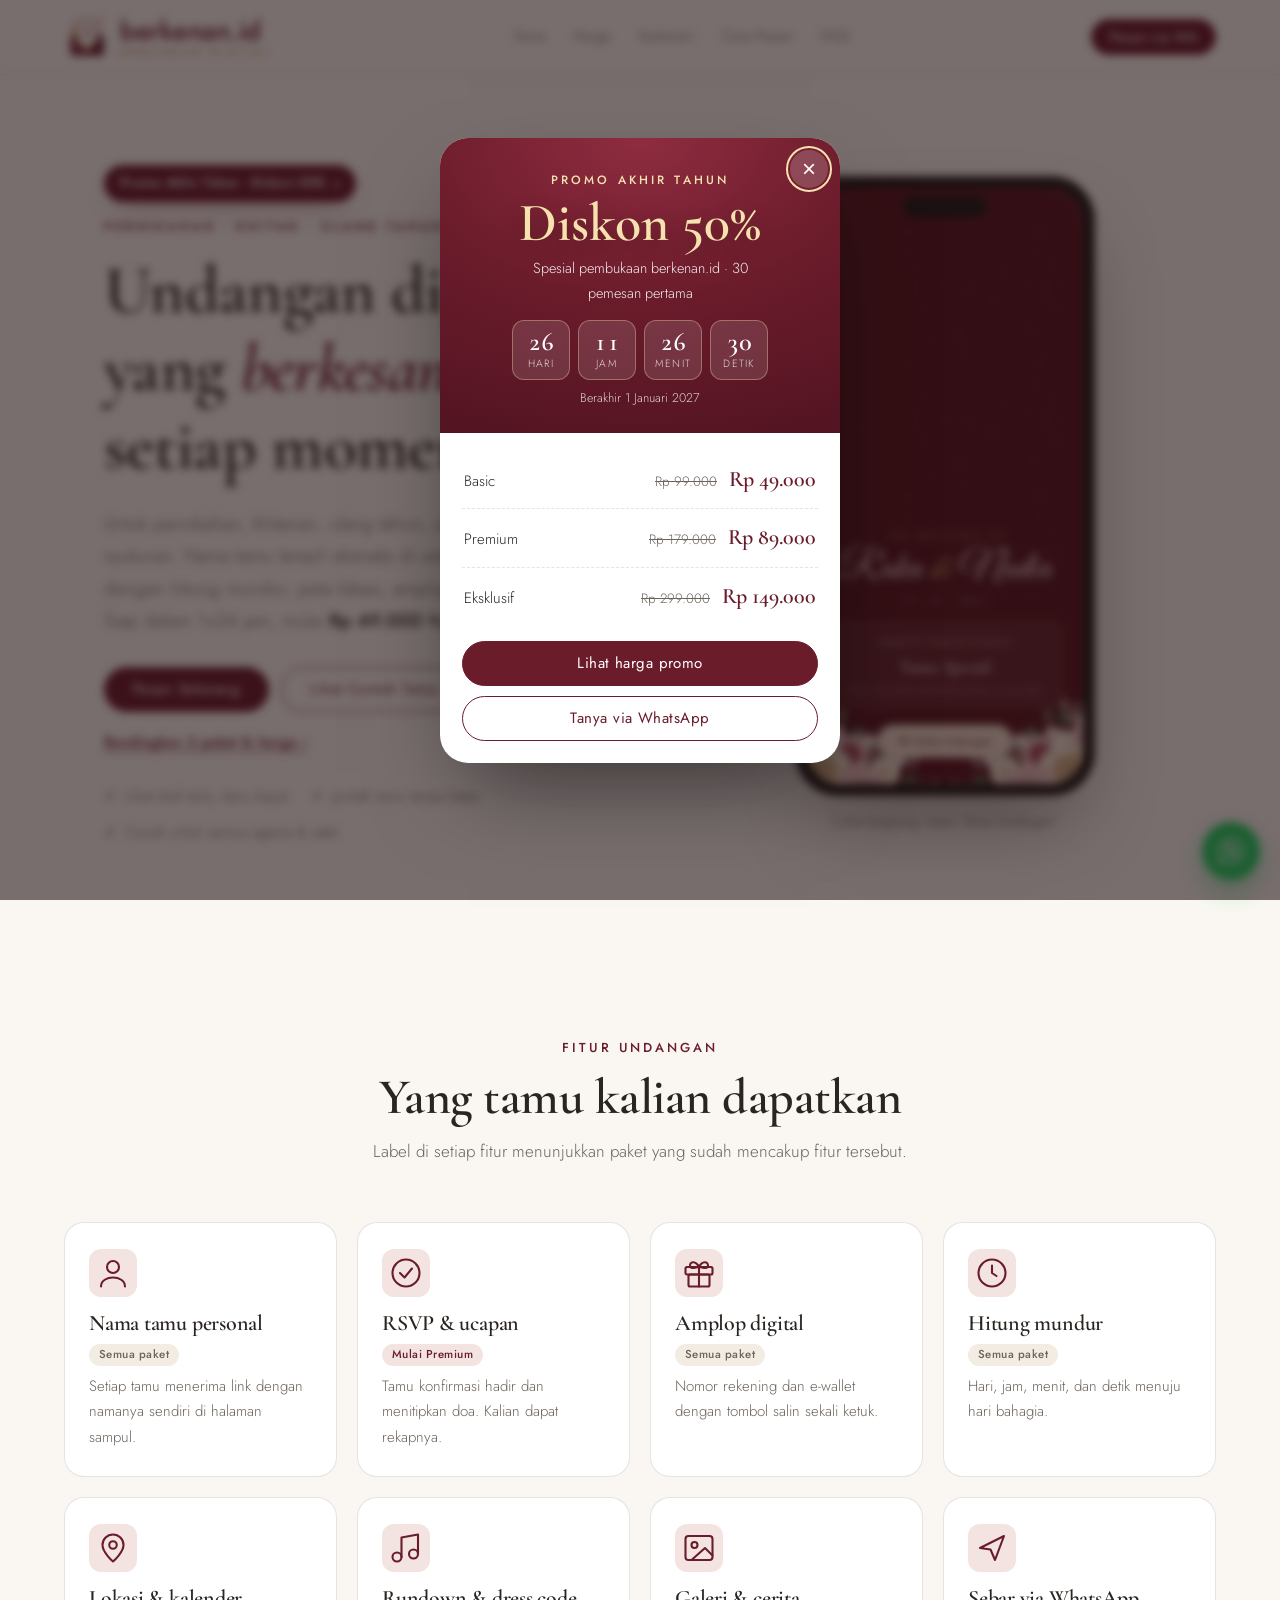
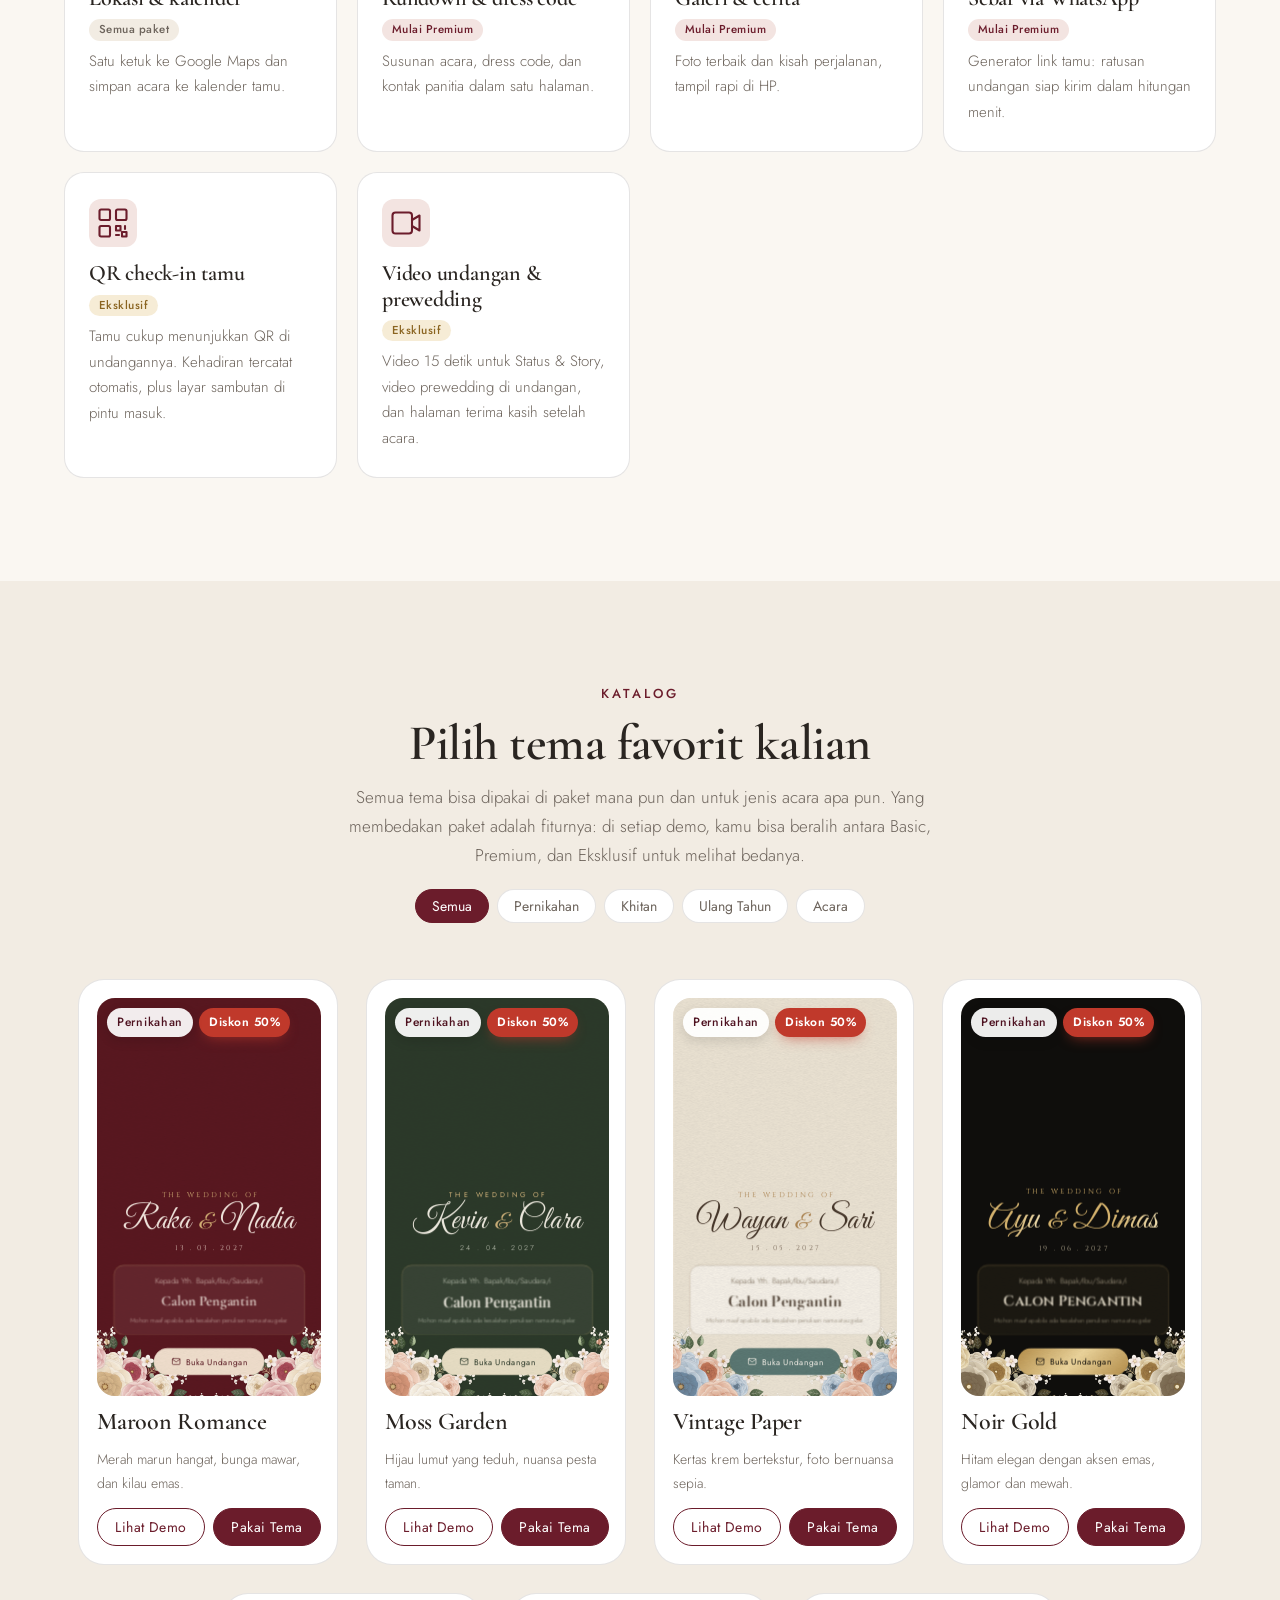
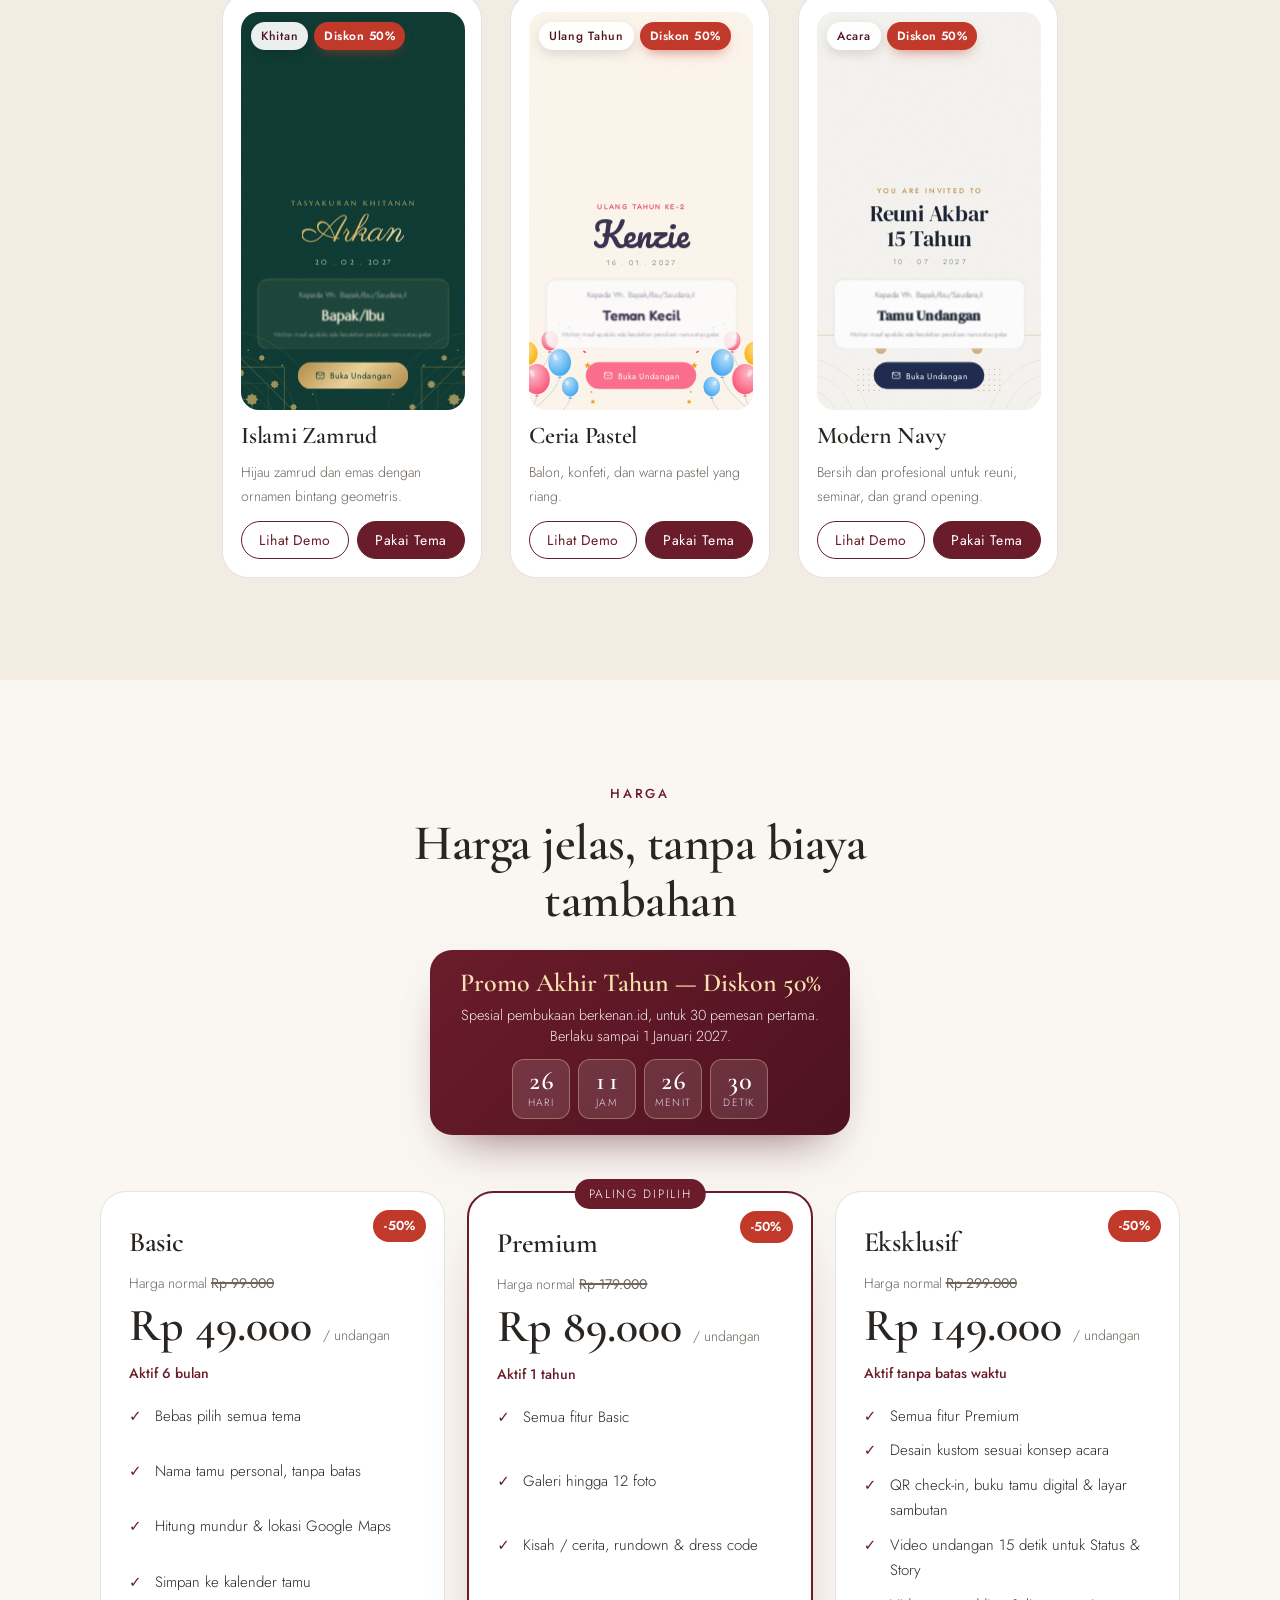
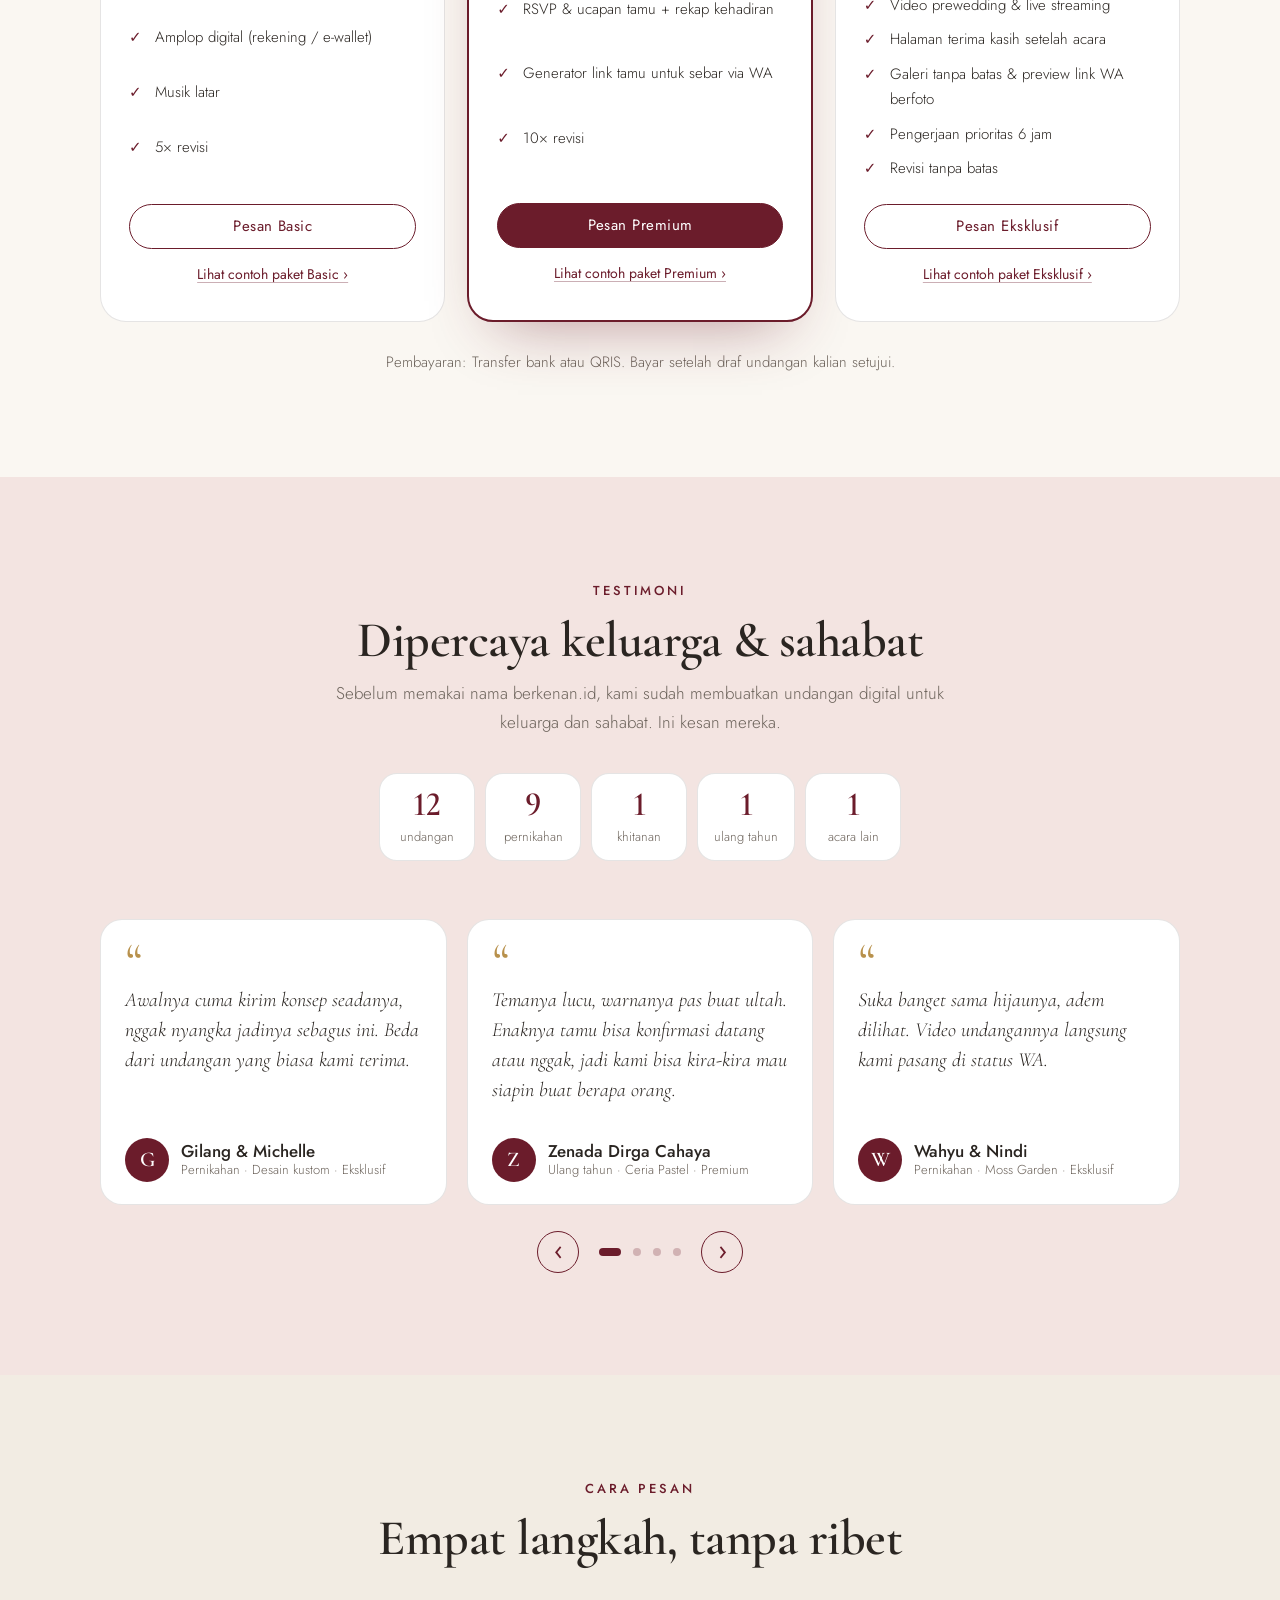
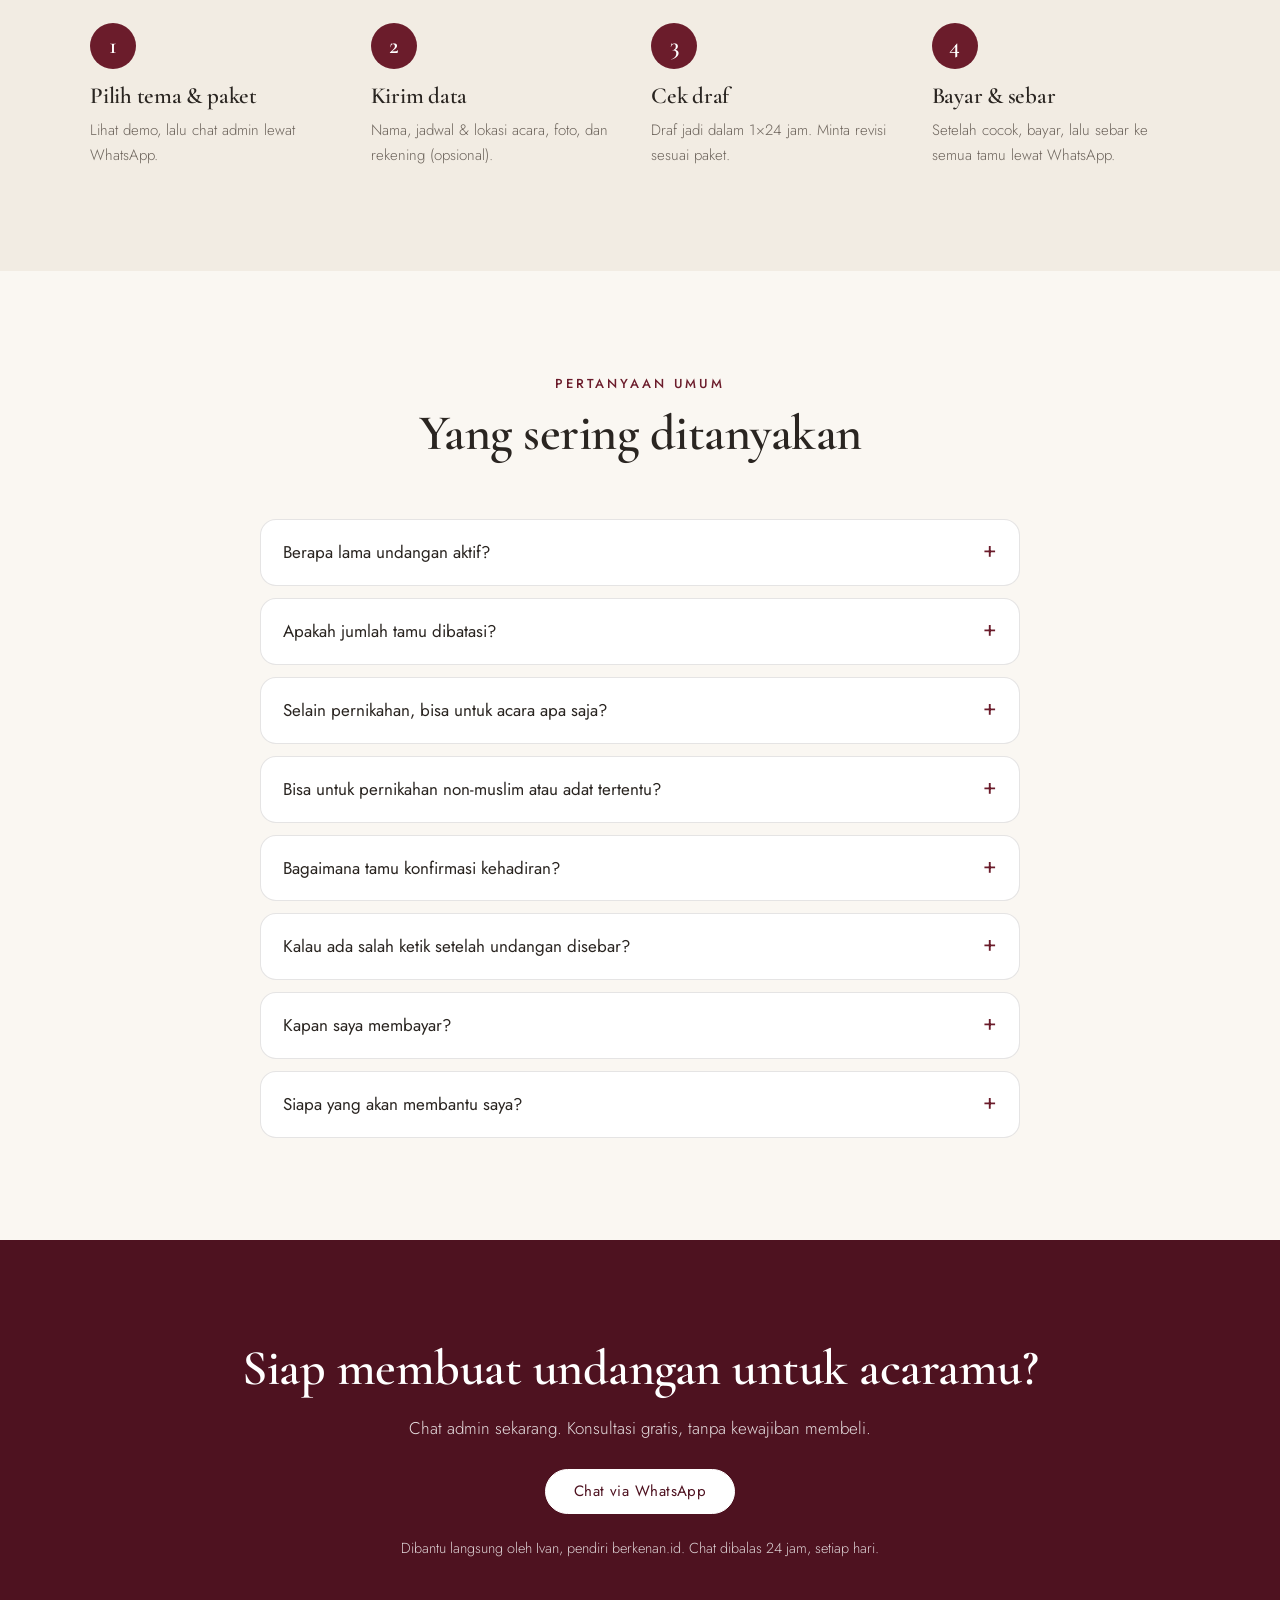
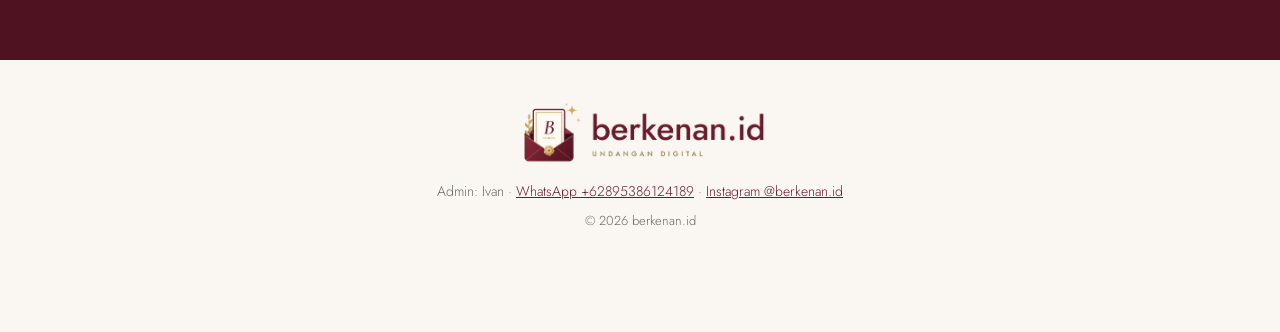
==== commit 4f9a7cd1: "Tampilkan 12 testimoni (kalimat sudah disetujui masing-masing) Co-Authored-By: Claude Opus 5.5 <nore" ====
--- a/index.html
+++ b/index.html
@@ -21,7 +21,7 @@
   <link rel="preconnect" href="https://fonts.googleapis.com">
   <link rel="preconnect" href="https://fonts.gstatic.com" crossorigin>
   <link href="https://fonts.googleapis.com/css2?family=Cormorant+Garamond:ital,wght@0,500;0,600;1,500&family=Jost:wght@300;400;500&display=swap" rel="stylesheet">
-  <link rel="stylesheet" href="assets/landing.css?v=20261128b">
+  <link rel="stylesheet" href="assets/landing.css?v=20261128c">
 </head>
 <body>
   <div class="peringatan" id="peringatan" hidden>
@@ -64,7 +64,7 @@
         <div class="hp">
           <!-- Undangan dirender selebar HP asli (375px) lalu diperkecil, supaya tampilannya persis seperti di HP tamu. -->
           <div class="hp-layar">
-            <iframe src="undangan/?u=demo-maroon&amp;to=Tamu%20Spesial&amp;v=20261128b" title="Contoh undangan tema Maroon Romance"></iframe>
+            <iframe src="undangan/?u=demo-maroon&amp;to=Tamu%20Spesial&amp;v=20261128c" title="Contoh undangan tema Maroon Romance"></iframe>
           </div>
         </div>
         <p class="hp-ket">Coba langsung: tekan “Buka Undangan”</p>
@@ -251,7 +251,7 @@
     <svg viewBox="0 0 24 24" aria-hidden="true"><path d="M12 3a9 9 0 0 0-7.8 13.5L3 21l4.6-1.2A9 9 0 1 0 12 3z"/><path d="M9 8.5c0 3.5 3 6.5 6.5 6.5l1-1.6-2-1-1 1c-1.2-.5-2.4-1.7-2.9-2.9l1-1-1-2z"/></svg>
   </a>
 
-  <script src="config.js?v=20261128b"></script>
-  <script src="assets/landing.js?v=20261128b"></script>
+  <script src="config.js?v=20261128c"></script>
+  <script src="assets/landing.js?v=20261128c"></script>
 </body>
 </html>
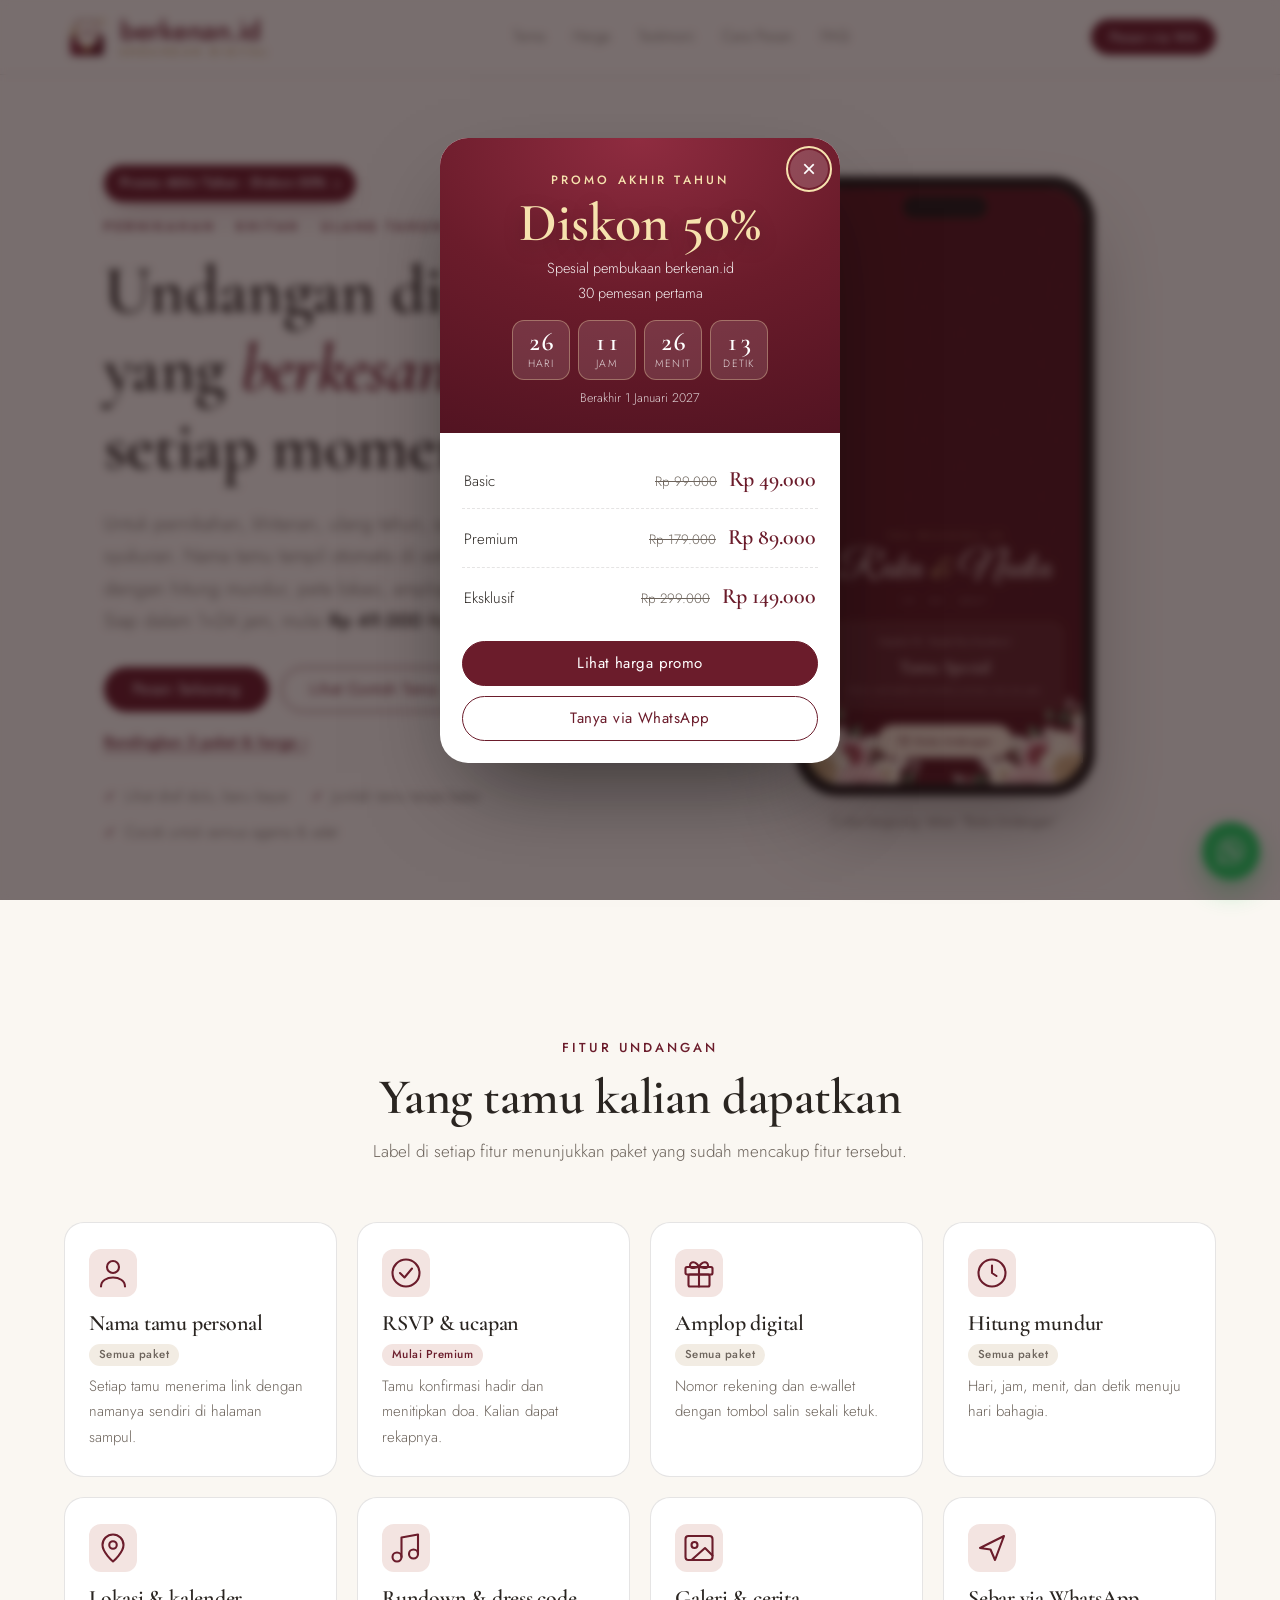
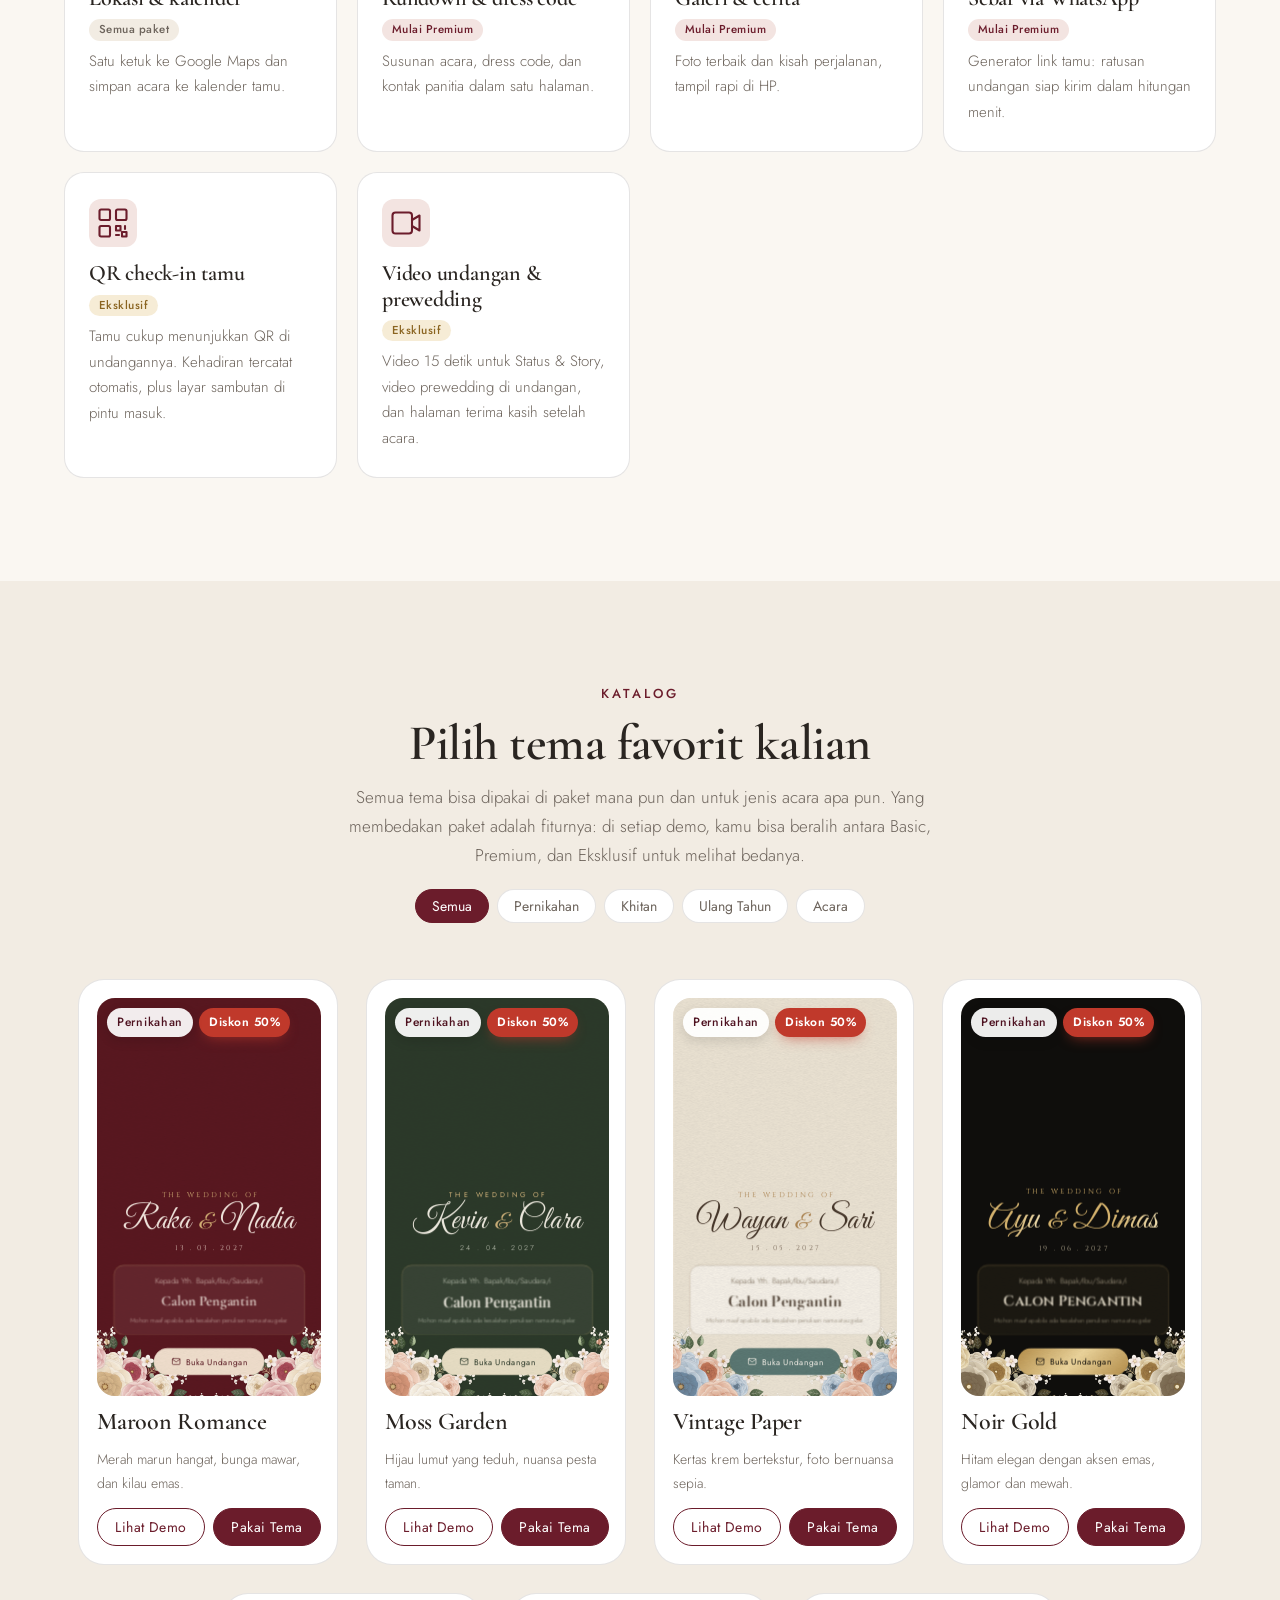
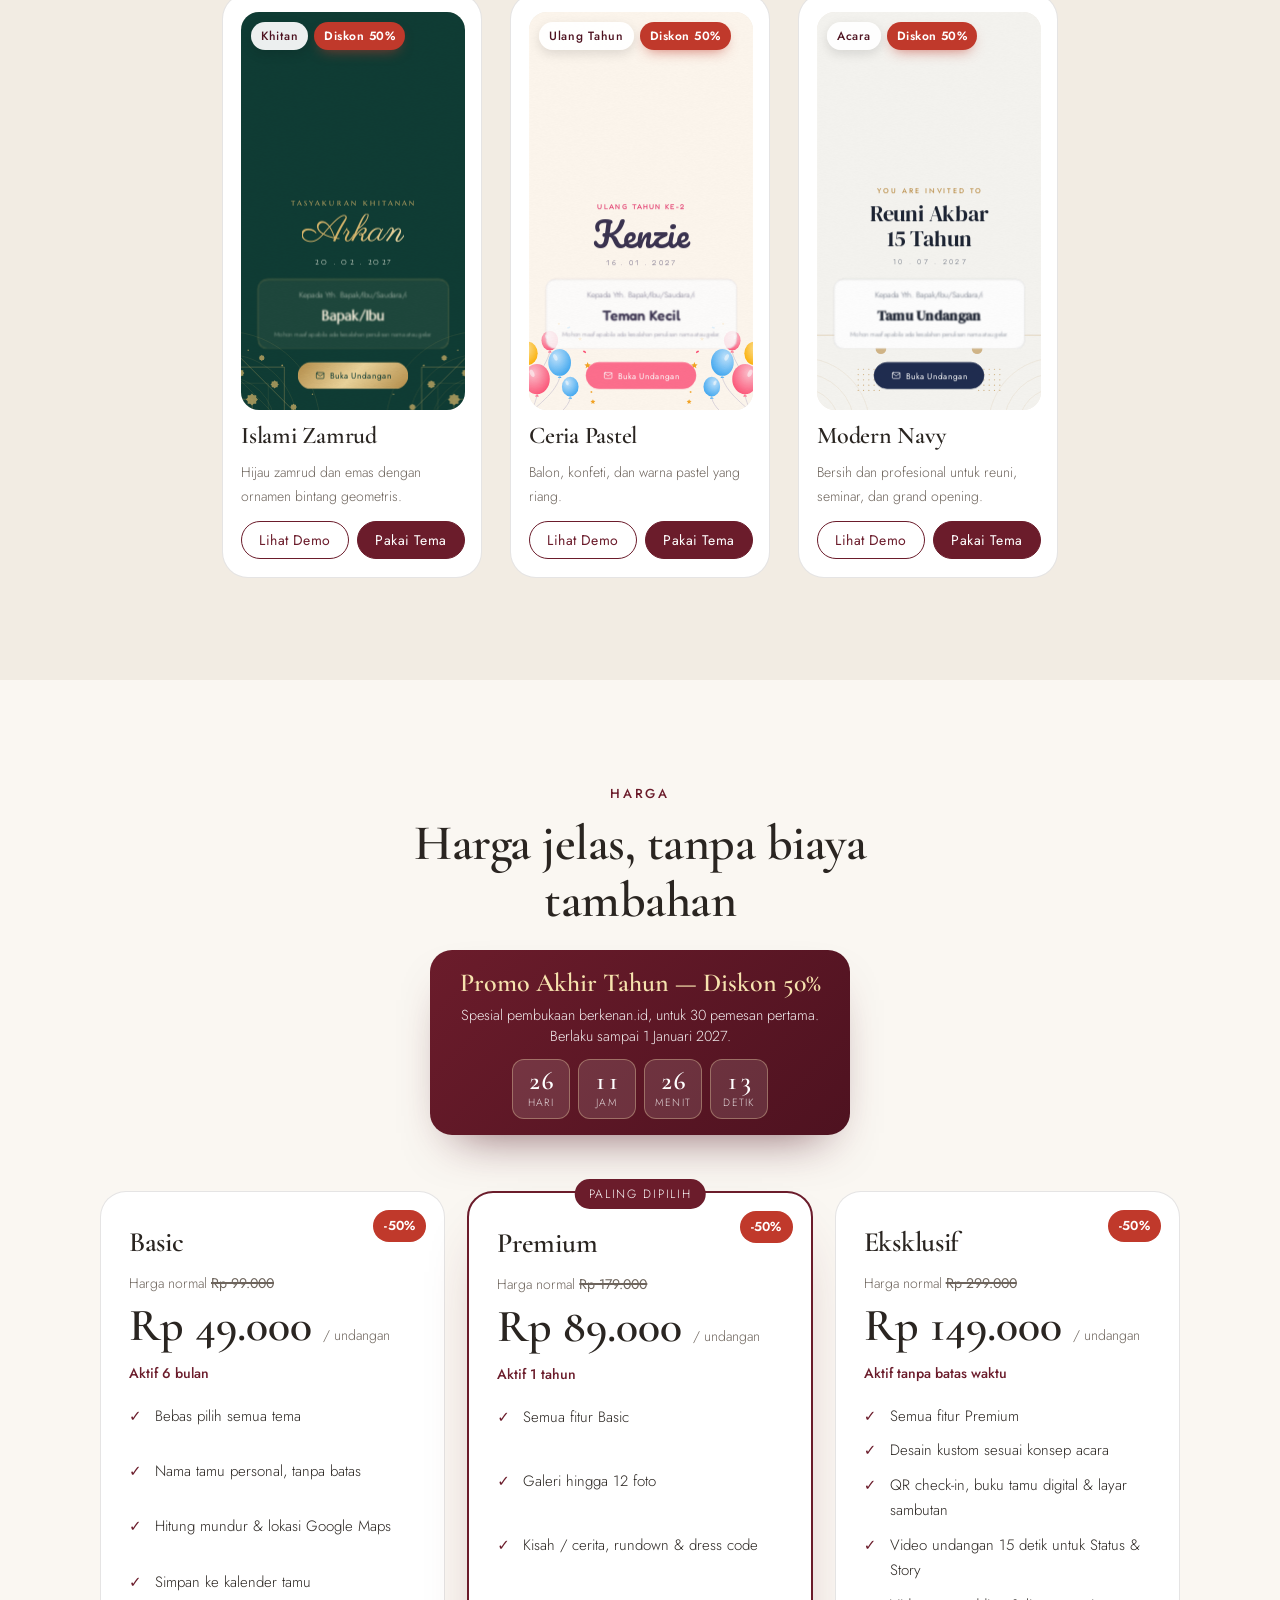
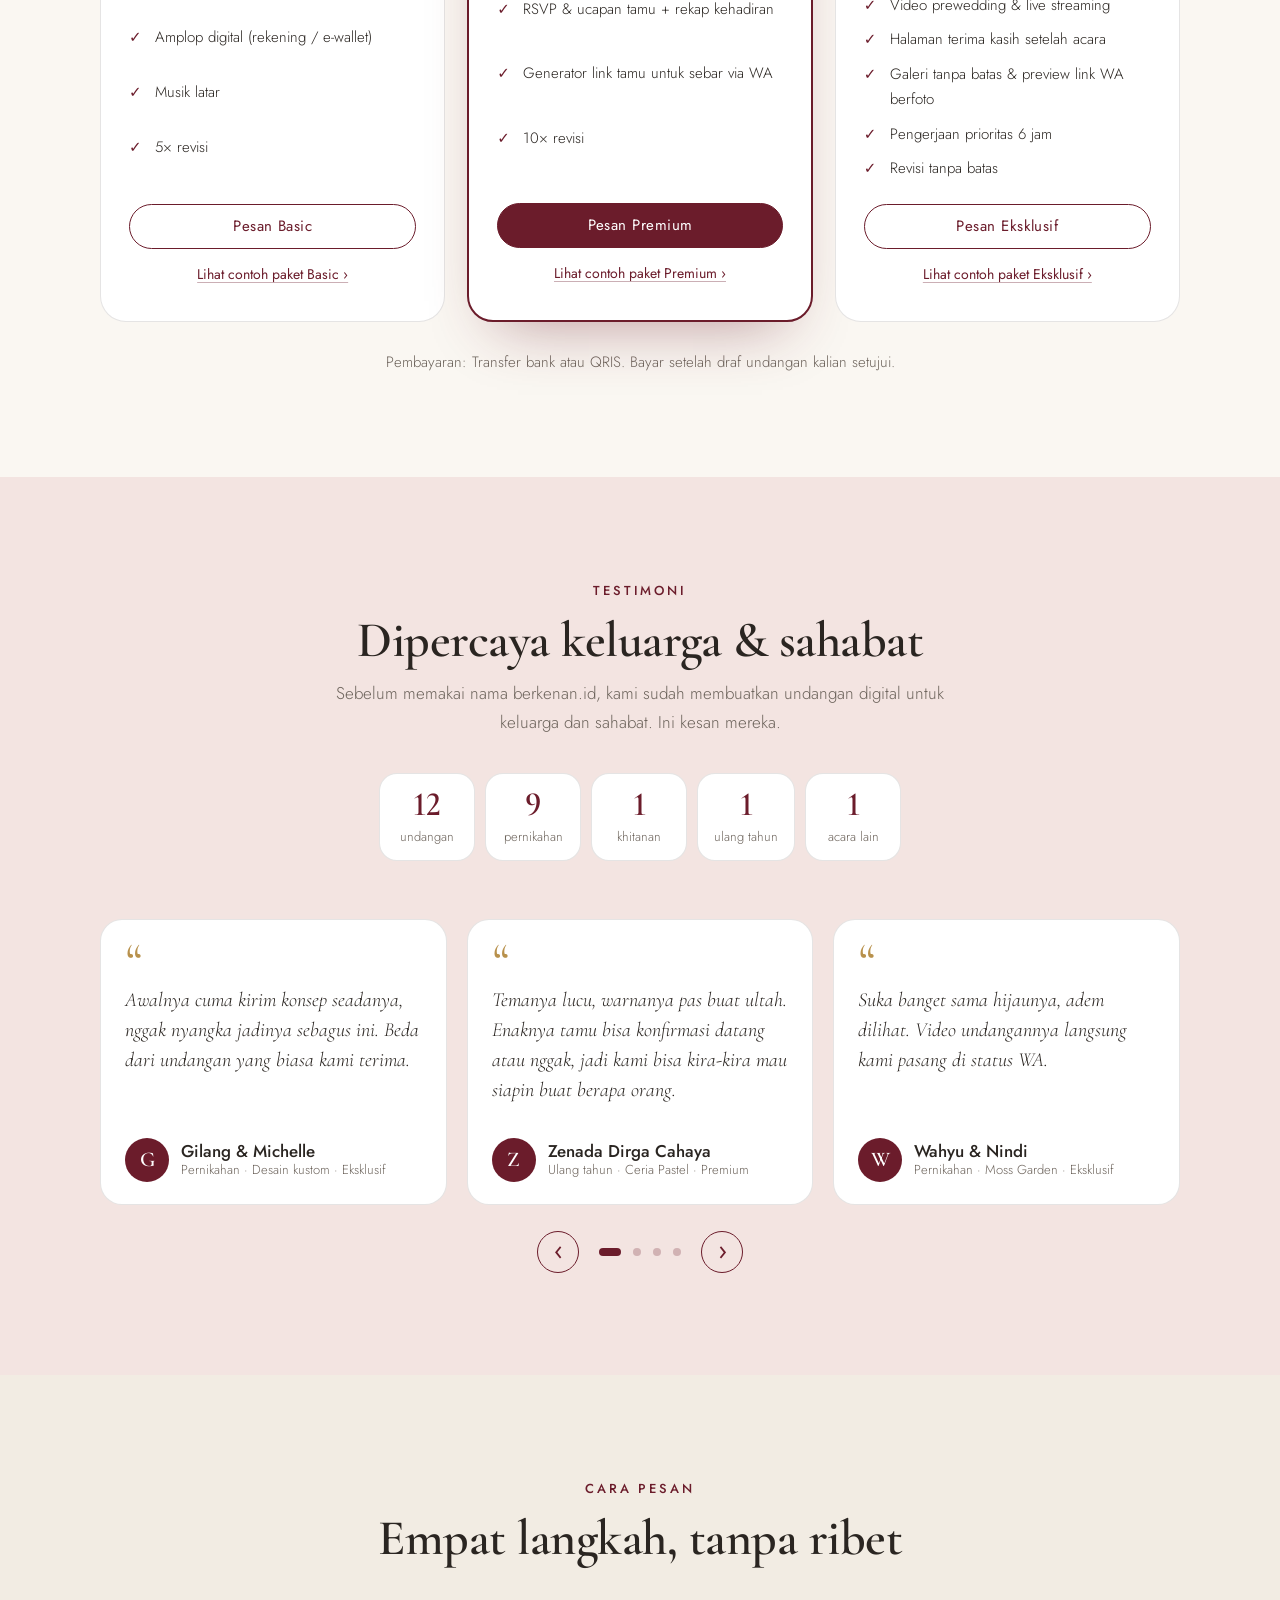
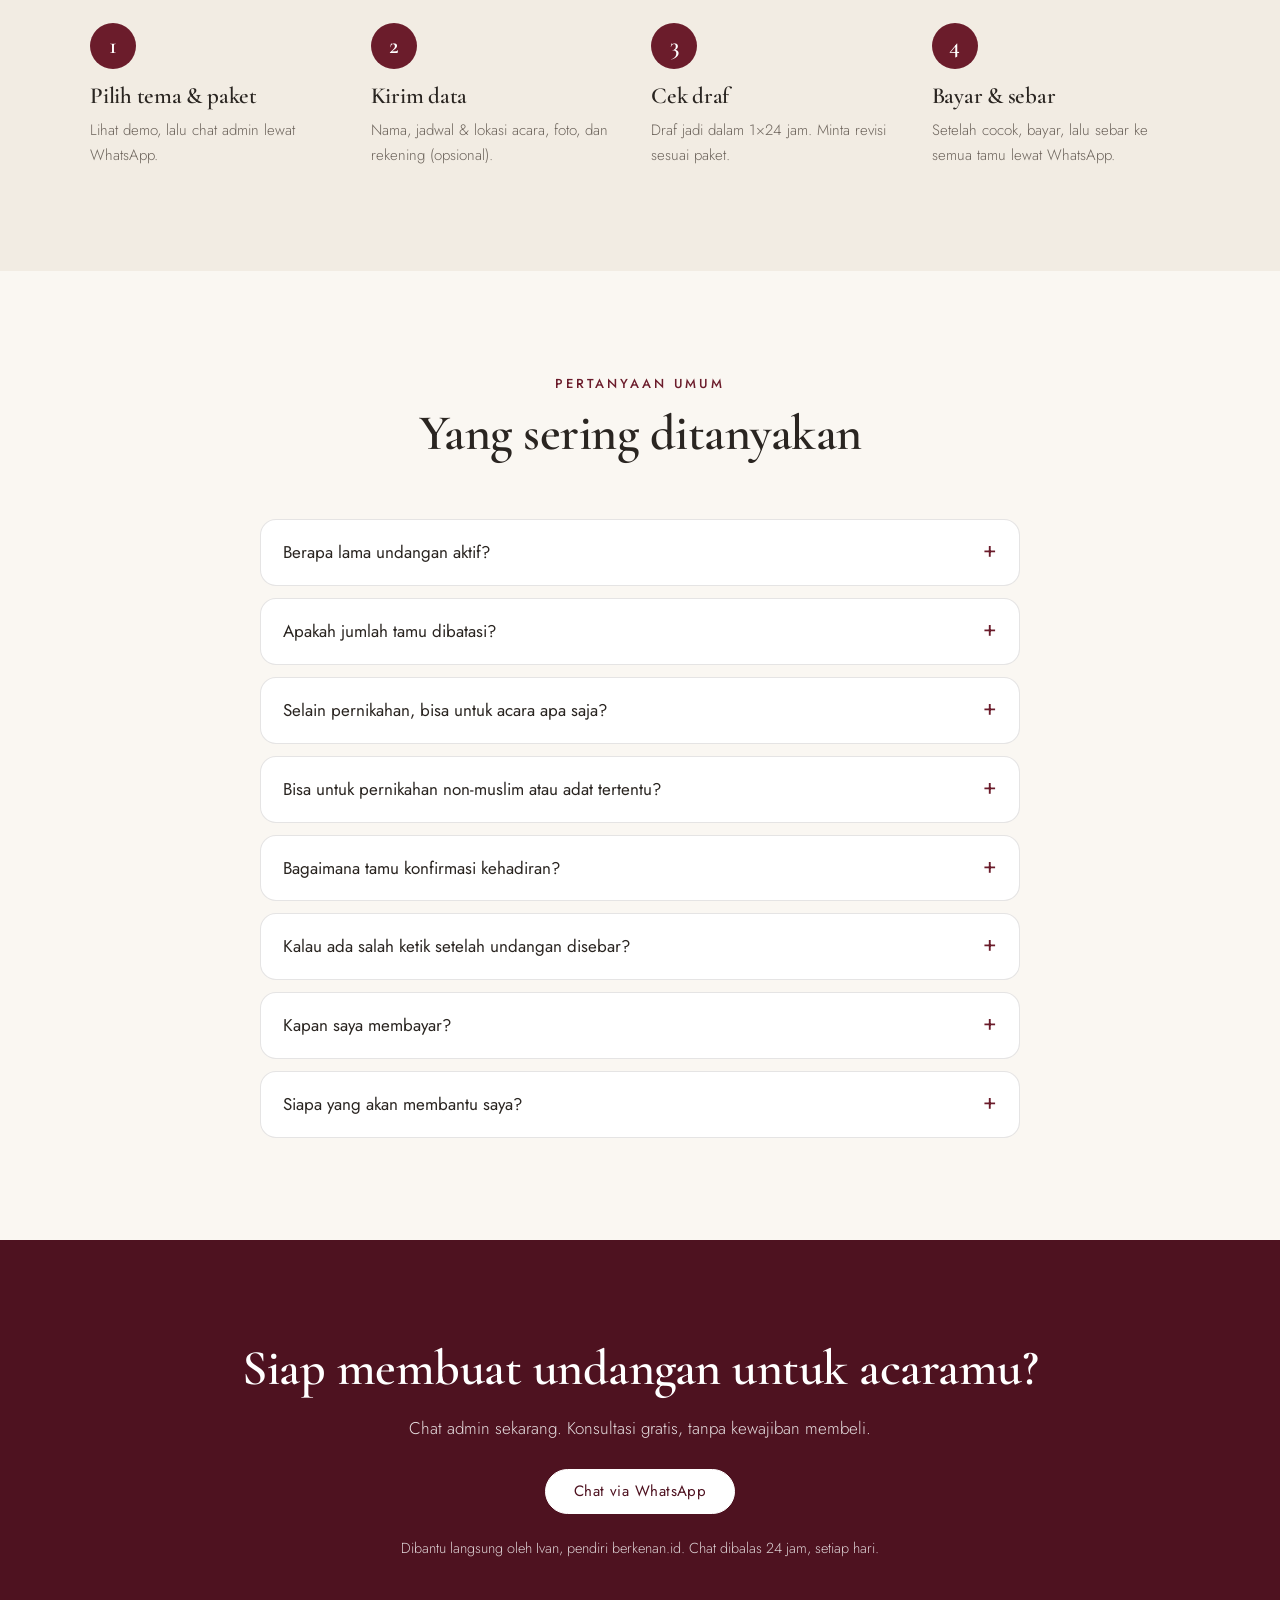
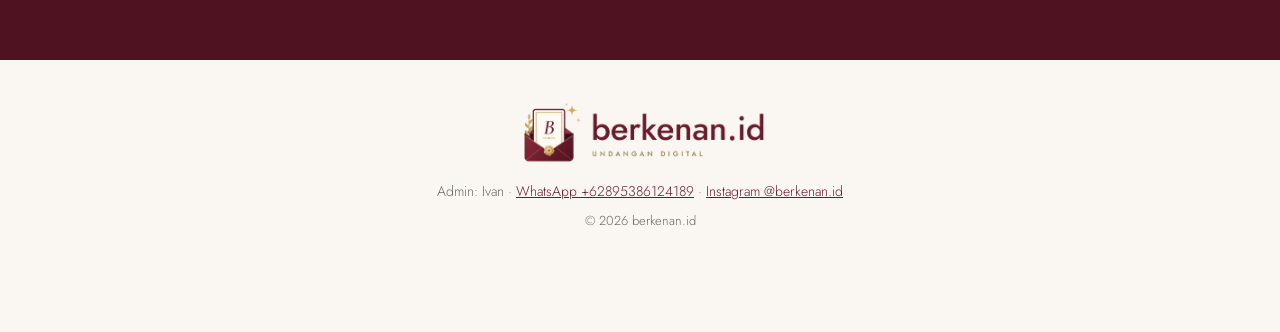
==== commit fc3a48fa: "Popup promo: "30 pemesan pertama" di baris sendiri Co-Authored-By: Claude Opus 5.5 <noreply@anthropi" ====
--- a/index.html
+++ b/index.html
@@ -21,7 +21,7 @@
   <link rel="preconnect" href="https://fonts.googleapis.com">
   <link rel="preconnect" href="https://fonts.gstatic.com" crossorigin>
   <link href="https://fonts.googleapis.com/css2?family=Cormorant+Garamond:ital,wght@0,500;0,600;1,500&family=Jost:wght@300;400;500&display=swap" rel="stylesheet">
-  <link rel="stylesheet" href="assets/landing.css?v=20261128c">
+  <link rel="stylesheet" href="assets/landing.css?v=20261128d">
 </head>
 <body>
   <div class="peringatan" id="peringatan" hidden>
@@ -64,7 +64,7 @@
         <div class="hp">
           <!-- Undangan dirender selebar HP asli (375px) lalu diperkecil, supaya tampilannya persis seperti di HP tamu. -->
           <div class="hp-layar">
-            <iframe src="undangan/?u=demo-maroon&amp;to=Tamu%20Spesial&amp;v=20261128c" title="Contoh undangan tema Maroon Romance"></iframe>
+            <iframe src="undangan/?u=demo-maroon&amp;to=Tamu%20Spesial&amp;v=20261128d" title="Contoh undangan tema Maroon Romance"></iframe>
           </div>
         </div>
         <p class="hp-ket">Coba langsung: tekan “Buka Undangan”</p>
@@ -251,7 +251,7 @@
     <svg viewBox="0 0 24 24" aria-hidden="true"><path d="M12 3a9 9 0 0 0-7.8 13.5L3 21l4.6-1.2A9 9 0 1 0 12 3z"/><path d="M9 8.5c0 3.5 3 6.5 6.5 6.5l1-1.6-2-1-1 1c-1.2-.5-2.4-1.7-2.9-2.9l1-1-1-2z"/></svg>
   </a>
 
-  <script src="config.js?v=20261128c"></script>
-  <script src="assets/landing.js?v=20261128c"></script>
+  <script src="config.js?v=20261128d"></script>
+  <script src="assets/landing.js?v=20261128d"></script>
 </body>
 </html>
--- a/assets/landing.css
+++ b/assets/landing.css
@@ -288,6 +288,7 @@
 .promo-label { font-size: 12px; font-weight: 500; letter-spacing: .26em; text-transform: uppercase; color: #f6e2ae; }
 .promo-besar { font-family: var(--font-judul); font-size: 54px; font-weight: 600; line-height: 1; color: #f6e2ae; text-shadow: 0 6px 20px rgba(0, 0, 0, .25); }
 .promo-ket { font-size: 14.5px; opacity: .92; max-width: 30ch; }
+.promo-kuota { display: block; }
 .promo-sampai { font-size: 12.5px; opacity: .8; }
 .promo-atas .hitung-promo { margin: 8px 0 2px; }
 .promo-bawah { display: grid; gap: 16px; padding: 18px 22px 22px; }
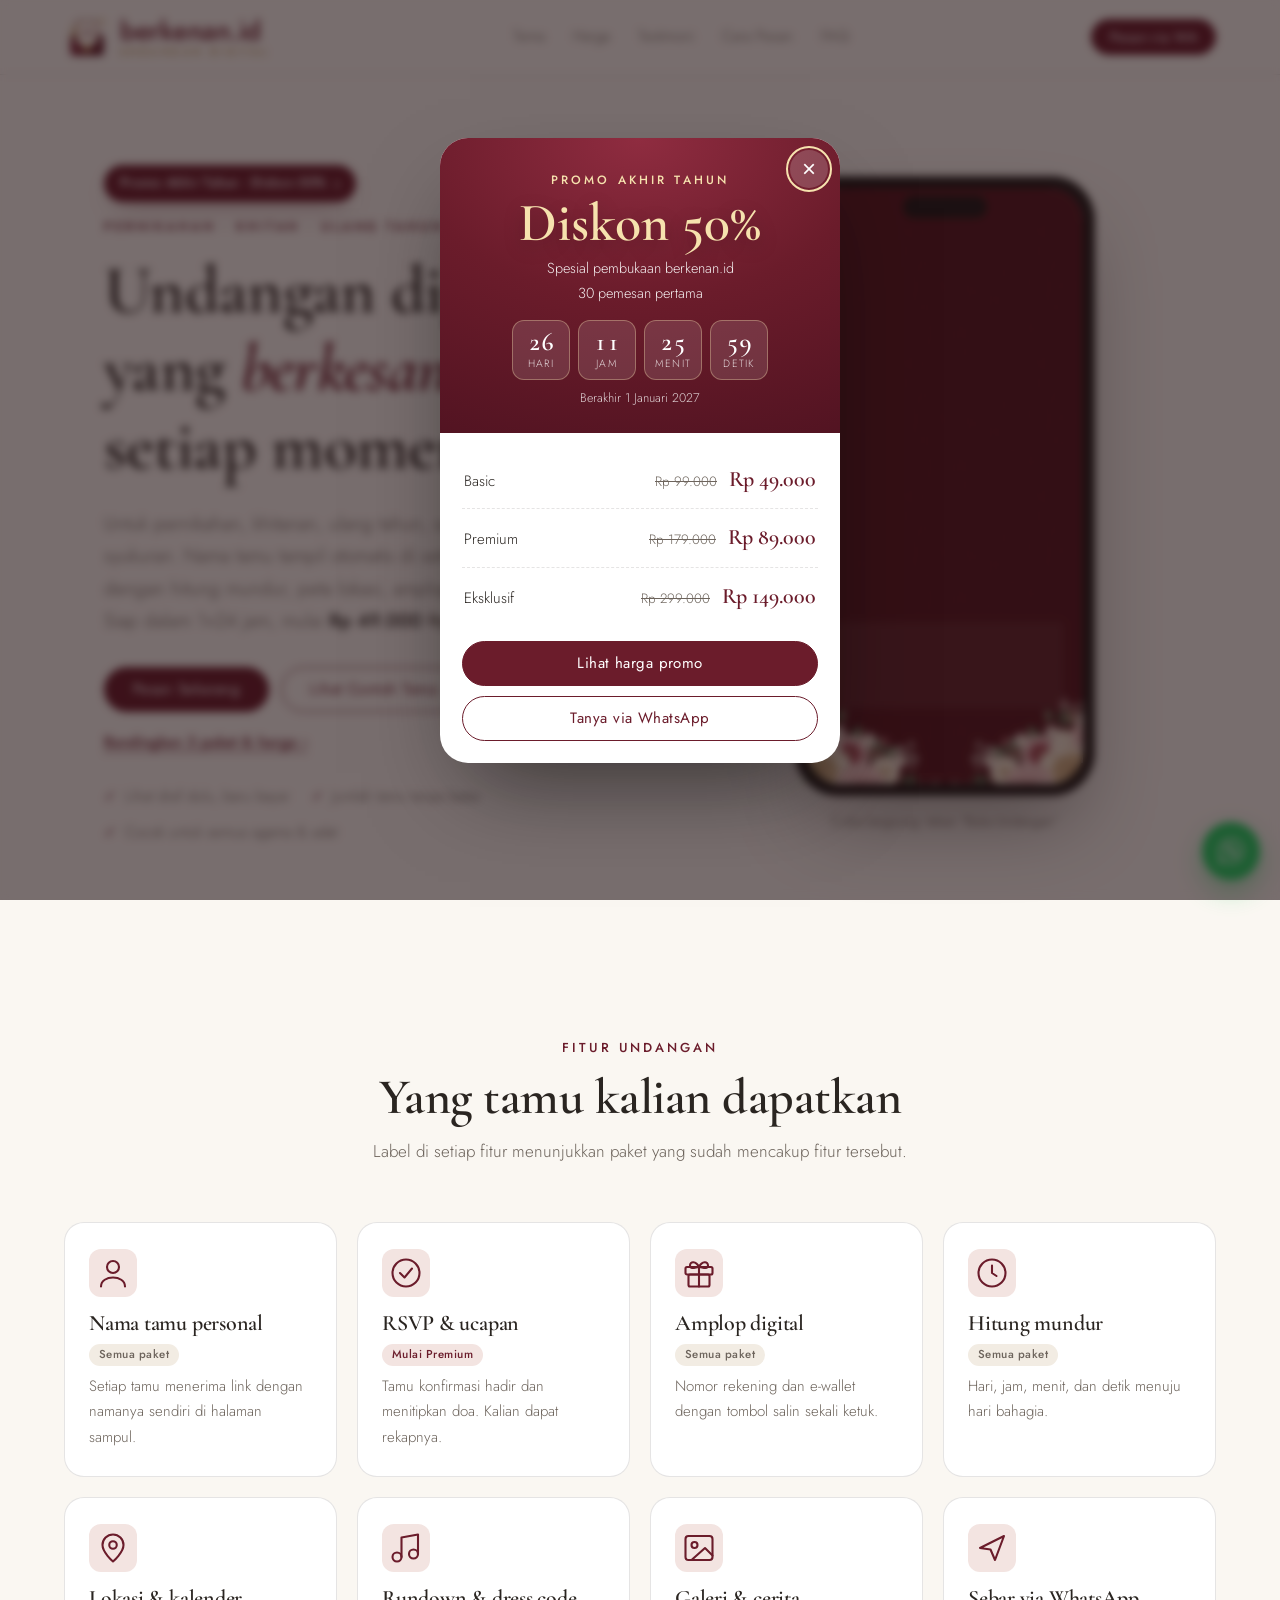
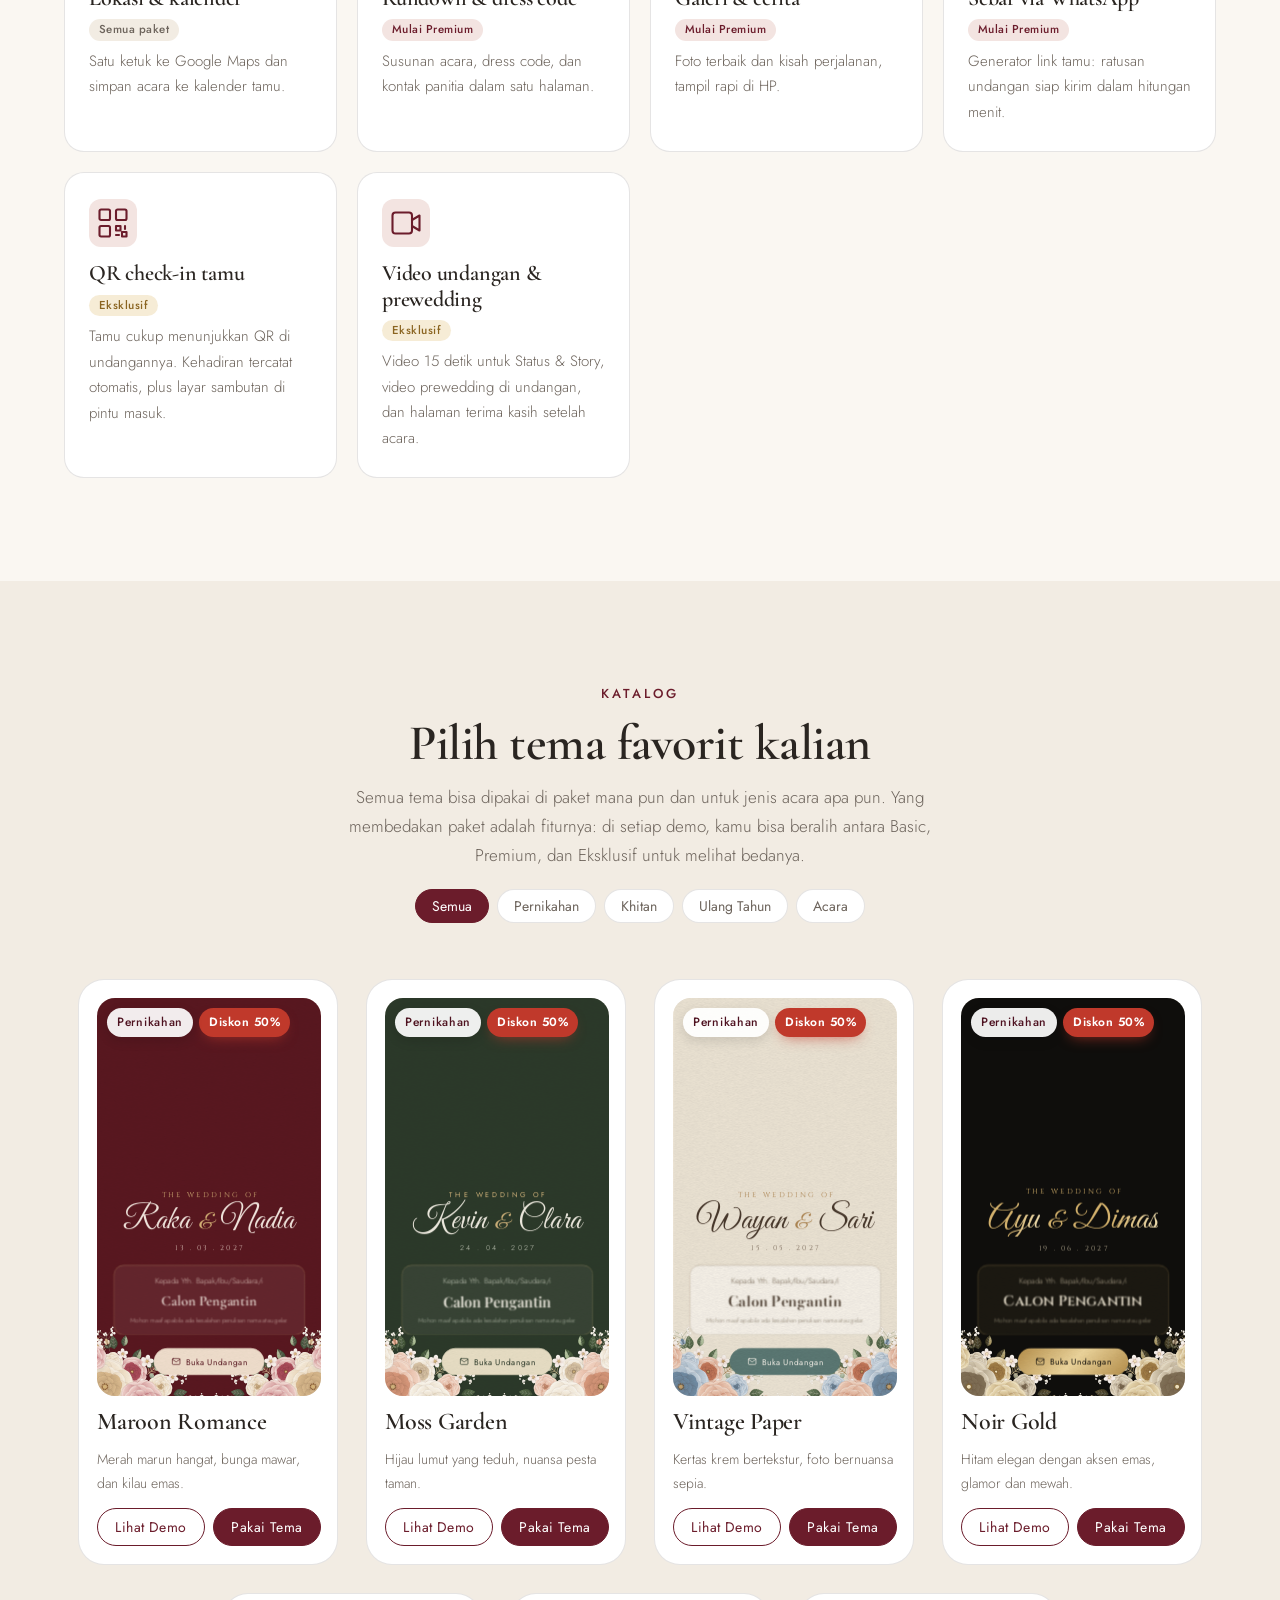
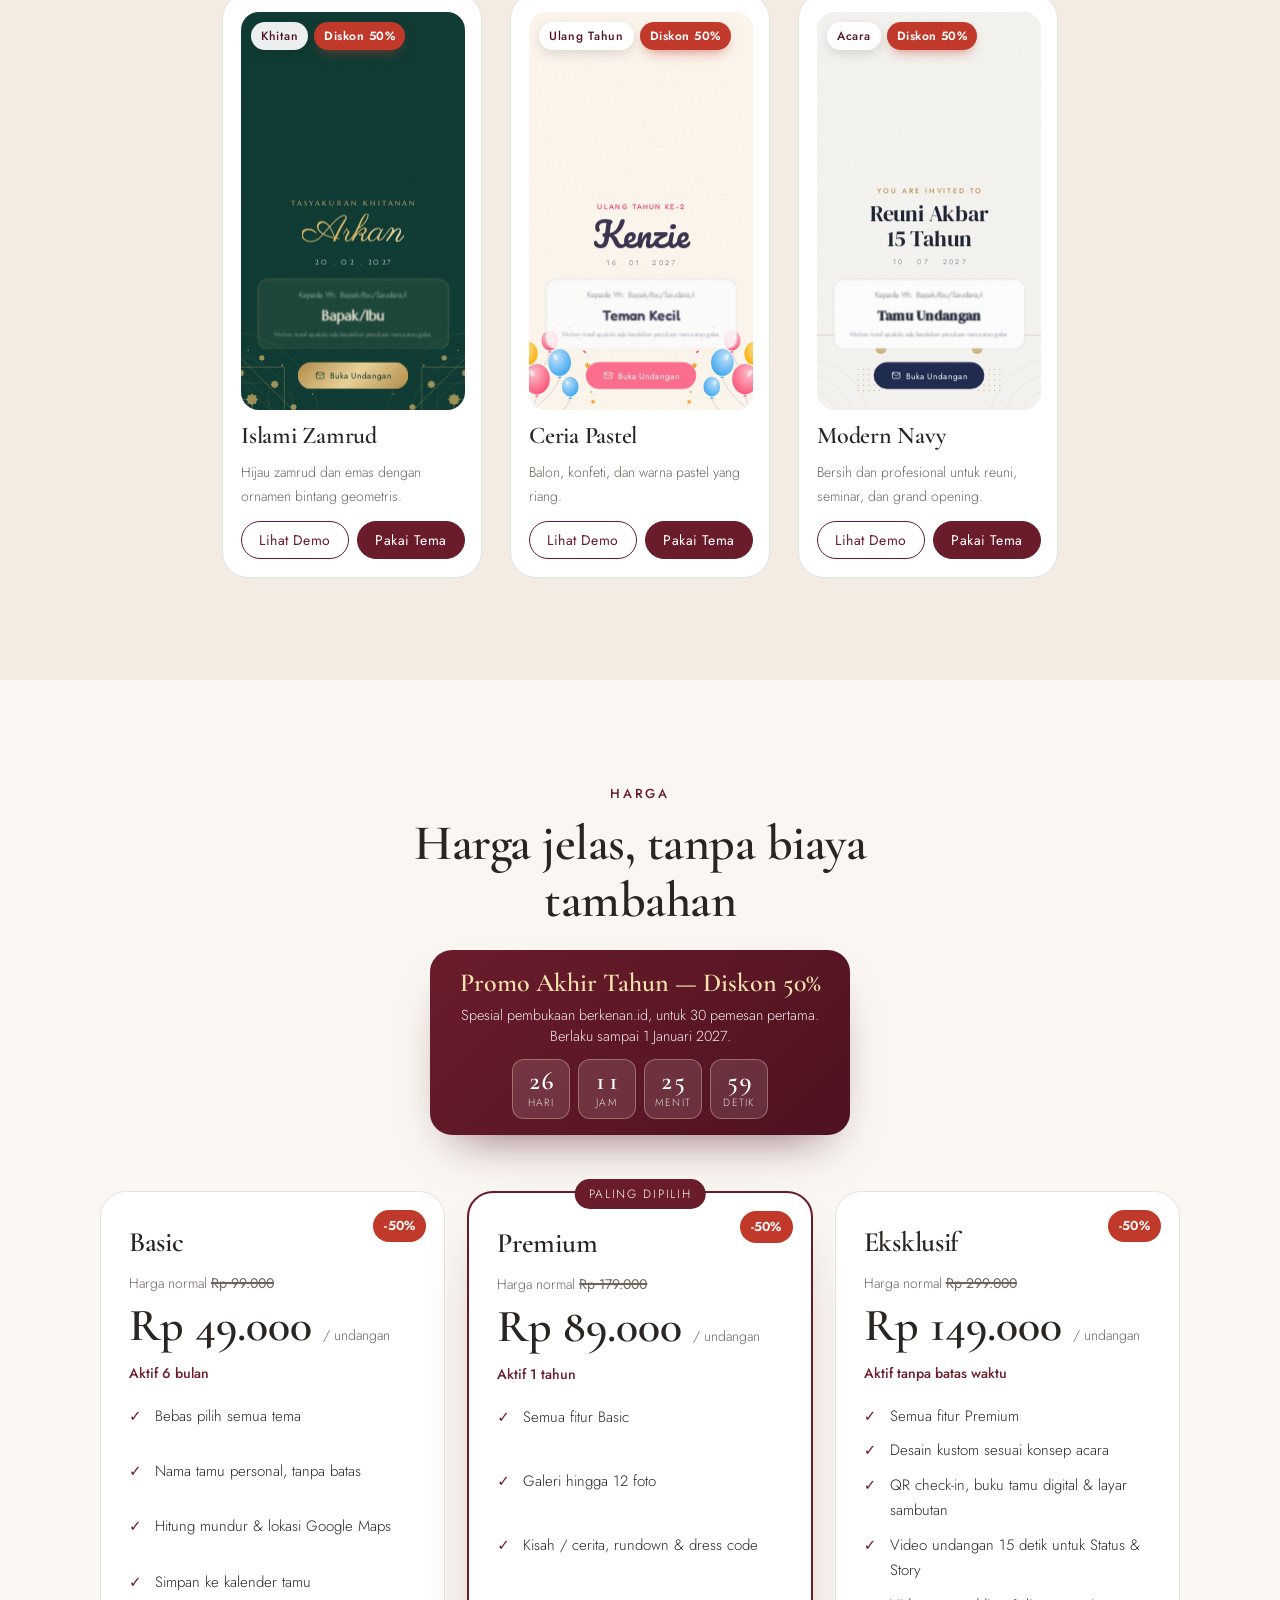
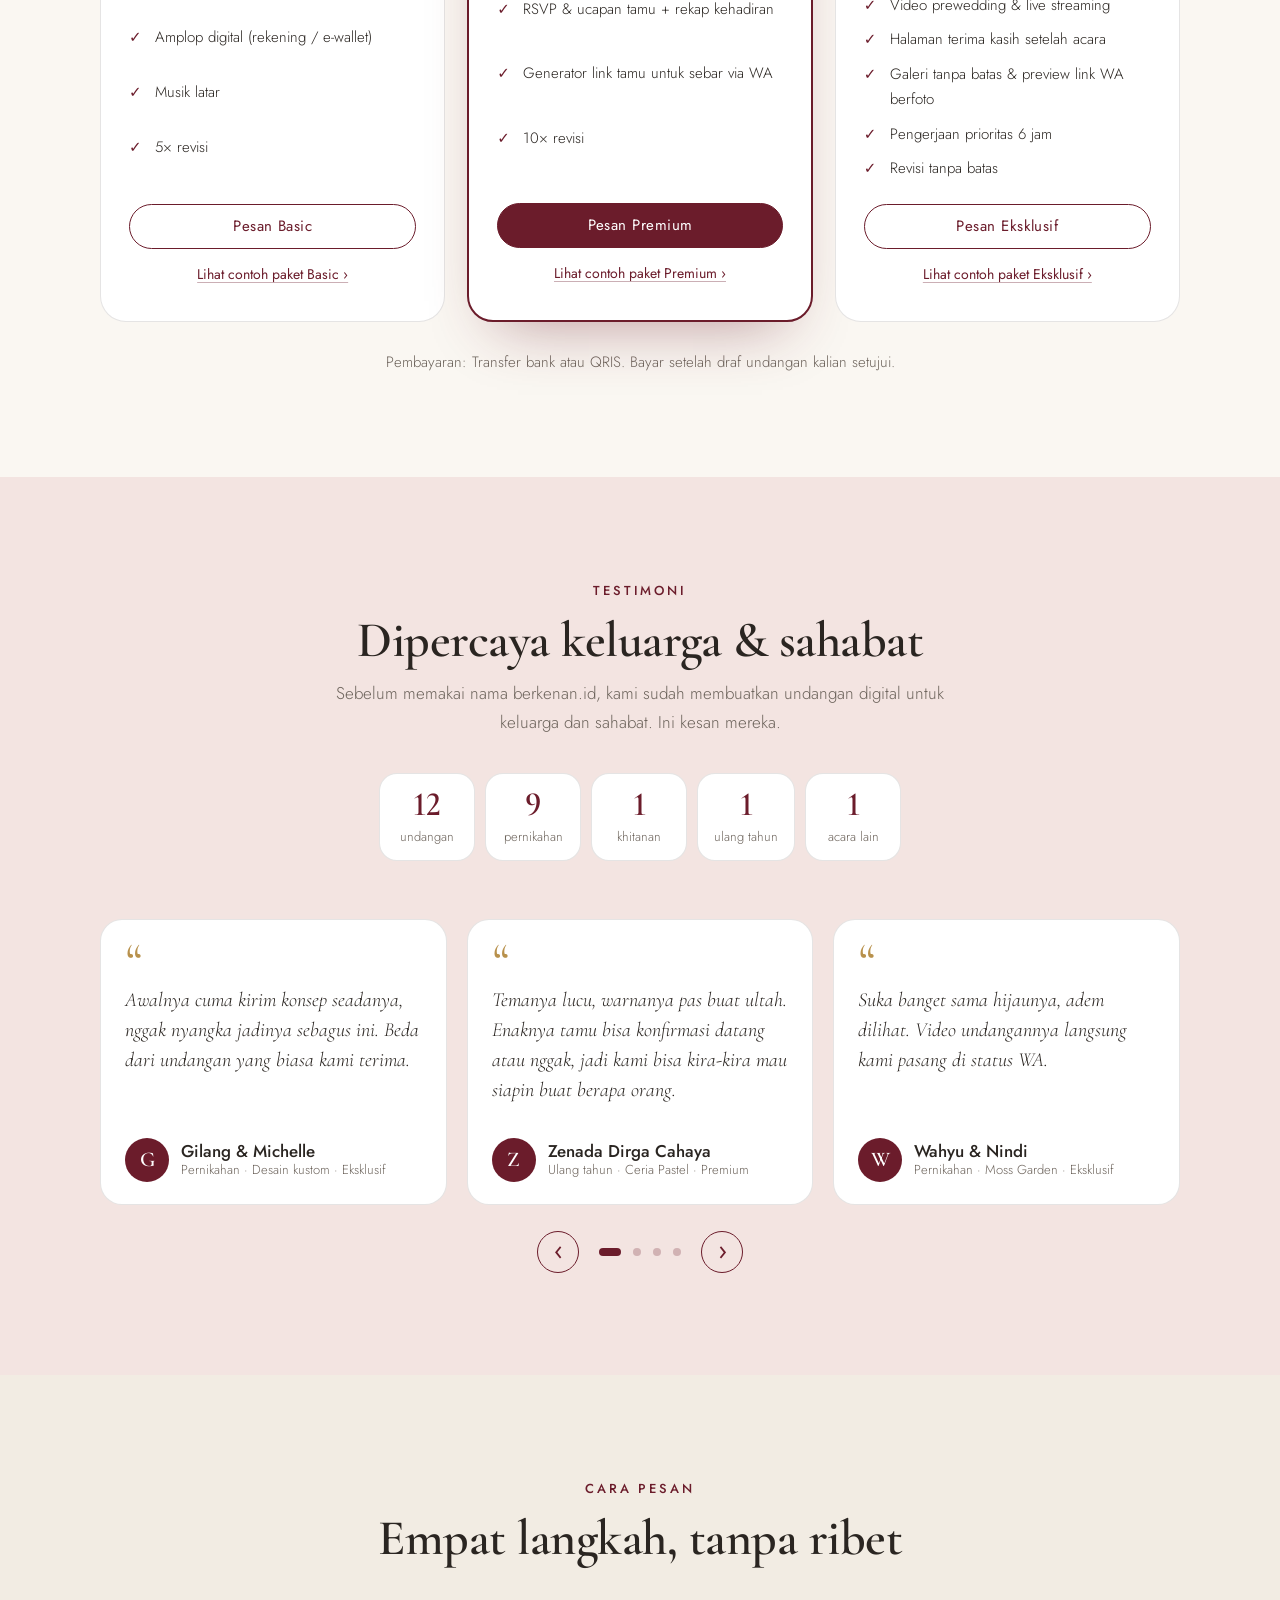
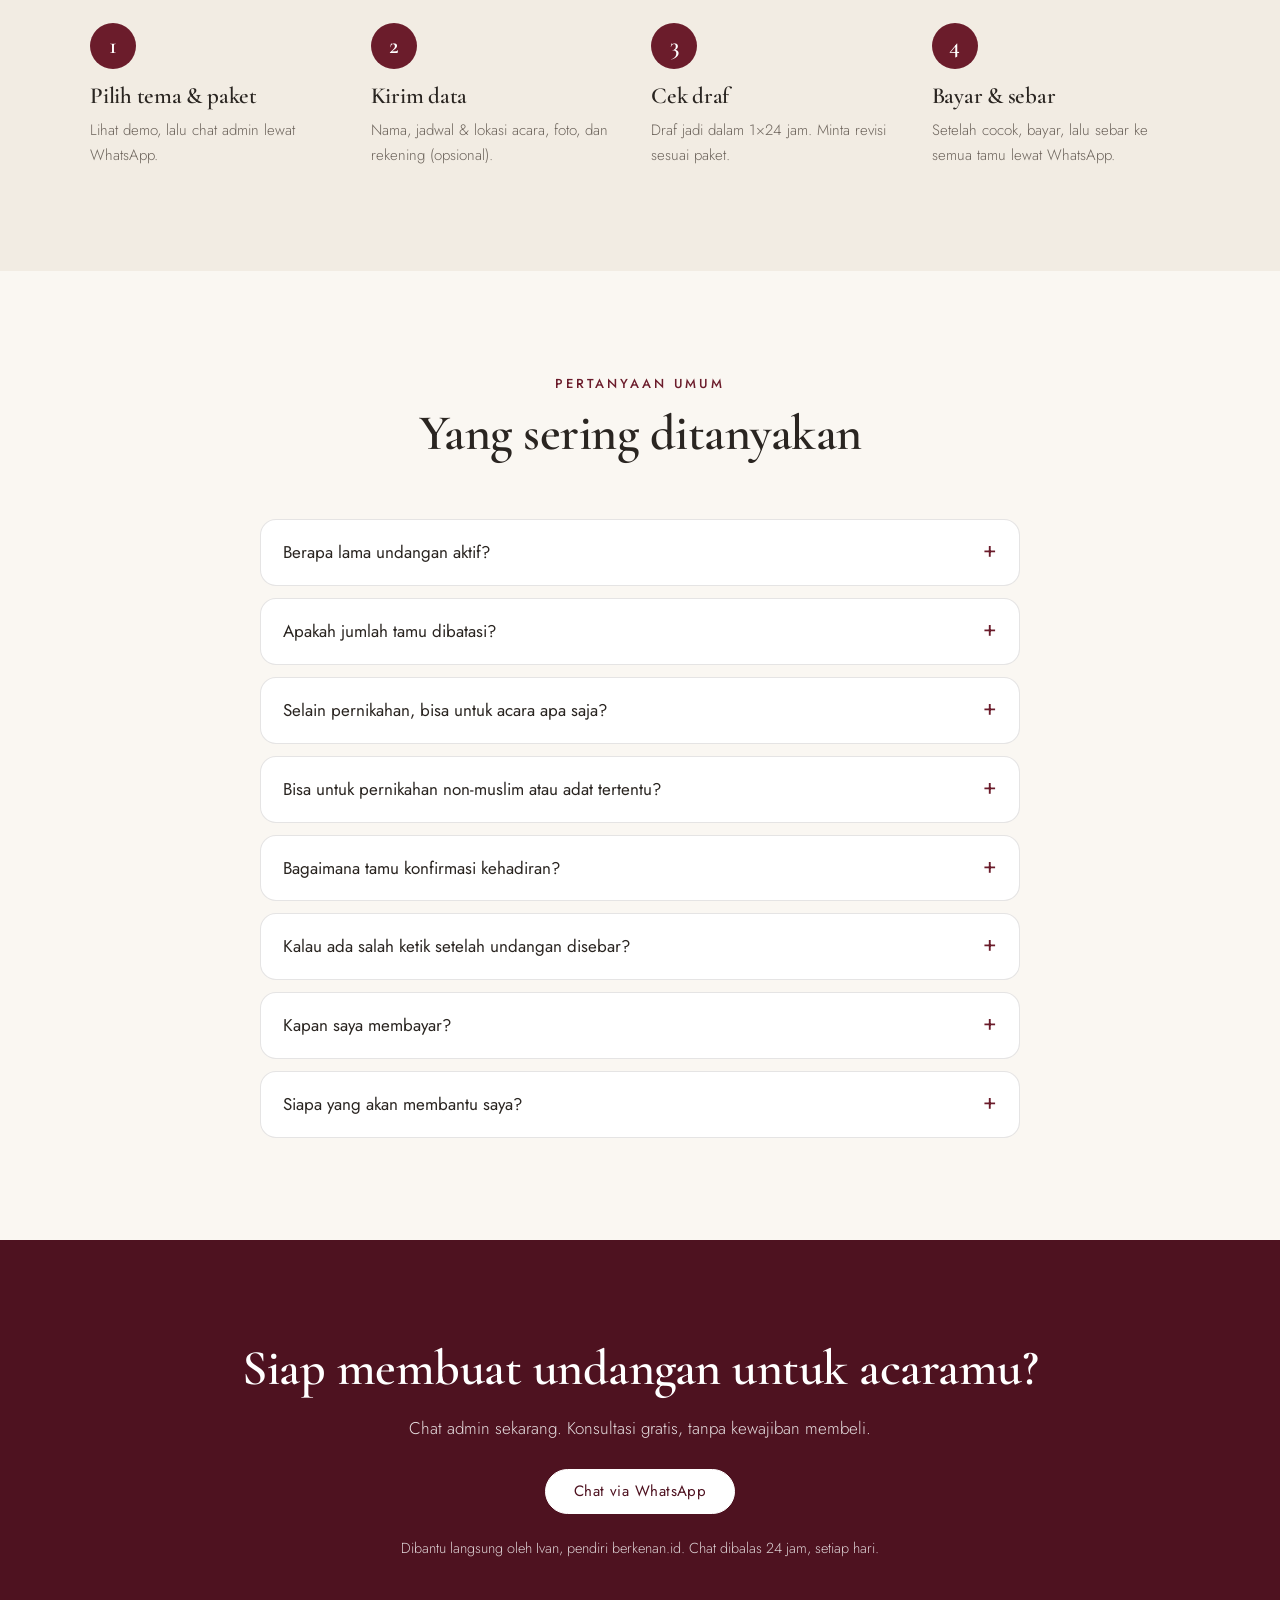
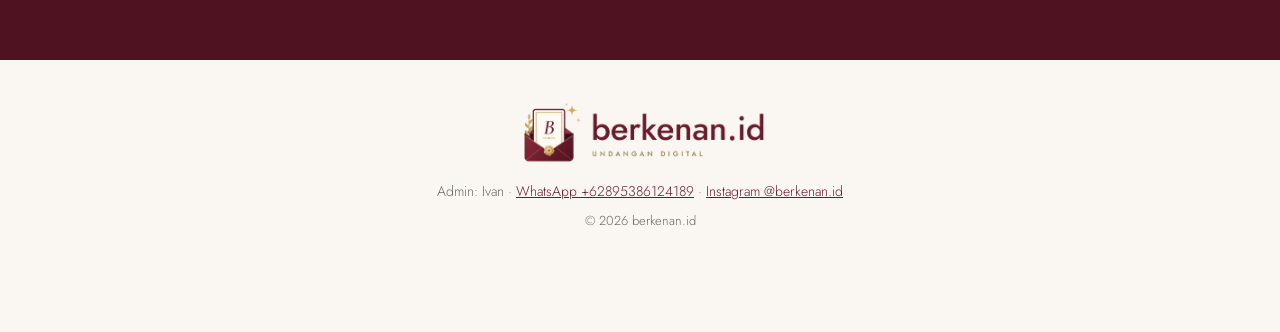
==== commit a046f343: "Sambungkan RSVP, ucapan & QR check-in ke Google Sheet - rsvpEndpoint diisi URL Apps Script milik ber" ====
--- a/index.html
+++ b/index.html
@@ -21,7 +21,7 @@
   <link rel="preconnect" href="https://fonts.googleapis.com">
   <link rel="preconnect" href="https://fonts.gstatic.com" crossorigin>
   <link href="https://fonts.googleapis.com/css2?family=Cormorant+Garamond:ital,wght@0,500;0,600;1,500&family=Jost:wght@300;400;500&display=swap" rel="stylesheet">
-  <link rel="stylesheet" href="assets/landing.css?v=20261128d">
+  <link rel="stylesheet" href="assets/landing.css?v=20261128e">
 </head>
 <body>
   <div class="peringatan" id="peringatan" hidden>
@@ -64,7 +64,7 @@
         <div class="hp">
           <!-- Undangan dirender selebar HP asli (375px) lalu diperkecil, supaya tampilannya persis seperti di HP tamu. -->
           <div class="hp-layar">
-            <iframe src="undangan/?u=demo-maroon&amp;to=Tamu%20Spesial&amp;v=20261128d" title="Contoh undangan tema Maroon Romance"></iframe>
+            <iframe src="undangan/?u=demo-maroon&amp;to=Tamu%20Spesial&amp;v=20261128e" title="Contoh undangan tema Maroon Romance"></iframe>
           </div>
         </div>
         <p class="hp-ket">Coba langsung: tekan “Buka Undangan”</p>
@@ -251,7 +251,7 @@
     <svg viewBox="0 0 24 24" aria-hidden="true"><path d="M12 3a9 9 0 0 0-7.8 13.5L3 21l4.6-1.2A9 9 0 1 0 12 3z"/><path d="M9 8.5c0 3.5 3 6.5 6.5 6.5l1-1.6-2-1-1 1c-1.2-.5-2.4-1.7-2.9-2.9l1-1-1-2z"/></svg>
   </a>
 
-  <script src="config.js?v=20261128d"></script>
-  <script src="assets/landing.js?v=20261128d"></script>
+  <script src="config.js?v=20261128e"></script>
+  <script src="assets/landing.js?v=20261128e"></script>
 </body>
 </html>
